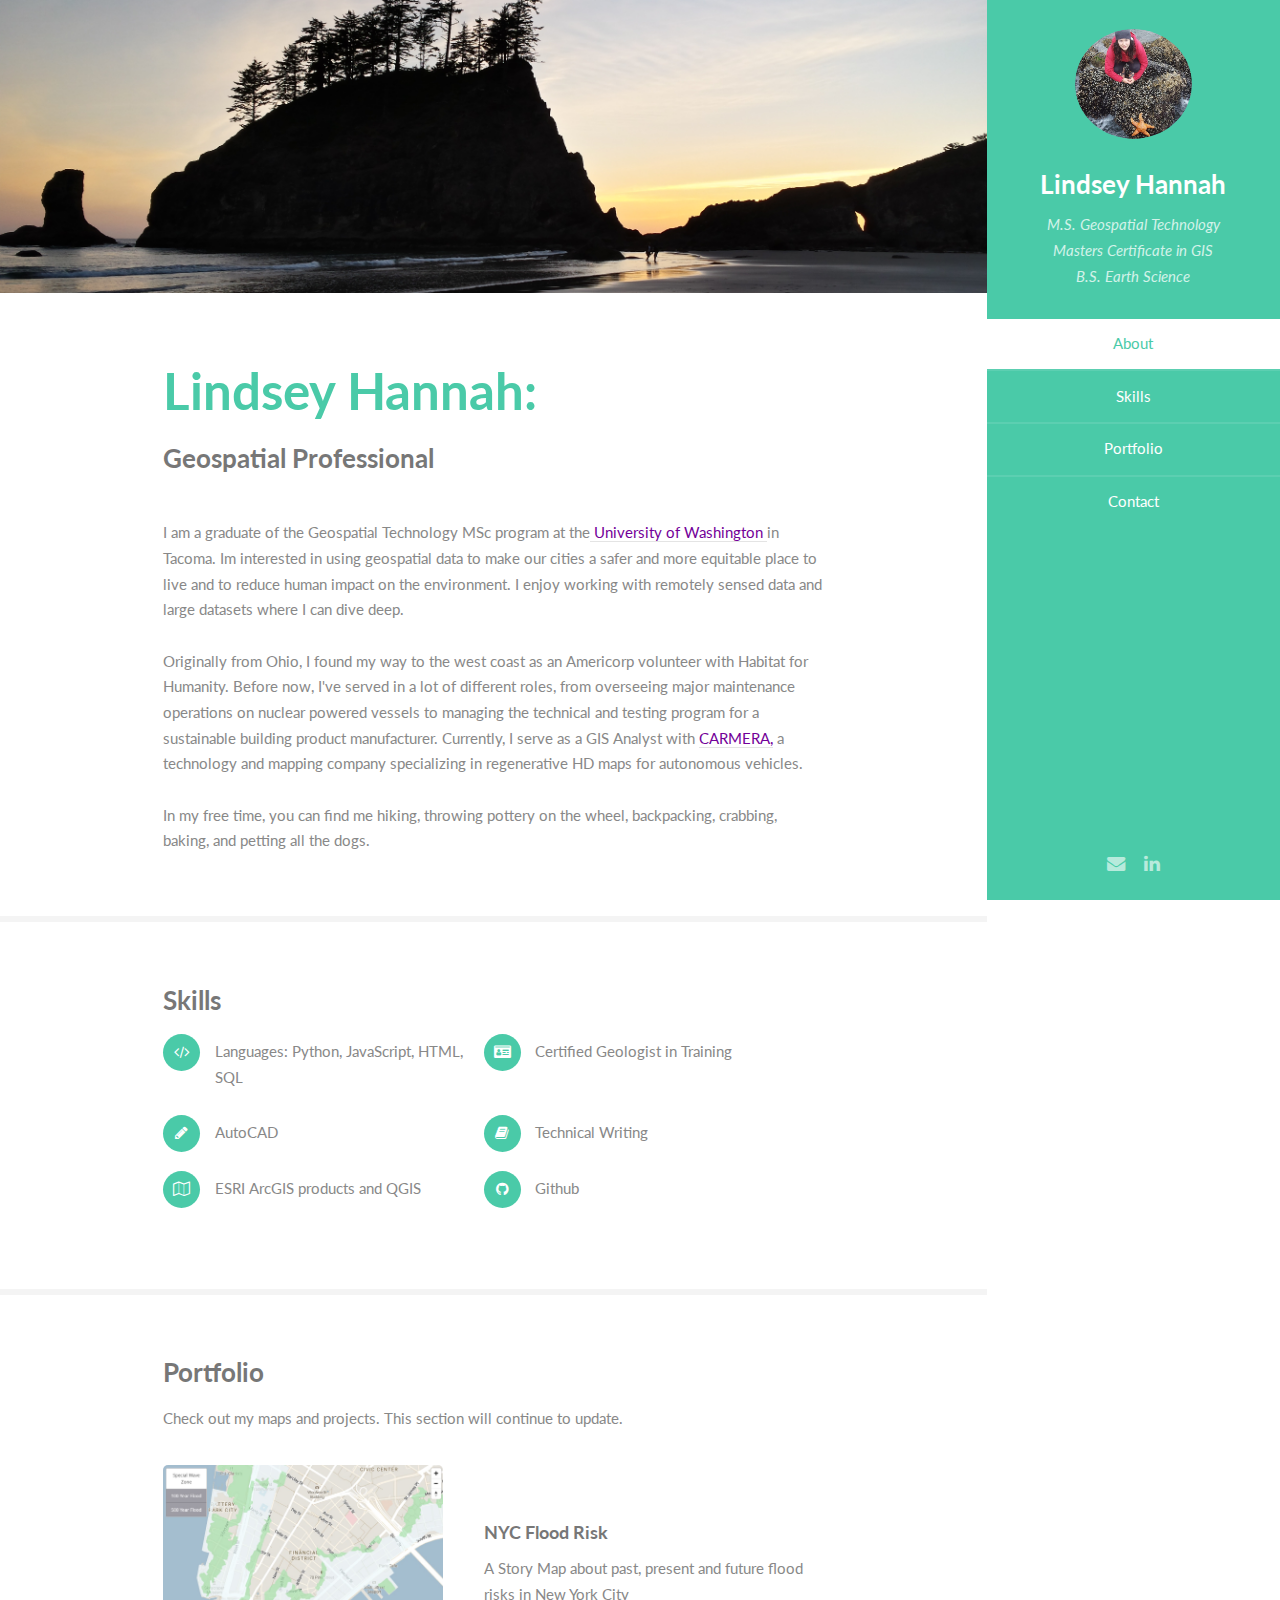
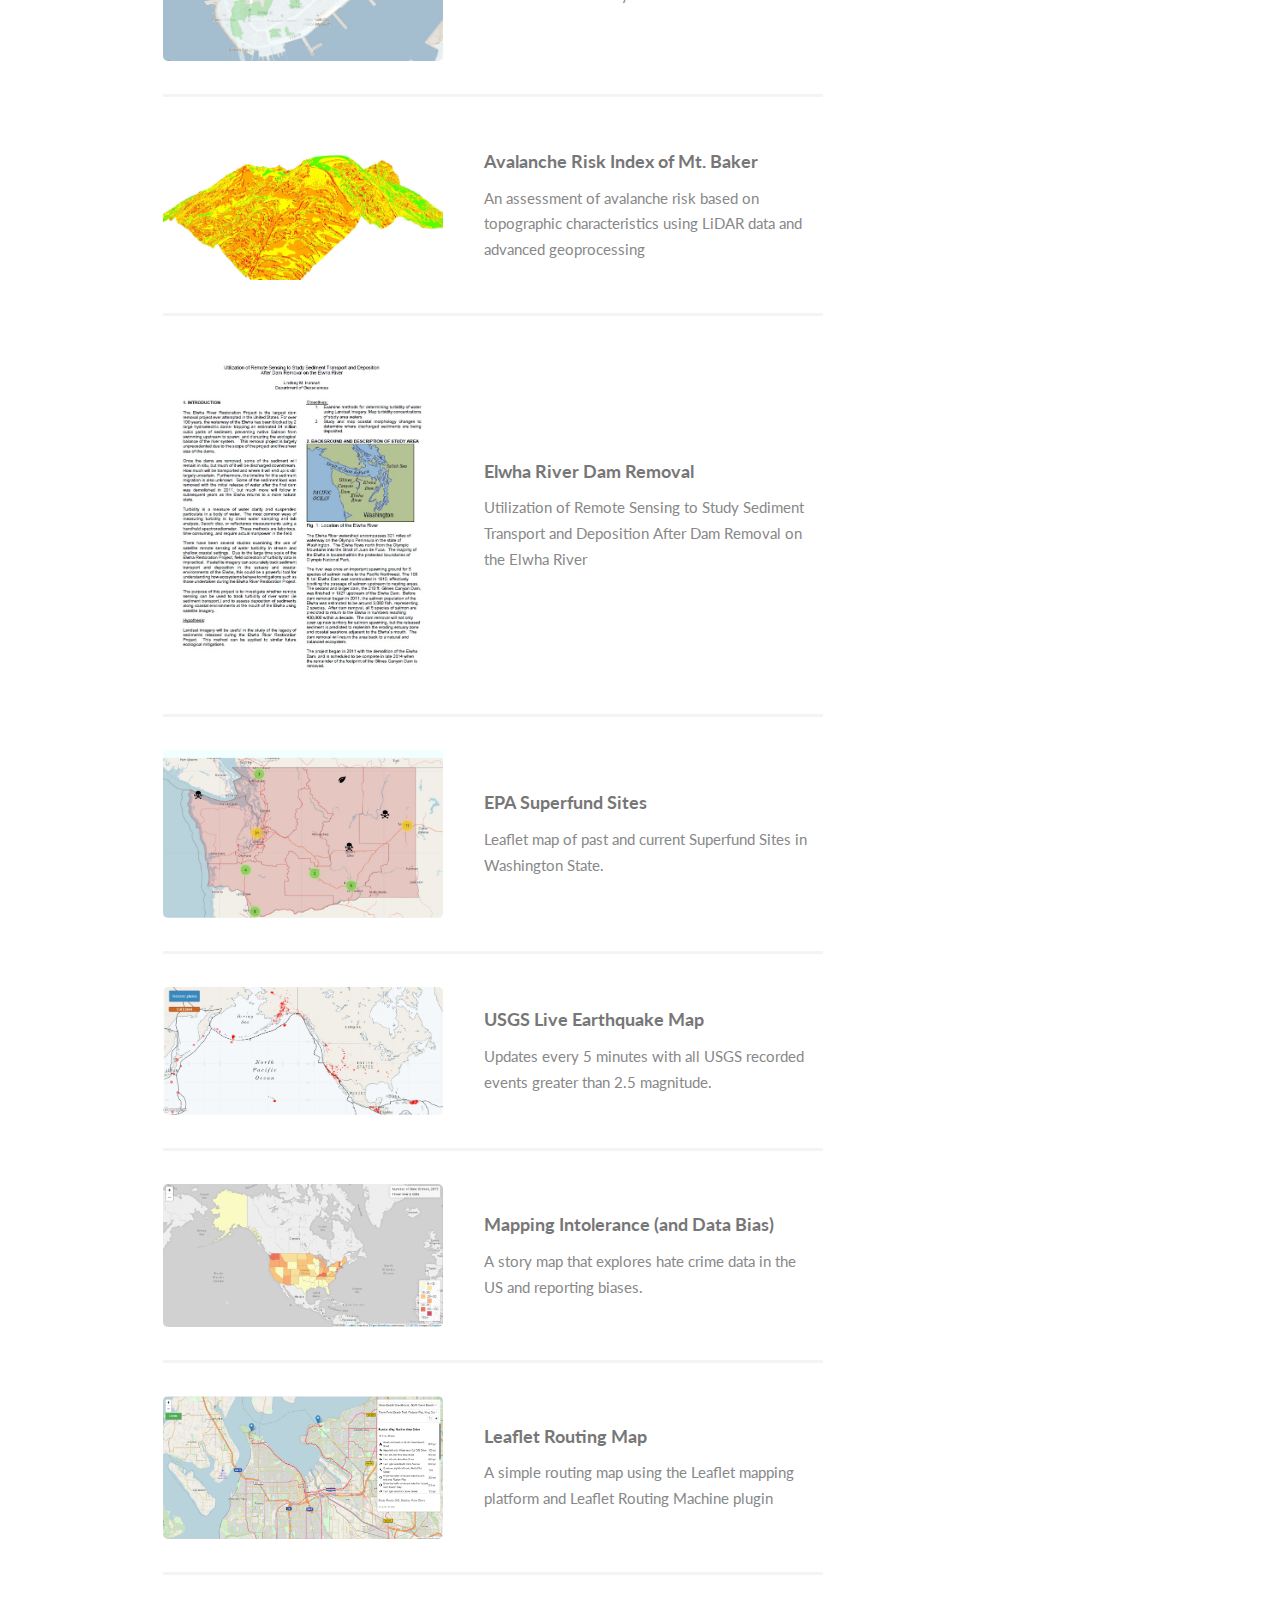
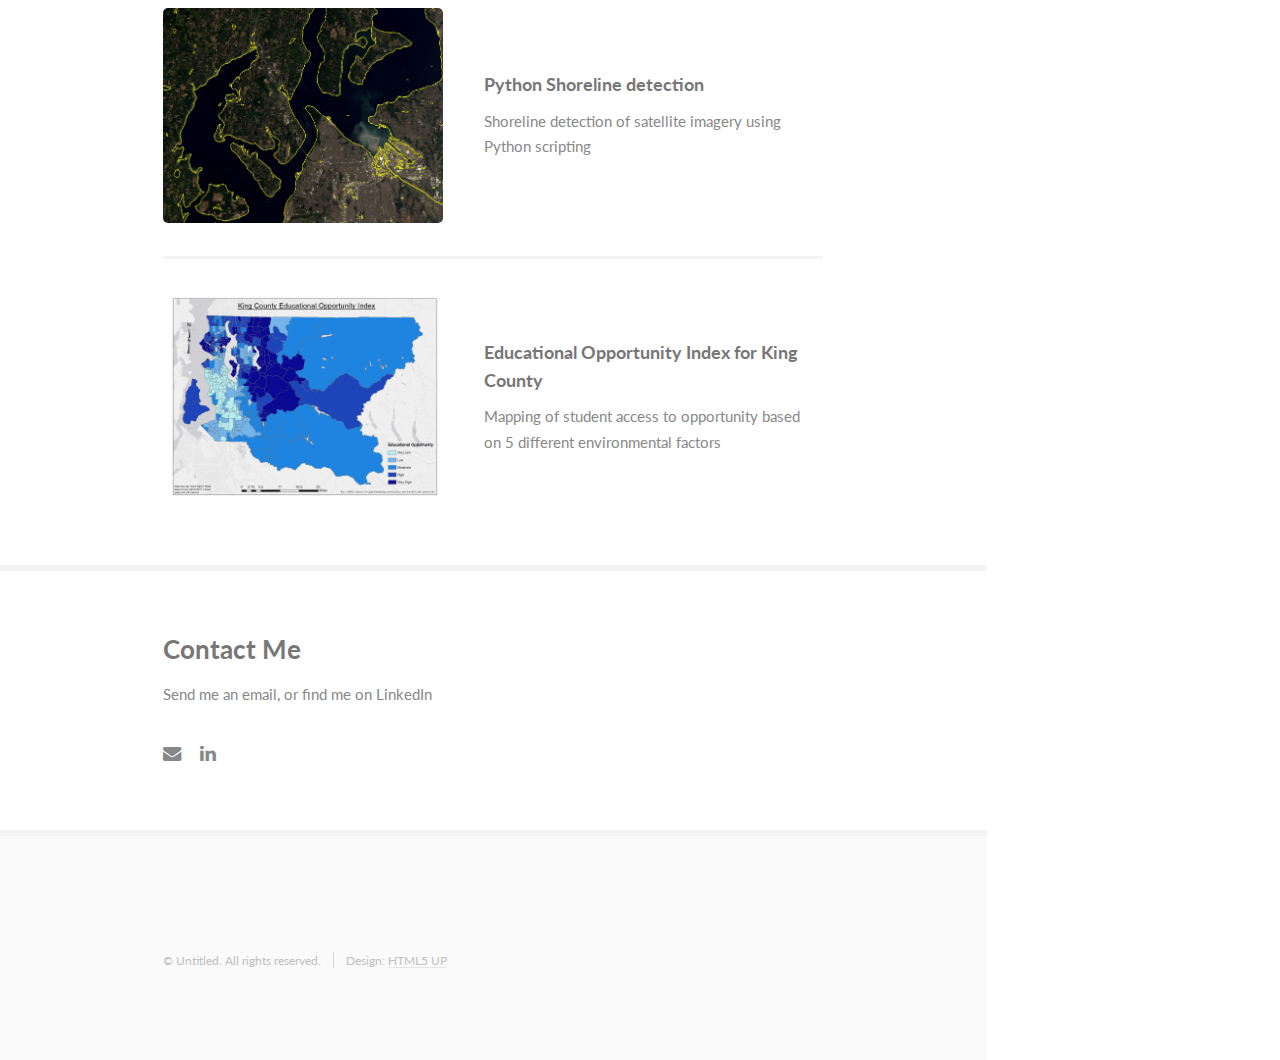
==== index.html @ 76603b2d "Update index.html" ====
<!DOCTYPE HTML>
<!--
	Template thanks to:
	Read Only by HTML5 UP
	html5up.net | @ajlkn
	Free for personal and commercial use under the CCA 3.0 license (html5up.net/license)
-->
<html>
	<head>
		<title>Lindsey Hannah Portfolio</title>
		<meta charset="utf-8" />
		<meta name="viewport" content="width=device-width, initial-scale=1, user-scalable=no" />
		<link rel="stylesheet" href="assets/css/main.css" />
		<link rel="stylesheet" href="assets/css/suplement.css" />

	</head>
	<body class="is-preload">

		<!-- Header -->
			<section id="header">
				<header>
					<span class="image avatar"><img src="images/me.jpg" alt="" /></span>
					<h1 id="logo"><a href="#">Lindsey Hannah</a></h1>
					<p>M.S. Geospatial Technology <br />
					 Masters Certificate in GIS <br />
					 B.S. Earth Science
					 <br>
					</p>
				</header>
				<nav id="nav">
					<ul>
						<li><a href="#one" class="active">About</a></li>
						<li><a href="#two">Skills</a></li>
						<li><a href="#three">Portfolio</a></li>
						<li><a href="#four">Contact</a></li>
					</ul>
				</nav>
				<footer>
					<ul class="icons">
						<li><a href="mailto:lindsey.marie.hannah@gmail.com" class="icon fa- fa-envelope"><span class= "label">Email</span></a></li>
						<li><a href="https://www.linkedin.com/in/lindsey-hannah-80202aa8/" class="icon fa-linkedin"><span class="label">LinkedIn</span></a></li>
					
					</ul>
				</footer>
			</section>

		<!-- Wrapper -->

			<div id="wrapper">

				<!-- Main -->
					<div id="main">

						<!-- One -->
							<section id="one">
								<div class="image main" data-position="center">
									<img src="images/secondBeach.jpg" alt="" />
								</div>
								<div class="container">
									<header class="major">
										<h2>Lindsey Hannah:</h2>
										<p>Geospatial Professional<br />
										</p>
									</header>
									<p>I am a graduate of the Geospatial Technology MSc program at the<a href= "http://www.tacoma.uw.edu/urban-studies/ms-program-overview" style= "color: #730099"> University of Washington </a> in Tacoma. Im interested in using geospatial data to make our cities a safer and more equitable place to live and to reduce human impact on the environment. I enjoy working with remotely sensed data and large datasets where I can dive deep. 
									 <br><br>
									

									Originally from Ohio, I found my way to the west coast as an Americorp volunteer with Habitat for Humanity. Before now, I've served in a lot of different roles, from overseeing major maintenance operations on nuclear powered vessels to managing the technical and testing program for a sustainable building product manufacturer. Currently, I serve as a GIS Analyst with <a href= "https://www.carmera.com/" style= "color: #730099"> CARMERA,</a> a technology and mapping company specializing in regenerative HD maps for autonomous vehicles. 
										<br><br>
										In my free time, you can find me hiking, throwing pottery on the wheel, backpacking, crabbing, baking, and petting all the dogs.
									
									</p>
								</div>
							</section>

						<!-- Two -->
							<section id="two">
								<div class="container">
									<h3>Skills</h3>
									
									<ul class="feature-icons">
										<li class="fa-code">Languages: Python, JavaScript, HTML, SQL </li>
										<li class="fa-id-card">Certified Geologist in Training</li>
										<li class="fa-pencil">AutoCAD</RP></li>
										<li class="fa-book">Technical Writing</li>
										<li class="fa-map-o">ESRI ArcGIS products and QGIS </li>
										<li class="fa-github">Github</li>
									</ul>
								</div>
							</section>

						<!-- Three -->
							<section id="three">
								<div class="container">
									<h3>Portfolio</h3>
									<p>Check out my maps and projects.  This section will continue to update.</p>
									<div class="features">
										<article>
											<a href="https://lindseyhannah.github.io/FloodMap/" class="image"><img src="images/NYCflood.jpg" alt="" /></a>
											<div class="inner">
												<h4>NYC Flood Risk</h4>
												<p>A Story Map about past, present and future flood risks in New York City </p>
											</div>
										</article>
										<article>
											<a href="baker.html" class="image"><img src="images/NE.jpg" alt="" /></a>
											<div class="inner">
												<h4>Avalanche Risk Index of Mt. Baker</h4>
												<p>An assessment of avalanche risk based on topographic characteristics using LiDAR data and advanced geoprocessing</p>
										</article>
										<article>
											<a href="elwha.html" class="image"><img src="images/elwha.jpg" alt="" /></a>
											<div class="inner">
												<h4>Elwha River Dam Removal</h4>
												<p>Utilization of Remote Sensing to Study Sediment Transport and Deposition
													After Dam Removal on the Elwha River</p>
										</article>
										<article>
											<a href="https://lindseyhannah.github.io/superfund/" class="image"><img src="images/superfund.jpg" alt="" /></a>
											<div class="inner">
												<h4>EPA Superfund Sites</h4>
												<p>Leaflet map of past and current Superfund Sites in Washington State. </p>
											</div>
										</article>
										<article>
											<a href="https://lindseyhannah.github.io/earthquakes/" class="image"><img src="images/earthquakes.jpg" alt="" /></a>
											<div class="inner">
												<h4>USGS Live Earthquake Map</h4>
												<p>Updates every 5 minutes with all USGS recorded events greater than 2.5 magnitude. </p>
											</div>	
										</article>
										<article>
											<a href="https://lindseyhannah.github.io/storymap/" class="image"><img src="images/hatecrimes.jpg" alt="" /></a>
											<div class="inner">
												<h4>Mapping Intolerance (and Data Bias)</h4>
												<p>A story map that explores hate crime data in the US and reporting biases. </p>
											</div>	
										</article>
										<article>
											<a href="https://lindseyhannah.github.io/Lab5_504/" class="image"><img src="images/routing.jpg" alt="" /></a>
											<div class="inner">
												<h4>Leaflet Routing Map</h4>
												<p>A simple routing map using the Leaflet mapping platform and Leaflet Routing Machine plugin </p>
											</div>	
										</article>
										<article>
											<a href="https://github.com/lindseyhannah/Shoreline/blob/master/Portfolio%20Version.ipynb" class="image"><img src="images/shoreline.jpg" alt="" /></a>
											<div class="inner">
												<h4>Python Shoreline detection</h4>
												<p>Shoreline detection of satellite imagery using Python scripting </p>
											</div>	
										</article>
										<article>
											<a href="ZScore.html" class="image"><img src="images/Educational_ZScore_All.jpg" alt="" /></a>
											<div class="inner">
												<h4>Educational Opportunity Index for King County </h4>
												<p> Mapping of student access to opportunity based on 5 different environmental factors</p>
											</div>	
										</article>
									</section>
							
						<!--Four -->
							<section id="four">
								<div class="container">
									<h3>Contact Me</h3>
									<p>Send me an email, or find me on LinkedIn</p>
									<ul class="icons">
									<li><a href="mailto:lindsey.marie.hannah@gmail.com" class="icon fa- fa-envelope"><span class= "label">Email</span></a></li>
									<li><a href="https://www.linkedin.com/in/lindsey-hannah-80202aa8/"class="icon fa-linkedin"><span class="label">LinkedIn</span></a></li>
					
					</ul>
								</div>
							</section>

				<!-- Footer -->
					<section id="footer">
						<div class="container">
							<ul class="copyright">
								<li>&copy; Untitled. All rights reserved.</li><li>Design: <a href="http://html5up.net">HTML5 UP</a></li>
							</ul>
						</div>
					</section>

			</div>

		<!-- Scripts -->
			<script src="assets/js/jquery.min.js"></script>
			<script src="assets/js/jquery.scrollex.min.js"></script>
			<script src="assets/js/jquery.scrolly.min.js"></script>
			<script src="assets/js/browser.min.js"></script>
			<script src="assets/js/breakpoints.min.js"></script>
			<script src="assets/js/util.js"></script>
			<script src="assets/js/main.js"></script>

	</body>
</html>
---- assets/css/main.css ----
@import url("font-awesome.min.css");
@import url("https://fonts.googleapis.com/css?family=Lato:400,400italic,700,700italic|Source+Code+Pro:400");

/*
	Read Only by HTML5 UP
	html5up.net | @ajlkn
	Free for personal and commercial use under the CCA 3.0 license (html5up.net/license)
*/

html, body, div, span, applet, object,
iframe, h1, h2, h3, h4, h5, h6, p, blockquote,
pre, a, abbr, acronym, address, big, cite,
code, del, dfn, em, img, ins, kbd, q, s, samp,
small, strike, strong, sub, sup, tt, var, b,
u, i, center, dl, dt, dd, ol, ul, li, fieldset,
form, label, legend, table, caption, tbody,
tfoot, thead, tr, th, td, article, aside,
canvas, details, embed, figure, figcaption,
footer, header, hgroup, menu, nav, output, ruby,
section, summary, time, mark, audio, video {
	margin: 0;
	padding: 0;
	border: 0;
	font-size: 100%;
	font: inherit;
	vertical-align: baseline;}

article, aside, details, figcaption, figure,
footer, header, hgroup, menu, nav, section {
	display: block;}

body {
	line-height: 1;
}

ol, ul {
	list-style: none;
}

blockquote, q {
	quotes: none;
}

	blockquote:before, blockquote:after, q:before, q:after {
		content: '';
		content: none;
	}

table {
	border-collapse: collapse;
	border-spacing: 0;
}

body {
	-webkit-text-size-adjust: none;
}

mark {
	background-color: transparent;
	color: inherit;
}

input::-moz-focus-inner {
	border: 0;
	padding: 0;
}

input, select, textarea {
	-moz-appearance: none;
	-webkit-appearance: none;
	-ms-appearance: none;
	appearance: none;
}

/* Basic */

	html {
		box-sizing: border-box;
	}

	*, *:before, *:after {
		box-sizing: inherit;
	}

	body {
		background: #fff;
	}

		body.is-preload *, body.is-preload *:before, body.is-preload *:after {
			-moz-animation: none !important;
			-webkit-animation: none !important;
			-ms-animation: none !important;
			animation: none !important;
			-moz-transition: none !important;
			-webkit-transition: none !important;
			-ms-transition: none !important;
			transition: none !important;
		}

	body, input, select, textarea {
		color: #888;
		font-family: "Lato", sans-serif;
		font-size: 16pt;
		font-weight: 400;
		line-height: 1.75em;
	}

	a {
		-moz-transition: color 0.2s ease-in-out, border-color 0.2s ease-in-out;
		-webkit-transition: color 0.2s ease-in-out, border-color 0.2s ease-in-out;
		-ms-transition: color 0.2s ease-in-out, border-color 0.2s ease-in-out;
		transition: color 0.2s ease-in-out, border-color 0.2s ease-in-out;
		border-bottom: solid 1px #e4e4e4;
		color: inherit;
		text-decoration: none;
	}

		a:hover {
			border-bottom-color: transparent;
			color: #4acaa8 !important;
		}

	strong, b {
		color: #777;
		font-weight: 700;
	}

	em, i {
		font-style: italic;
	}

	p {
		margin: 0 0 2.25em 0;
	}

	h1, h2, h3, h4, h5, h6 {
		color: #777;
		font-weight: 700;
		line-height: 1em;
		margin: 0 0 0.5625em 0;
	}

		h1 a, h2 a, h3 a, h4 a, h5 a, h6 a {
			border: 0;
			color: inherit;
			text-decoration: none;
		}

	h2 {
		font-size: 2em;
		line-height: 1.5em;
	}

	h3 {
		font-size: 1.75em;
		line-height: 1.5em;
	}

	h4 {
		font-size: 1.25em;
		line-height: 1.5em;
	}

	h5 {
		font-size: 0.9em;
		line-height: 1.5em;
	}

	h6 {
		font-size: 0.7em;
		line-height: 1.5em;
	}

	sub {
		font-size: 0.8em;
		position: relative;
		top: 0.5em;
	}

	sup {
		font-size: 0.8em;
		position: relative;
		top: -0.5em;
	}

	hr {
		border: 0;
		border-bottom: solid 2px #f4f4f4;
		margin: 2.25em 0;
	}

		hr.major {
			margin: 3.375em 0;
		}

	blockquote {
		border-left: solid 8px #e4e4e4;
		font-style: italic;
		margin: 0 0 2.25em 0;
		padding: 0.5em 0 0.5em 2em;
	}

	code {
		background: #555;
		border-radius: 5px;
		color: #fff;
		font-family: "Source Code Pro", monospace;
		font-size: 0.9em;
		margin: 0 0.25em;
		padding: 0.25em 0.65em;
	}

	pre {
		font-family: "Source Code Pro", monospace;
		font-size: 0.9em;
		margin: 0 0 2.25em 0;
	}

		pre code {
			-webkit-overflow-scrolling: touch;
			display: block;
			line-height: 1.5em;
			overflow-x: auto;
			padding: 1em 1.5em;
		}

	.align-left {
		text-align: left;
	}

	.align-center {
		text-align: center;
	}

	.align-right {
		text-align: right;
	}

/* Row */

	.row {
		display: flex;
		flex-wrap: wrap;
		box-sizing: border-box;
		align-items: stretch;
	}

		.row > * {
			box-sizing: border-box;
		}

		.row.gtr-uniform > * > :last-child {
			margin-bottom: 0;
		}

		.row.aln-left {
			justify-content: flex-start;
		}

		.row.aln-center {
			justify-content: center;
		}

		.row.aln-right {
			justify-content: flex-end;
		}

		.row.aln-top {
			align-items: flex-start;
		}

		.row.aln-middle {
			align-items: center;
		}

		.row.aln-bottom {
			align-items: flex-end;
		}

		.row > .imp {
			order: -1;
		}

		.row > .col-1 {
			width: 8.3333333333%;
		}

		.row > .off-1 {
			margin-left: 8.3333333333%;
		}

		.row > .col-2 {
			width: 16.6666666667%;
		}

		.row > .off-2 {
			margin-left: 16.6666666667%;
		}

		.row > .col-3 {
			width: 25%;
		}

		.row > .off-3 {
			margin-left: 25%;
		}

		.row > .col-4 {
			width: 33.3333333333%;
		}

		.row > .off-4 {
			margin-left: 33.3333333333%;
		}

		.row > .col-5 {
			width: 41.6666666667%;
		}

		.row > .off-5 {
			margin-left: 41.6666666667%;
		}

		.row > .col-6 {
			width: 50%;
		}

		.row > .off-6 {
			margin-left: 50%;
		}

		.row > .col-7 {
			width: 58.3333333333%;
		}

		.row > .off-7 {
			margin-left: 58.3333333333%;
		}

		.row > .col-8 {
			width: 66.6666666667%;
		}

		.row > .off-8 {
			margin-left: 66.6666666667%;
		}

		.row > .col-9 {
			width: 75%;
		}

		.row > .off-9 {
			margin-left: 75%;
		}

		.row > .col-10 {
			width: 83.3333333333%;
		}

		.row > .off-10 {
			margin-left: 83.3333333333%;
		}

		.row > .col-11 {
			width: 91.6666666667%;
		}

		.row > .off-11 {
			margin-left: 91.6666666667%;
		}

		.row > .col-12 {
			width: 100%;
		}

		.row > .off-12 {
			margin-left: 100%;
		}

		.row.gtr-0 {
			margin-top: 0;
			margin-left: 0em;
		}

			.row.gtr-0 > * {
				padding: 0 0 0 0em;
			}

			.row.gtr-0.gtr-uniform {
				margin-top: 0em;
			}

				.row.gtr-0.gtr-uniform > * {
					padding-top: 0em;
				}

		.row.gtr-25 {
			margin-top: 0;
			margin-left: -0.5em;
		}

			.row.gtr-25 > * {
				padding: 0 0 0 0.5em;
			}

			.row.gtr-25.gtr-uniform {
				margin-top: -0.5em;
			}

				.row.gtr-25.gtr-uniform > * {
					padding-top: 0.5em;
				}

		.row.gtr-50 {
			margin-top: 0;
			margin-left: -1em;
		}

			.row.gtr-50 > * {
				padding: 0 0 0 1em;
			}

			.row.gtr-50.gtr-uniform {
				margin-top: -1em;
			}

				.row.gtr-50.gtr-uniform > * {
					padding-top: 1em;
				}

		.row {
			margin-top: 0;
			margin-left: -2em;
		}

			.row > * {
				padding: 0 0 0 2em;
			}

			.row.gtr-uniform {
				margin-top: -2em;
			}

				.row.gtr-uniform > * {
					padding-top: 2em;
				}

		.row.gtr-150 {
			margin-top: 0;
			margin-left: -3em;
		}

			.row.gtr-150 > * {
				padding: 0 0 0 3em;
			}

			.row.gtr-150.gtr-uniform {
				margin-top: -3em;
			}

				.row.gtr-150.gtr-uniform > * {
					padding-top: 3em;
				}

		.row.gtr-200 {
			margin-top: 0;
			margin-left: -4em;
		}

			.row.gtr-200 > * {
				padding: 0 0 0 4em;
			}

			.row.gtr-200.gtr-uniform {
				margin-top: -4em;
			}

				.row.gtr-200.gtr-uniform > * {
					padding-top: 4em;
				}

		@media screen and (max-width: 1680px) {

			.row {
				display: flex;
				flex-wrap: wrap;
				box-sizing: border-box;
				align-items: stretch;
			}

				.row > * {
					box-sizing: border-box;
				}

				.row.gtr-uniform > * > :last-child {
					margin-bottom: 0;
				}

				.row.aln-left {
					justify-content: flex-start;
				}

				.row.aln-center {
					justify-content: center;
				}

				.row.aln-right {
					justify-content: flex-end;
				}

				.row.aln-top {
					align-items: flex-start;
				}

				.row.aln-middle {
					align-items: center;
				}

				.row.aln-bottom {
					align-items: flex-end;
				}

				.row > .imp-xlarge {
					order: -1;
				}

				.row > .col-1-xlarge {
					width: 8.3333333333%;
				}

				.row > .off-1-xlarge {
					margin-left: 8.3333333333%;
				}

				.row > .col-2-xlarge {
					width: 16.6666666667%;
				}

				.row > .off-2-xlarge {
					margin-left: 16.6666666667%;
				}

				.row > .col-3-xlarge {
					width: 25%;
				}

				.row > .off-3-xlarge {
					margin-left: 25%;
				}

				.row > .col-4-xlarge {
					width: 33.3333333333%;
				}

				.row > .off-4-xlarge {
					margin-left: 33.3333333333%;
				}

				.row > .col-5-xlarge {
					width: 41.6666666667%;
				}

				.row > .off-5-xlarge {
					margin-left: 41.6666666667%;
				}

				.row > .col-6-xlarge {
					width: 50%;
				}

				.row > .off-6-xlarge {
					margin-left: 50%;
				}

				.row > .col-7-xlarge {
					width: 58.3333333333%;
				}

				.row > .off-7-xlarge {
					margin-left: 58.3333333333%;
				}

				.row > .col-8-xlarge {
					width: 66.6666666667%;
				}

				.row > .off-8-xlarge {
					margin-left: 66.6666666667%;
				}

				.row > .col-9-xlarge {
					width: 75%;
				}

				.row > .off-9-xlarge {
					margin-left: 75%;
				}

				.row > .col-10-xlarge {
					width: 83.3333333333%;
				}

				.row > .off-10-xlarge {
					margin-left: 83.3333333333%;
				}

				.row > .col-11-xlarge {
					width: 91.6666666667%;
				}

				.row > .off-11-xlarge {
					margin-left: 91.6666666667%;
				}

				.row > .col-12-xlarge {
					width: 100%;
				}

				.row > .off-12-xlarge {
					margin-left: 100%;
				}

				.row.gtr-0 {
					margin-top: 0;
					margin-left: 0em;
				}

					.row.gtr-0 > * {
						padding: 0 0 0 0em;
					}

					.row.gtr-0.gtr-uniform {
						margin-top: 0em;
					}

						.row.gtr-0.gtr-uniform > * {
							padding-top: 0em;
						}

				.row.gtr-25 {
					margin-top: 0;
					margin-left: -0.5em;
				}

					.row.gtr-25 > * {
						padding: 0 0 0 0.5em;
					}

					.row.gtr-25.gtr-uniform {
						margin-top: -0.5em;
					}

						.row.gtr-25.gtr-uniform > * {
							padding-top: 0.5em;
						}

				.row.gtr-50 {
					margin-top: 0;
					margin-left: -1em;
				}

					.row.gtr-50 > * {
						padding: 0 0 0 1em;
					}

					.row.gtr-50.gtr-uniform {
						margin-top: -1em;
					}

						.row.gtr-50.gtr-uniform > * {
							padding-top: 1em;
						}

				.row {
					margin-top: 0;
					margin-left: -2em;
				}

					.row > * {
						padding: 0 0 0 2em;
					}

					.row.gtr-uniform {
						margin-top: -2em;
					}

						.row.gtr-uniform > * {
							padding-top: 2em;
						}

				.row.gtr-150 {
					margin-top: 0;
					margin-left: -3em;
				}

					.row.gtr-150 > * {
						padding: 0 0 0 3em;
					}

					.row.gtr-150.gtr-uniform {
						margin-top: -3em;
					}

						.row.gtr-150.gtr-uniform > * {
							padding-top: 3em;
						}

				.row.gtr-200 {
					margin-top: 0;
					margin-left: -4em;
				}

					.row.gtr-200 > * {
						padding: 0 0 0 4em;
					}

					.row.gtr-200.gtr-uniform {
						margin-top: -4em;
					}

						.row.gtr-200.gtr-uniform > * {
							padding-top: 4em;
						}

		}

		@media screen and (max-width: 1280px) {

			.row {
				display: flex;
				flex-wrap: wrap;
				box-sizing: border-box;
				align-items: stretch;
			}

				.row > * {
					box-sizing: border-box;
				}

				.row.gtr-uniform > * > :last-child {
					margin-bottom: 0;
				}

				.row.aln-left {
					justify-content: flex-start;
				}

				.row.aln-center {
					justify-content: center;
				}

				.row.aln-right {
					justify-content: flex-end;
				}

				.row.aln-top {
					align-items: flex-start;
				}

				.row.aln-middle {
					align-items: center;
				}

				.row.aln-bottom {
					align-items: flex-end;
				}

				.row > .imp-large {
					order: -1;
				}

				.row > .col-1-large {
					width: 8.3333333333%;
				}

				.row > .off-1-large {
					margin-left: 8.3333333333%;
				}

				.row > .col-2-large {
					width: 16.6666666667%;
				}

				.row > .off-2-large {
					margin-left: 16.6666666667%;
				}

				.row > .col-3-large {
					width: 25%;
				}

				.row > .off-3-large {
					margin-left: 25%;
				}

				.row > .col-4-large {
					width: 33.3333333333%;
				}

				.row > .off-4-large {
					margin-left: 33.3333333333%;
				}

				.row > .col-5-large {
					width: 41.6666666667%;
				}

				.row > .off-5-large {
					margin-left: 41.6666666667%;
				}

				.row > .col-6-large {
					width: 50%;
				}

				.row > .off-6-large {
					margin-left: 50%;
				}

				.row > .col-7-large {
					width: 58.3333333333%;
				}

				.row > .off-7-large {
					margin-left: 58.3333333333%;
				}

				.row > .col-8-large {
					width: 66.6666666667%;
				}

				.row > .off-8-large {
					margin-left: 66.6666666667%;
				}

				.row > .col-9-large {
					width: 75%;
				}

				.row > .off-9-large {
					margin-left: 75%;
				}

				.row > .col-10-large {
					width: 83.3333333333%;
				}

				.row > .off-10-large {
					margin-left: 83.3333333333%;
				}

				.row > .col-11-large {
					width: 91.6666666667%;
				}

				.row > .off-11-large {
					margin-left: 91.6666666667%;
				}

				.row > .col-12-large {
					width: 100%;
				}

				.row > .off-12-large {
					margin-left: 100%;
				}

				.row.gtr-0 {
					margin-top: 0;
					margin-left: 0em;
				}

					.row.gtr-0 > * {
						padding: 0 0 0 0em;
					}

					.row.gtr-0.gtr-uniform {
						margin-top: 0em;
					}

						.row.gtr-0.gtr-uniform > * {
							padding-top: 0em;
						}

				.row.gtr-25 {
					margin-top: 0;
					margin-left: -0.375em;
				}

					.row.gtr-25 > * {
						padding: 0 0 0 0.375em;
					}

					.row.gtr-25.gtr-uniform {
						margin-top: -0.375em;
					}

						.row.gtr-25.gtr-uniform > * {
							padding-top: 0.375em;
						}

				.row.gtr-50 {
					margin-top: 0;
					margin-left: -0.75em;
				}

					.row.gtr-50 > * {
						padding: 0 0 0 0.75em;
					}

					.row.gtr-50.gtr-uniform {
						margin-top: -0.75em;
					}

						.row.gtr-50.gtr-uniform > * {
							padding-top: 0.75em;
						}

				.row {
					margin-top: 0;
					margin-left: -1.5em;
				}

					.row > * {
						padding: 0 0 0 1.5em;
					}

					.row.gtr-uniform {
						margin-top: -1.5em;
					}

						.row.gtr-uniform > * {
							padding-top: 1.5em;
						}

				.row.gtr-150 {
					margin-top: 0;
					margin-left: -2.25em;
				}

					.row.gtr-150 > * {
						padding: 0 0 0 2.25em;
					}

					.row.gtr-150.gtr-uniform {
						margin-top: -2.25em;
					}

						.row.gtr-150.gtr-uniform > * {
							padding-top: 2.25em;
						}

				.row.gtr-200 {
					margin-top: 0;
					margin-left: -3em;
				}

					.row.gtr-200 > * {
						padding: 0 0 0 3em;
					}

					.row.gtr-200.gtr-uniform {
						margin-top: -3em;
					}

						.row.gtr-200.gtr-uniform > * {
							padding-top: 3em;
						}

		}

		@media screen and (max-width: 1024px) {

			.row {
				display: flex;
				flex-wrap: wrap;
				box-sizing: border-box;
				align-items: stretch;
			}

				.row > * {
					box-sizing: border-box;
				}

				.row.gtr-uniform > * > :last-child {
					margin-bottom: 0;
				}

				.row.aln-left {
					justify-content: flex-start;
				}

				.row.aln-center {
					justify-content: center;
				}

				.row.aln-right {
					justify-content: flex-end;
				}

				.row.aln-top {
					align-items: flex-start;
				}

				.row.aln-middle {
					align-items: center;
				}

				.row.aln-bottom {
					align-items: flex-end;
				}

				.row > .imp-medium {
					order: -1;
				}

				.row > .col-1-medium {
					width: 8.3333333333%;
				}

				.row > .off-1-medium {
					margin-left: 8.3333333333%;
				}

				.row > .col-2-medium {
					width: 16.6666666667%;
				}

				.row > .off-2-medium {
					margin-left: 16.6666666667%;
				}

				.row > .col-3-medium {
					width: 25%;
				}

				.row > .off-3-medium {
					margin-left: 25%;
				}

				.row > .col-4-medium {
					width: 33.3333333333%;
				}

				.row > .off-4-medium {
					margin-left: 33.3333333333%;
				}

				.row > .col-5-medium {
					width: 41.6666666667%;
				}

				.row > .off-5-medium {
					margin-left: 41.6666666667%;
				}

				.row > .col-6-medium {
					width: 50%;
				}

				.row > .off-6-medium {
					margin-left: 50%;
				}

				.row > .col-7-medium {
					width: 58.3333333333%;
				}

				.row > .off-7-medium {
					margin-left: 58.3333333333%;
				}

				.row > .col-8-medium {
					width: 66.6666666667%;
				}

				.row > .off-8-medium {
					margin-left: 66.6666666667%;
				}

				.row > .col-9-medium {
					width: 75%;
				}

				.row > .off-9-medium {
					margin-left: 75%;
				}

				.row > .col-10-medium {
					width: 83.3333333333%;
				}

				.row > .off-10-medium {
					margin-left: 83.3333333333%;
				}

				.row > .col-11-medium {
					width: 91.6666666667%;
				}

				.row > .off-11-medium {
					margin-left: 91.6666666667%;
				}

				.row > .col-12-medium {
					width: 100%;
				}

				.row > .off-12-medium {
					margin-left: 100%;
				}

				.row.gtr-0 {
					margin-top: 0;
					margin-left: 0em;
				}

					.row.gtr-0 > * {
						padding: 0 0 0 0em;
					}

					.row.gtr-0.gtr-uniform {
						margin-top: 0em;
					}

						.row.gtr-0.gtr-uniform > * {
							padding-top: 0em;
						}

				.row.gtr-25 {
					margin-top: 0;
					margin-left: -0.375em;
				}

					.row.gtr-25 > * {
						padding: 0 0 0 0.375em;
					}

					.row.gtr-25.gtr-uniform {
						margin-top: -0.375em;
					}

						.row.gtr-25.gtr-uniform > * {
							padding-top: 0.375em;
						}

				.row.gtr-50 {
					margin-top: 0;
					margin-left: -0.75em;
				}

					.row.gtr-50 > * {
						padding: 0 0 0 0.75em;
					}

					.row.gtr-50.gtr-uniform {
						margin-top: -0.75em;
					}

						.row.gtr-50.gtr-uniform > * {
							padding-top: 0.75em;
						}

				.row {
					margin-top: 0;
					margin-left: -1.5em;
				}

					.row > * {
						padding: 0 0 0 1.5em;
					}

					.row.gtr-uniform {
						margin-top: -1.5em;
					}

						.row.gtr-uniform > * {
							padding-top: 1.5em;
						}

				.row.gtr-150 {
					margin-top: 0;
					margin-left: -2.25em;
				}

					.row.gtr-150 > * {
						padding: 0 0 0 2.25em;
					}

					.row.gtr-150.gtr-uniform {
						margin-top: -2.25em;
					}

						.row.gtr-150.gtr-uniform > * {
							padding-top: 2.25em;
						}

				.row.gtr-200 {
					margin-top: 0;
					margin-left: -3em;
				}

					.row.gtr-200 > * {
						padding: 0 0 0 3em;
					}

					.row.gtr-200.gtr-uniform {
						margin-top: -3em;
					}

						.row.gtr-200.gtr-uniform > * {
							padding-top: 3em;
						}

		}

		@media screen and (max-width: 736px) {

			.row {
				display: flex;
				flex-wrap: wrap;
				box-sizing: border-box;
				align-items: stretch;
			}

				.row > * {
					box-sizing: border-box;
				}

				.row.gtr-uniform > * > :last-child {
					margin-bottom: 0;
				}

				.row.aln-left {
					justify-content: flex-start;
				}

				.row.aln-center {
					justify-content: center;
				}

				.row.aln-right {
					justify-content: flex-end;
				}

				.row.aln-top {
					align-items: flex-start;
				}

				.row.aln-middle {
					align-items: center;
				}

				.row.aln-bottom {
					align-items: flex-end;
				}

				.row > .imp-small {
					order: -1;
				}

				.row > .col-1-small {
					width: 8.3333333333%;
				}

				.row > .off-1-small {
					margin-left: 8.3333333333%;
				}

				.row > .col-2-small {
					width: 16.6666666667%;
				}

				.row > .off-2-small {
					margin-left: 16.6666666667%;
				}

				.row > .col-3-small {
					width: 25%;
				}

				.row > .off-3-small {
					margin-left: 25%;
				}

				.row > .col-4-small {
					width: 33.3333333333%;
				}

				.row > .off-4-small {
					margin-left: 33.3333333333%;
				}

				.row > .col-5-small {
					width: 41.6666666667%;
				}

				.row > .off-5-small {
					margin-left: 41.6666666667%;
				}

				.row > .col-6-small {
					width: 50%;
				}

				.row > .off-6-small {
					margin-left: 50%;
				}

				.row > .col-7-small {
					width: 58.3333333333%;
				}

				.row > .off-7-small {
					margin-left: 58.3333333333%;
				}

				.row > .col-8-small {
					width: 66.6666666667%;
				}

				.row > .off-8-small {
					margin-left: 66.6666666667%;
				}

				.row > .col-9-small {
					width: 75%;
				}

				.row > .off-9-small {
					margin-left: 75%;
				}

				.row > .col-10-small {
					width: 83.3333333333%;
				}

				.row > .off-10-small {
					margin-left: 83.3333333333%;
				}

				.row > .col-11-small {
					width: 91.6666666667%;
				}

				.row > .off-11-small {
					margin-left: 91.6666666667%;
				}

				.row > .col-12-small {
					width: 100%;
				}

				.row > .off-12-small {
					margin-left: 100%;
				}

				.row.gtr-0 {
					margin-top: 0;
					margin-left: 0em;
				}

					.row.gtr-0 > * {
						padding: 0 0 0 0em;
					}

					.row.gtr-0.gtr-uniform {
						margin-top: 0em;
					}

						.row.gtr-0.gtr-uniform > * {
							padding-top: 0em;
						}

				.row.gtr-25 {
					margin-top: 0;
					margin-left: -0.3125em;
				}

					.row.gtr-25 > * {
						padding: 0 0 0 0.3125em;
					}

					.row.gtr-25.gtr-uniform {
						margin-top: -0.3125em;
					}

						.row.gtr-25.gtr-uniform > * {
							padding-top: 0.3125em;
						}

				.row.gtr-50 {
					margin-top: 0;
					margin-left: -0.625em;
				}

					.row.gtr-50 > * {
						padding: 0 0 0 0.625em;
					}

					.row.gtr-50.gtr-uniform {
						margin-top: -0.625em;
					}

						.row.gtr-50.gtr-uniform > * {
							padding-top: 0.625em;
						}

				.row {
					margin-top: 0;
					margin-left: -1.25em;
				}

					.row > * {
						padding: 0 0 0 1.25em;
					}

					.row.gtr-uniform {
						margin-top: -1.25em;
					}

						.row.gtr-uniform > * {
							padding-top: 1.25em;
						}

				.row.gtr-150 {
					margin-top: 0;
					margin-left: -1.875em;
				}

					.row.gtr-150 > * {
						padding: 0 0 0 1.875em;
					}

					.row.gtr-150.gtr-uniform {
						margin-top: -1.875em;
					}

						.row.gtr-150.gtr-uniform > * {
							padding-top: 1.875em;
						}

				.row.gtr-200 {
					margin-top: 0;
					margin-left: -2.5em;
				}

					.row.gtr-200 > * {
						padding: 0 0 0 2.5em;
					}

					.row.gtr-200.gtr-uniform {
						margin-top: -2.5em;
					}

						.row.gtr-200.gtr-uniform > * {
							padding-top: 2.5em;
						}

		}

		@media screen and (max-width: 480px) {

			.row {
				display: flex;
				flex-wrap: wrap;
				box-sizing: border-box;
				align-items: stretch;
			}

				.row > * {
					box-sizing: border-box;
				}

				.row.gtr-uniform > * > :last-child {
					margin-bottom: 0;
				}

				.row.aln-left {
					justify-content: flex-start;
				}

				.row.aln-center {
					justify-content: center;
				}

				.row.aln-right {
					justify-content: flex-end;
				}

				.row.aln-top {
					align-items: flex-start;
				}

				.row.aln-middle {
					align-items: center;
				}

				.row.aln-bottom {
					align-items: flex-end;
				}

				.row > .imp-xsmall {
					order: -1;
				}

				.row > .col-1-xsmall {
					width: 8.3333333333%;
				}

				.row > .off-1-xsmall {
					margin-left: 8.3333333333%;
				}

				.row > .col-2-xsmall {
					width: 16.6666666667%;
				}

				.row > .off-2-xsmall {
					margin-left: 16.6666666667%;
				}

				.row > .col-3-xsmall {
					width: 25%;
				}

				.row > .off-3-xsmall {
					margin-left: 25%;
				}

				.row > .col-4-xsmall {
					width: 33.3333333333%;
				}

				.row > .off-4-xsmall {
					margin-left: 33.3333333333%;
				}

				.row > .col-5-xsmall {
					width: 41.6666666667%;
				}

				.row > .off-5-xsmall {
					margin-left: 41.6666666667%;
				}

				.row > .col-6-xsmall {
					width: 50%;
				}

				.row > .off-6-xsmall {
					margin-left: 50%;
				}

				.row > .col-7-xsmall {
					width: 58.3333333333%;
				}

				.row > .off-7-xsmall {
					margin-left: 58.3333333333%;
				}

				.row > .col-8-xsmall {
					width: 66.6666666667%;
				}

				.row > .off-8-xsmall {
					margin-left: 66.6666666667%;
				}

				.row > .col-9-xsmall {
					width: 75%;
				}

				.row > .off-9-xsmall {
					margin-left: 75%;
				}

				.row > .col-10-xsmall {
					width: 83.3333333333%;
				}

				.row > .off-10-xsmall {
					margin-left: 83.3333333333%;
				}

				.row > .col-11-xsmall {
					width: 91.6666666667%;
				}

				.row > .off-11-xsmall {
					margin-left: 91.6666666667%;
				}

				.row > .col-12-xsmall {
					width: 100%;
				}

				.row > .off-12-xsmall {
					margin-left: 100%;
				}

				.row.gtr-0 {
					margin-top: 0;
					margin-left: 0em;
				}

					.row.gtr-0 > * {
						padding: 0 0 0 0em;
					}

					.row.gtr-0.gtr-uniform {
						margin-top: 0em;
					}

						.row.gtr-0.gtr-uniform > * {
							padding-top: 0em;
						}

				.row.gtr-25 {
					margin-top: 0;
					margin-left: -0.3125em;
				}

					.row.gtr-25 > * {
						padding: 0 0 0 0.3125em;
					}

					.row.gtr-25.gtr-uniform {
						margin-top: -0.3125em;
					}

						.row.gtr-25.gtr-uniform > * {
							padding-top: 0.3125em;
						}

				.row.gtr-50 {
					margin-top: 0;
					margin-left: -0.625em;
				}

					.row.gtr-50 > * {
						padding: 0 0 0 0.625em;
					}

					.row.gtr-50.gtr-uniform {
						margin-top: -0.625em;
					}

						.row.gtr-50.gtr-uniform > * {
							padding-top: 0.625em;
						}

				.row {
					margin-top: 0;
					margin-left: -1.25em;
				}

					.row > * {
						padding: 0 0 0 1.25em;
					}

					.row.gtr-uniform {
						margin-top: -1.25em;
					}

						.row.gtr-uniform > * {
							padding-top: 1.25em;
						}

				.row.gtr-150 {
					margin-top: 0;
					margin-left: -1.875em;
				}

					.row.gtr-150 > * {
						padding: 0 0 0 1.875em;
					}

					.row.gtr-150.gtr-uniform {
						margin-top: -1.875em;
					}

						.row.gtr-150.gtr-uniform > * {
							padding-top: 1.875em;
						}

				.row.gtr-200 {
					margin-top: 0;
					margin-left: -2.5em;
				}

					.row.gtr-200 > * {
						padding: 0 0 0 2.5em;
					}

					.row.gtr-200.gtr-uniform {
						margin-top: -2.5em;
					}

						.row.gtr-200.gtr-uniform > * {
							padding-top: 2.5em;
						}

		}

/* Container */

	.container {
		margin: 0 auto;
		max-width: calc(100% - 4.5em);
		width: 45em;
	}

		.container.xsmall {
			width: 11.25em;
		}

		.container.small {
			width: 22.5em;
		}

		.container.medium {
			width: 33.75em;
		}

		.container.large {
			width: 56.25em;
		}

		.container.xlarge {
			width: 67.5em;
		}

		.container.max {
			width: 100%;
		}

		@media screen and (max-width: 1024px) {

			.container {
				width: 100% !important;
			}

		}

		@media screen and (max-width: 480px) {

			.container {
				max-width: calc(100% - 3.375em);
			}

		}

/* Section/Article */

	section.special, article.special {
		text-align: center;
	}

	header p {
		color: #aaa;
		position: relative;
		margin: 0 0 1.6875em 0;
	}

	header h2 + p {
		font-size: 1.25em;
		margin-top: -0.5em;
		line-height: 1.5em;
	}

	header h3 + p {
		font-size: 1.1em;
		margin-top: -0.35em;
		line-height: 1.5em;
	}

	header h4 + p,
	header h5 + p,
	header h6 + p {
		font-size: 0.9em;
		margin-top: -0.25em;
		line-height: 1.5em;
	}

	header.major h2 {
		color: #4acaa8;
		font-size: 3.5em;
	}

		header.major h2 + p {
			color: #777;
			font-size: 1.75em;
			font-weight: 700;
			margin-top: -0.75em;
		}

/* Form */

	form {
		margin: 0 0 2.25em 0;
	}

	label {
		color: #777;
		display: block;
		font-size: 0.9em;
		font-weight: 700;
		margin: 0 0 1.125em 0;
	}

	input::-moz-focus-inner {
		border: 0;
		padding: 0;
	}

	input[type="text"],
	input[type="password"],
	input[type="email"],
	select,
	textarea {
		-moz-appearance: none;
		-webkit-appearance: none;
		-ms-appearance: none;
		appearance: none;
		border-radius: 5px;
		border: none;
		border: solid 2px #e4e4e4;
		color: inherit;
		display: block;
		outline: 0;
		padding: 0 1em;
		text-decoration: none;
		width: 100%;
	}

		input[type="text"]:invalid,
		input[type="password"]:invalid,
		input[type="email"]:invalid,
		select:invalid,
		textarea:invalid {
			box-shadow: none;
		}

		input[type="text"]:focus,
		input[type="password"]:focus,
		input[type="email"]:focus,
		select:focus,
		textarea:focus {
			border-color: #4acaa8;
		}

	select {
		background-image: url("data:image/svg+xml;charset=utf8,%3Csvg xmlns='http://www.w3.org/2000/svg' width='40' height='40' preserveAspectRatio='none' viewBox='0 0 40 40'%3E%3Cpath d='M9.4,12.3l10.4,10.4l10.4-10.4c0.2-0.2,0.5-0.4,0.9-0.4c0.3,0,0.6,0.1,0.9,0.4l3.3,3.3c0.2,0.2,0.4,0.5,0.4,0.9 c0,0.4-0.1,0.6-0.4,0.9L20.7,31.9c-0.2,0.2-0.5,0.4-0.9,0.4c-0.3,0-0.6-0.1-0.9-0.4L4.3,17.3c-0.2-0.2-0.4-0.5-0.4-0.9 c0-0.4,0.1-0.6,0.4-0.9l3.3-3.3c0.2-0.2,0.5-0.4,0.9-0.4S9.1,12.1,9.4,12.3z' fill='%23e4e4e4' /%3E%3C/svg%3E");
		background-size: 1.25em;
		background-repeat: no-repeat;
		background-position: calc(100% - 1em) center;
		height: 2.75em;
		padding-right: 2.75em;
		text-overflow: ellipsis;
	}

		select option {
			color: #777;
			background: #fff;
		}

		select:focus::-ms-value {
			background-color: transparent;
		}

		select::-ms-expand {
			display: none;
		}

	input[type="text"],
	input[type="password"],
	input[type="email"],
	select {
		height: 2.75em;
	}

	textarea {
		padding: 0.75em 1em;
	}

	input[type="checkbox"],
	input[type="radio"] {
		-moz-appearance: none;
		-webkit-appearance: none;
		-ms-appearance: none;
		appearance: none;
		display: block;
		float: left;
		margin-right: -2em;
		opacity: 0;
		width: 1em;
		z-index: -1;
	}

		input[type="checkbox"] + label,
		input[type="radio"] + label {
			text-decoration: none;
			color: #888;
			cursor: pointer;
			display: inline-block;
			font-size: 1em;
			font-weight: 400;
			padding-left: 2.4em;
			padding-right: 0.75em;
			position: relative;
		}

			input[type="checkbox"] + label:before,
			input[type="radio"] + label:before {
				-moz-osx-font-smoothing: grayscale;
				-webkit-font-smoothing: antialiased;
				font-family: FontAwesome;
				font-style: normal;
				font-weight: normal;
				text-transform: none !important;
			}

			input[type="checkbox"] + label:before,
			input[type="radio"] + label:before {
				background: #fafafa;
				border-radius: 5px;
				border: solid 2px #e4e4e4;
				content: '';
				display: inline-block;
				height: 1.65em;
				left: 0;
				line-height: 1.58125em;
				position: absolute;
				text-align: center;
				top: 0;
				width: 1.65em;
			}

		input[type="checkbox"]:checked + label:before,
		input[type="radio"]:checked + label:before {
			background: #989898;
			border-color: #989898;
			color: #ffffff;
			content: '\f00c';
		}

		input[type="checkbox"]:focus + label:before,
		input[type="radio"]:focus + label:before {
			border-color: #4acaa8;
		}

	input[type="checkbox"] + label:before {
		border-radius: 5px;
	}

	input[type="radio"] + label:before {
		border-radius: 100%;
	}

	::-webkit-input-placeholder {
		color: #aaa !important;
		font-style: italic;
		opacity: 1.0;
	}

	:-moz-placeholder {
		color: #aaa !important;
		font-style: italic;
		opacity: 1.0;
	}

	::-moz-placeholder {
		color: #aaa !important;
		font-style: italic;
		opacity: 1.0;
	}

	:-ms-input-placeholder {
		color: #aaa !important;
		font-style: italic;
		opacity: 1.0;
	}

/* Box */

	.box {
		border-radius: 5px;
		border: solid 2px #e4e4e4;
		margin-bottom: 2.25em;
		padding: 1.5em;
	}

		.box > :last-child,
		.box > :last-child > :last-child,
		.box > :last-child > :last-child > :last-child {
			margin-bottom: 0;
		}

		.box.alt {
			border: 0;
			border-radius: 0;
			padding: 0;
		}

/* Icon */

	.icon {
		text-decoration: none;
		border-bottom: none;
		position: relative;
	}

		.icon:before {
			-moz-osx-font-smoothing: grayscale;
			-webkit-font-smoothing: antialiased;
			font-family: FontAwesome;
			font-style: normal;
			font-weight: normal;
			text-transform: none !important;
		}

		.icon > .label {
			display: none;
		}

/* Image */

	.image {
		border-radius: 5px;
		border: 0;
		display: inline-block;
		position: relative;
	}

		.image[data-position] img {
			-moz-object-fit: cover;
			-webkit-object-fit: cover;
			-ms-object-fit: cover;
			object-fit: cover;
			display: block;
			position: absolute;
			top: 0;
			left: 0;
			width: 100%;
			height: 100%;
		}

		.image[data-position="top left"] img {
			-moz-object-position: top left;
			-webkit-object-position: top left;
			-ms-object-position: top left;
			object-position: top left;
		}

		.image[data-position="top"] img {
			-moz-object-position: top;
			-webkit-object-position: top;
			-ms-object-position: top;
			object-position: top;
		}

		.image[data-position="top right"] img {
			-moz-object-position: top right;
			-webkit-object-position: top right;
			-ms-object-position: top right;
			object-position: top right;
		}

		.image[data-position="right"] img {
			-moz-object-position: right;
			-webkit-object-position: right;
			-ms-object-position: right;
			object-position: right;
		}

		.image[data-position="bottom right"] img {
			-moz-object-position: bottom right;
			-webkit-object-position: bottom right;
			-ms-object-position: bottom right;
			object-position: bottom right;
		}

		.image[data-position="bottom"] img {
			-moz-object-position: bottom;
			-webkit-object-position: bottom;
			-ms-object-position: bottom;
			object-position: bottom;
		}

		.image[data-position="bottom left"] img {
			-moz-object-position: bottom left;
			-webkit-object-position: bottom left;
			-ms-object-position: bottom left;
			object-position: bottom left;
		}

		.image[data-position="left"] img {
			-moz-object-position: left;
			-webkit-object-position: left;
			-ms-object-position: left;
			object-position: left;
		}

		.image[data-position="center"] img {
			-moz-object-position: center;
			-webkit-object-position: center;
			-ms-object-position: center;
			object-position: center;
		}

		.image[data-position="25% 25%"] img {
			-moz-object-position: 25% 25%;
			-webkit-object-position: 25% 25%;
			-ms-object-position: 25% 25%;
			object-position: 25% 25%;
		}

		.image[data-position="75% 25%"] img {
			-moz-object-position: 75% 25%;
			-webkit-object-position: 75% 25%;
			-ms-object-position: 75% 25%;
			object-position: 75% 25%;
		}

		.image[data-position="75% 75%"] img {
			-moz-object-position: 75% 75%;
			-webkit-object-position: 75% 75%;
			-ms-object-position: 75% 75%;
			object-position: 75% 75%;
		}

		.image[data-position="25% 75%"] img {
			-moz-object-position: 25% 75%;
			-webkit-object-position: 25% 75%;
			-ms-object-position: 25% 75%;
			object-position: 25% 75%;
		}

		.image img {
			border-radius: 5px;
			display: block;
		}

		.image.left {
			float: left;
			margin: 0 2.5em 2em 0;
			top: 0.25em;
		}

		.image.right {
			float: right;
			margin: 0 0 2em 2.5em;
			top: 0.25em;
		}

		.image.fit {
			display: block;
			margin: 0 0 2.25em 0;
			width: 100%;
		}

			.image.fit img {
				display: block;
				width: 100%;
			}

		.image.avatar {
			border-radius: 100%;
			overflow: hidden;
		}

			.image.avatar img {
				border-radius: 100%;
				display: block;
				width: 100%;
			}

		.image.main {
			display: block;
			height: 20em;
			border-radius: 0;
		}

			.image.main img {
				border-radius: 0;
			}

/* List */

	ol {
		list-style: decimal;
		margin: 0 0 2.25em 0;
		padding-left: 1.25em;
	}

		ol li {
			padding-left: 0.25em;
		}

	ul {
		list-style: disc;
		margin: 0 0 2.25em 0;
		padding-left: 1em;
	}

		ul li {
			padding-left: 0.5em;
		}

		ul.alt {
			list-style: none;
			padding-left: 0;
		}

			ul.alt li {
				border-top: solid 2px #f4f4f4;
				padding: 0.5em 0;
			}

				ul.alt li:first-child {
					border-top: 0;
					padding-top: 0;
				}

	dl {
		margin: 0 0 2.25em 0;
	}

/* Actions */

	ul.actions {
		display: -moz-flex;
		display: -webkit-flex;
		display: -ms-flex;
		display: flex;
		cursor: default;
		list-style: none;
		margin-left: -1.125em;
		padding-left: 0;
	}

		ul.actions li {
			padding: 0 0 0 1.125em;
			vertical-align: middle;
		}

		ul.actions.special {
			-moz-justify-content: center;
			-webkit-justify-content: center;
			-ms-justify-content: center;
			justify-content: center;
			width: 100%;
			margin-left: 0;
		}

			ul.actions.special li:first-child {
				padding-left: 0;
			}

		ul.actions.stacked {
			-moz-flex-direction: column;
			-webkit-flex-direction: column;
			-ms-flex-direction: column;
			flex-direction: column;
			margin-left: 0;
		}

			ul.actions.stacked li {
				padding: 1.125em 0 0 0;
			}

				ul.actions.stacked li:first-child {
					padding-top: 0;
				}

		ul.actions.fit {
			width: calc(100% + 1.125em);
		}

			ul.actions.fit li {
				-moz-flex-grow: 1;
				-webkit-flex-grow: 1;
				-ms-flex-grow: 1;
				flex-grow: 1;
				-moz-flex-shrink: 1;
				-webkit-flex-shrink: 1;
				-ms-flex-shrink: 1;
				flex-shrink: 1;
				width: 100%;
			}

				ul.actions.fit li > * {
					width: 100%;
				}

			ul.actions.fit.stacked {
				width: 100%;
			}

		@media screen and (max-width: 480px) {

			ul.actions:not(.fixed) {
				-moz-flex-direction: column;
				-webkit-flex-direction: column;
				-ms-flex-direction: column;
				flex-direction: column;
				margin-left: 0;
				width: 100% !important;
			}

				ul.actions:not(.fixed) li {
					-moz-flex-grow: 1;
					-webkit-flex-grow: 1;
					-ms-flex-grow: 1;
					flex-grow: 1;
					-moz-flex-shrink: 1;
					-webkit-flex-shrink: 1;
					-ms-flex-shrink: 1;
					flex-shrink: 1;
					padding: 1.125em 0 0 0;
					text-align: center;
					width: 100%;
				}

					ul.actions:not(.fixed) li > * {
						width: 100%;
					}

					ul.actions:not(.fixed) li:first-child {
						padding-top: 0;
					}

					ul.actions:not(.fixed) li input[type="submit"],
					ul.actions:not(.fixed) li input[type="reset"],
					ul.actions:not(.fixed) li input[type="button"],
					ul.actions:not(.fixed) li button,
					ul.actions:not(.fixed) li .button {
						width: 100%;
					}

						ul.actions:not(.fixed) li input[type="submit"].icon:before,
						ul.actions:not(.fixed) li input[type="reset"].icon:before,
						ul.actions:not(.fixed) li input[type="button"].icon:before,
						ul.actions:not(.fixed) li button.icon:before,
						ul.actions:not(.fixed) li .button.icon:before {
							margin-left: -0.5rem;
						}

		}

/* Feature Icons */

	ul.feature-icons {
		list-style: none;
		padding-left: 0;
	}

		ul.feature-icons li {
			text-decoration: none;
			display: inline-block;
			margin: 0 0 1.6875em 0;
			padding: 0.35em 0 0 3.5em;
			position: relative;
			vertical-align: top;
			width: 48%;
		}

			ul.feature-icons li:before {
				-moz-osx-font-smoothing: grayscale;
				-webkit-font-smoothing: antialiased;
				font-family: FontAwesome;
				font-style: normal;
				font-weight: normal;
				text-transform: none !important;
			}

			ul.feature-icons li:before {
				background: #4acaa8;
				border-radius: 100%;
				color: #ffffff;
				display: block;
				height: 2.5em;
				left: 0;
				line-height: 2.5em;
				position: absolute;
				text-align: center;
				top: 0;
				width: 2.5em;
			}

/* Icons */

	ul.icons {
		cursor: default;
		list-style: none;
		padding-left: 0;
	}

		ul.icons li {
			display: inline-block;
			padding: 0 1em 0 0;
		}

			ul.icons li:last-child {
				padding-right: 0 !important;
			}

			ul.icons li .icon:before {
				font-size: 1.25em;
			}

/* Table */

	.table-wrapper {
		-webkit-overflow-scrolling: touch;
		overflow-x: auto;
	}

	table {
		margin: 0 0 2.25em 0;
		width: 100%;
	}

		table tbody tr {
			border: solid 2px #f4f4f4;
			border-left: 0;
			border-right: 0;
		}

			table tbody tr:nth-child(2n + 1) {
				background-color: #fafafa;
			}

		table td {
			padding: 0.75em 0.75em;
		}

		table th {
			color: #777;
			font-size: 0.9em;
			font-weight: 700;
			padding: 0 0.75em 0.75em 0.75em;
			text-align: left;
		}

		table thead {
			border-bottom: solid 4px #e4e4e4;
		}

		table tfoot {
			border-top: solid 4px #e4e4e4;
		}

		table.alt {
			border-collapse: separate;
		}

			table.alt tbody tr td {
				border: solid 2px #e4e4e4;
				border-left-width: 0;
				border-top-width: 0;
			}

				table.alt tbody tr td:first-child {
					border-left-width: 2px;
				}

			table.alt tbody tr:first-child td {
				border-top-width: 2px;
			}

			table.alt thead {
				border-bottom: 0;
			}

			table.alt tfoot {
				border-top: 0;
			}

/* Button */

	input[type="submit"],
	input[type="reset"],
	input[type="button"],
	.button {
		-moz-appearance: none;
		-webkit-appearance: none;
		-ms-appearance: none;
		appearance: none;
		-moz-transition: background-color 0.2s ease-in-out, color 0.2s ease-in-out;
		-webkit-transition: background-color 0.2s ease-in-out, color 0.2s ease-in-out;
		-ms-transition: background-color 0.2s ease-in-out, color 0.2s ease-in-out;
		transition: background-color 0.2s ease-in-out, color 0.2s ease-in-out;
		background-color: #989898;
		border-radius: 5px;
		border: 0;
		color: #ffffff !important;
		cursor: pointer;
		display: inline-block;
		font-weight: 700;
		height: 2.75em;
		line-height: 2.75em;
		padding: 0 1.5em;
		text-align: center;
		text-decoration: none;
		white-space: nowrap;
	}

		input[type="submit"]:hover,
		input[type="reset"]:hover,
		input[type="button"]:hover,
		.button:hover {
			background-color: #a5a5a5;
			color: #ffffff !important;
		}

		input[type="submit"]:active,
		input[type="reset"]:active,
		input[type="button"]:active,
		.button:active {
			background-color: #8b8b8b;
		}

		input[type="submit"].icon,
		input[type="reset"].icon,
		input[type="button"].icon,
		.button.icon {
			padding-left: 1.35em;
		}

			input[type="submit"].icon:before,
			input[type="reset"].icon:before,
			input[type="button"].icon:before,
			.button.icon:before {
				margin-right: 0.5em;
			}

		input[type="submit"].fit,
		input[type="reset"].fit,
		input[type="button"].fit,
		.button.fit {
			width: 100%;
		}

		input[type="submit"].small,
		input[type="reset"].small,
		input[type="button"].small,
		.button.small {
			font-size: 0.8em;
		}

		input[type="submit"].large,
		input[type="reset"].large,
		input[type="button"].large,
		.button.large {
			font-size: 1.35em;
		}

		input[type="submit"].alt,
		input[type="reset"].alt,
		input[type="button"].alt,
		.button.alt {
			background-color: transparent;
			box-shadow: inset 0 0 0 2px #e4e4e4;
			color: #777 !important;
		}

			input[type="submit"].alt:hover,
			input[type="reset"].alt:hover,
			input[type="button"].alt:hover,
			.button.alt:hover {
				background-color: #f4f4f4;
				color: #777 !important;
			}

			input[type="submit"].alt:active,
			input[type="reset"].alt:active,
			input[type="button"].alt:active,
			.button.alt:active {
				background-color: #eaeaea;
			}

			input[type="submit"].alt.icon:before,
			input[type="reset"].alt.icon:before,
			input[type="button"].alt.icon:before,
			.button.alt.icon:before {
				color: #aaa;
			}

		input[type="submit"].primary,
		input[type="reset"].primary,
		input[type="button"].primary,
		.button.primary {
			background-color: #4acaa8;
			color: #ffffff !important;
		}

			input[type="submit"].primary:hover,
			input[type="reset"].primary:hover,
			input[type="button"].primary:hover,
			.button.primary:hover {
				background-color: #5ed0b1;
			}

			input[type="submit"].primary:active,
			input[type="reset"].primary:active,
			input[type="button"].primary:active,
			.button.primary:active {
				background-color: #39c29d;
			}

		input[type="submit"].disabled, input[type="submit"]:disabled,
		input[type="reset"].disabled,
		input[type="reset"]:disabled,
		input[type="button"].disabled,
		input[type="button"]:disabled,
		.button.disabled,
		.button:disabled {
			background-color: #888 !important;
			box-shadow: inset 0 -0.15em 0 0 rgba(0, 0, 0, 0.15);
			color: #fff !important;
			cursor: default;
			opacity: 0.25;
		}

/* Features */

	.features article {
		border-top: solid 3px #f4f4f4;
		margin-bottom: 2.25em;
		padding-top: 2.25em;
	}

		.features article:first-child {
			border-top: 0;
			padding-top: 0;
		}

		.features article .image {
			display: inline-block;
			padding-right: 2.5em;
			vertical-align: middle;
			width: 48%;
		}

			.features article .image img {
				display: block;
				width: 100%;
			}

		.features article .inner {
			display: inline-block;
			vertical-align: middle;
			width: 50%;
		}

			.features article .inner > :last-child {
				margin-bottom: 0;
			}

/* Header */

	#header {
		display: -moz-flex;
		display: -webkit-flex;
		display: -ms-flex;
		display: flex;
		-moz-flex-direction: column;
		-webkit-flex-direction: column;
		-ms-flex-direction: column;
		flex-direction: column;
		-moz-justify-content: space-between;
		-webkit-justify-content: space-between;
		-ms-justify-content: space-between;
		justify-content: space-between;
		background: #4acaa8;
		color: #d2f2e9;
		height: 100%;
		overflow-y: auto;
		position: fixed;
		text-align: center;
		top: 0;
		width: 23em;
		right: 0;
	}

		#header h1, #header h2, #header h3, #header h4, #header h5, #header h6 {
			color: #ffffff;
		}

			#header h1 a, #header h2 a, #header h3 a, #header h4 a, #header h5 a, #header h6 a {
				color: #ffffff;
			}

		#header header p {
			color: #b7eadc;
		}

		#header a {
			color: #d2f2e9;
		}

			#header a:hover {
				color: #ffffff !important;
			}

		#header > header {
			-moz-flex-shrink: 0;
			-webkit-flex-shrink: 0;
			-ms-flex-shrink: 0;
			flex-shrink: 0;
			padding: 3em;
		}

			#header > header .avatar {
				display: block;
				margin: 0 auto 2.25em auto;
				width: 8em;
			}

			#header > header h1 {
				font-size: 1.75em;
				margin: 0;
			}

			#header > header p {
				color: #d2f2e9;
				font-style: italic;
				margin: 1em 0 0 0;
			}

		#header > footer {
			-moz-flex-shrink: 0;
			-webkit-flex-shrink: 0;
			-ms-flex-shrink: 0;
			flex-shrink: 0;
			bottom: 0;
			left: 0;
			padding: 2em;
			width: 100%;
		}

			#header > footer .icons {
				margin: 0;
			}

				#header > footer .icons li a {
					color: #b7eadc;
				}

		#header > nav {
			-moz-flex-grow: 1;
			-webkit-flex-grow: 1;
			-ms-flex-grow: 1;
			flex-grow: 1;
		}

			#header > nav ul {
				list-style: none;
				margin: 0;
				padding: 0;
			}

				#header > nav ul li {
					border-top: solid 2px #5ccfb1;
					display: block;
					padding: 0;
				}

					#header > nav ul li a {
						-moz-transition: none;
						-webkit-transition: none;
						-ms-transition: none;
						transition: none;
						border: 0;
						color: #ffffff !important;
						display: block;
						padding: 0.85em 0;
						text-decoration: none;
					}

						#header > nav ul li a.active {
							background: #fff;
							color: #4acaa8 !important;
						}

					#header > nav ul li:first-child {
						border-top: 0;
					}

/* Wrapper */

	#wrapper {
		background: #fff;
		padding-right: 23em;
	}

/* Main */

	#main > section {
		border-top: solid 6px #f4f4f4;
	}

		#main > section > .container {
			padding: 6em 0 4em 0;
		}

		#main > section:first-child {
			border-top: 0;
		}

/* Footer */

	#footer {
		background: #fafafa;
		border-top: 0;
		color: #c0c0c0;
		overflow: hidden;
		padding: 4em 0 2em 0;
	}

		#footer .copyright {
			line-height: 1em;
			list-style: none;
			padding: 0;
		}

			#footer .copyright li {
				border-left: solid 1px #d4d4d4;
				display: inline-block;
				font-size: 0.8em;
				margin-left: 1em;
				padding-left: 1em;
			}

				#footer .copyright li:first-child {
					border-left: 0;
					margin-left: 0;
					padding-left: 0;
				}

				#footer .copyright li a {
					color: inherit;
				}

/* XLarge */

	@media screen and (max-width: 1680px) {

		/* Basic */

			body, input, select, textarea {
				font-size: 13pt;
			}

		/* Header */

			#header {
				width: 21em;
			}

				#header > header {
					padding: 2em;
				}

				#header > footer {
					padding: 1.5em;
				}

		/* Wrapper */

			#wrapper {
				padding-right: 21em;
			}

		/* Main */

			#main > section > .container {
				padding: 4em 0 2em 0;
			}

	}

/* Large */

	@media screen and (max-width: 1280px) {

		/* Basic */

			body, input, select, textarea {
				font-size: 11pt;
			}

		/* Header */

			#header {
				width: 20em;
			}

		/* Wrapper */

			#wrapper {
				padding-right: 20em;
			}

	}

/* Medium */

	#titleBar {
		display: none;
	}

	@media screen and (max-width: 1024px) {

		/* Basic */

			html, body {
				overflow-x: hidden;
			}

			body, input, select, textarea {
				font-size: 12pt;
			}

		/* Image */

			.image.left, .image.right {
				max-width: 40%;
			}

				.image.left img, .image.right img {
					width: 100%;
				}

			.image.main {
				height: 20em;
			}

		/* Header */

			#header {
				-moz-backface-visibility: hidden;
				-webkit-backface-visibility: hidden;
				-ms-backface-visibility: hidden;
				backface-visibility: hidden;
				-moz-transition: -moz-transform 0.5s ease;
				-webkit-transition: -webkit-transform 0.5s ease;
				-ms-transition: -ms-transform 0.5s ease;
				transition: transform 0.5s ease;
				display: block;
				height: 100%;
				overflow-y: auto;
				position: fixed;
				top: 0;
				width: 23em;
				z-index: 10002;
				-moz-transform: translateX(23em);
				-webkit-transform: translateX(23em);
				-ms-transform: translateX(23em);
				transform: translateX(23em);
				right: 0;
			}

				#header > footer {
					bottom: auto;
					left: auto;
					margin: 0.5em 0 0 0;
					position: relative;
					right: auto;
					top: auto;
				}

		/* Wrapper */

			#wrapper {
				-moz-backface-visibility: hidden;
				-webkit-backface-visibility: hidden;
				-ms-backface-visibility: hidden;
				backface-visibility: hidden;
				-moz-transition: -moz-transform 0.5s ease;
				-webkit-transition: -webkit-transform 0.5s ease;
				-ms-transition: -ms-transform 0.5s ease;
				transition: transform 0.5s ease;
				padding: 44px 0 1px 0;
			}

		/* Header Panel */

			#titleBar {
				-moz-backface-visibility: hidden;
				-webkit-backface-visibility: hidden;
				-ms-backface-visibility: hidden;
				backface-visibility: hidden;
				-moz-transition: -moz-transform 0.5s ease;
				-webkit-transition: -webkit-transform 0.5s ease;
				-ms-transition: -ms-transform 0.5s ease;
				transition: transform 0.5s ease;
				display: block;
				height: 44px;
				left: 0;
				position: fixed;
				top: 0;
				width: 100%;
				z-index: 10001;
				background: #222;
				color: #fff;
				min-width: 320px;
			}

				#titleBar .title {
					color: #fff;
					display: block;
					font-weight: 700;
					height: 44px;
					line-height: 44px;
					padding: 0 1em;
					width: 100%;
					text-align: left;
				}

					#titleBar .title a {
						border: 0;
						text-decoration: none;
					}

				#titleBar .toggle {
					text-decoration: none;
					height: 4em;
					position: absolute;
					top: 0;
					width: 6em;
					border: 0;
					outline: 0;
					right: 0;
				}

					#titleBar .toggle:before {
						-moz-osx-font-smoothing: grayscale;
						-webkit-font-smoothing: antialiased;
						font-family: FontAwesome;
						font-style: normal;
						font-weight: normal;
						text-transform: none !important;
					}

					#titleBar .toggle:before {
						background: #4acaa8;
						color: #ffffff;
						content: '\f0c9';
						display: block;
						font-size: 18px;
						height: 44px;
						line-height: 44px;
						position: absolute;
						text-align: center;
						top: 0;
						width: 64px;
						right: 0;
					}

			body.header-visible #wrapper, body.header-visible #titleBar {
				-moz-transform: translateX(-23em);
				-webkit-transform: translateX(-23em);
				-ms-transform: translateX(-23em);
				transform: translateX(-23em);
			}

			body.header-visible #header {
				-moz-transform: translateX(0);
				-webkit-transform: translateX(0);
				-ms-transform: translateX(0);
				transform: translateX(0);
			}

	}

/* Small */

	@media screen and (max-width: 736px) {

		/* Basic */

			body, input, select, textarea {
				font-size: 12pt;
			}

			h1 br, h2 br, h3 br, h4 br, h5 br, h6 br {
				display: none;
			}

			h2 {
				font-size: 1.75em;
			}

			h3 {
				font-size: 1.5em;
			}

			h4 {
				font-size: 1em;
			}

		/* Image */

			.image.left {
				margin: 0 1.5em 1em 0;
			}

			.image.right {
				margin: 0 0 1em 1.5em;
			}

			.image.main {
				height: 12em;
			}

		/* Section/Article */

			header br {
				display: none;
			}

			header.major h2 {
				font-size: 2.5em;
			}

				header.major h2 + p {
					font-size: 1.5em;
				}

		/* Features */

			.features article .image {
				display: block;
				margin: 0 0 2.25em 0;
				padding-right: 0;
				width: 100%;
			}

			.features article .inner {
				display: block;
				width: 100%;
			}

		/* Header */

			#header {
				width: 17em;
				-moz-transform: translateX(17em);
				-webkit-transform: translateX(17em);
				-ms-transform: translateX(17em);
				transform: translateX(17em);
				right: 0;
			}

				#header > header {
					padding: 2em;
				}

					#header > header .avatar {
						margin: 0 auto 1.6875em auto;
						width: 6em;
					}

					#header > header h1 {
						font-size: 1.5em;
					}

					#header > header p {
						margin: 1em 0 0 0;
					}

				#header > footer {
					padding: 1.5em;
				}

		/* Main */

			#main > section > .container {
				padding: 2em 0 0 0;
			}

		/* Footer */

			#footer {
				text-align: center;
			}

				#footer .copyright li {
					border-left: 0;
					display: block;
					line-height: 1.75em;
					margin: 0.75em 0 0 0;
					padding-left: 0;
				}

					#footer .copyright li:first-child {
						margin-top: 0;
					}

		/* Header Panel */

			#titleBar .toggle {
				height: 4em;
				width: 6em;
			}

				#titleBar .toggle:before {
					font-size: 14px;
					width: 44px;
				}

			body.header-visible #wrapper, body.header-visible #titleBar {
				-moz-transform: translateX(-17em);
				-webkit-transform: translateX(-17em);
				-ms-transform: translateX(-17em);
				transform: translateX(-17em);
			}

	}

/* XSmall */

	@media screen and (max-width: 480px) {

		/* Basic */

			html, body {
				min-width: 320px;
			}

			body, input, select, textarea {
				font-size: 12pt;
			}

		/* List */

			ul.actions {
				margin: 0 0 2.25em 0;
			}

				ul.actions li {
					display: block;
					padding: 1.125em 0 0 0;
					text-align: center;
					width: 100%;
				}

					ul.actions li:first-child {
						padding-top: 0;
					}

					ul.actions li > * {
						width: 100%;
						margin: 0 !important;
					}

						ul.actions li > *.icon:before {
							margin-left: -2em;
						}

				ul.actions.small li {
					padding: 0.5625em 0 0 0;
				}

					ul.actions.small li:first-child {
						padding-top: 0;
					}

			ul.feature-icons li {
				display: block;
				width: 100%;
			}

		/* Button */

			input[type="submit"],
			input[type="reset"],
			input[type="button"],
			.button {
				padding: 0;
			}

	}
---- assets/css/suplement.css ----
<style>
.map{
	width:100%;
	height:100%;
	background-color: gray;
}
*{
    box-sizing: border-box;
}

.column {
    float: left;
    width: 33.33%;
    padding: 5px;
}

/* Clearfix (clear floats) */
.row::after {
    content: "";
    clear: both;
    display: table;
    display: table;
}
.header {
  height: 20px;
  width: 100%;
  background-color: #4acaa8 ;
}

.padding{
	padding:1em;
}
</style>
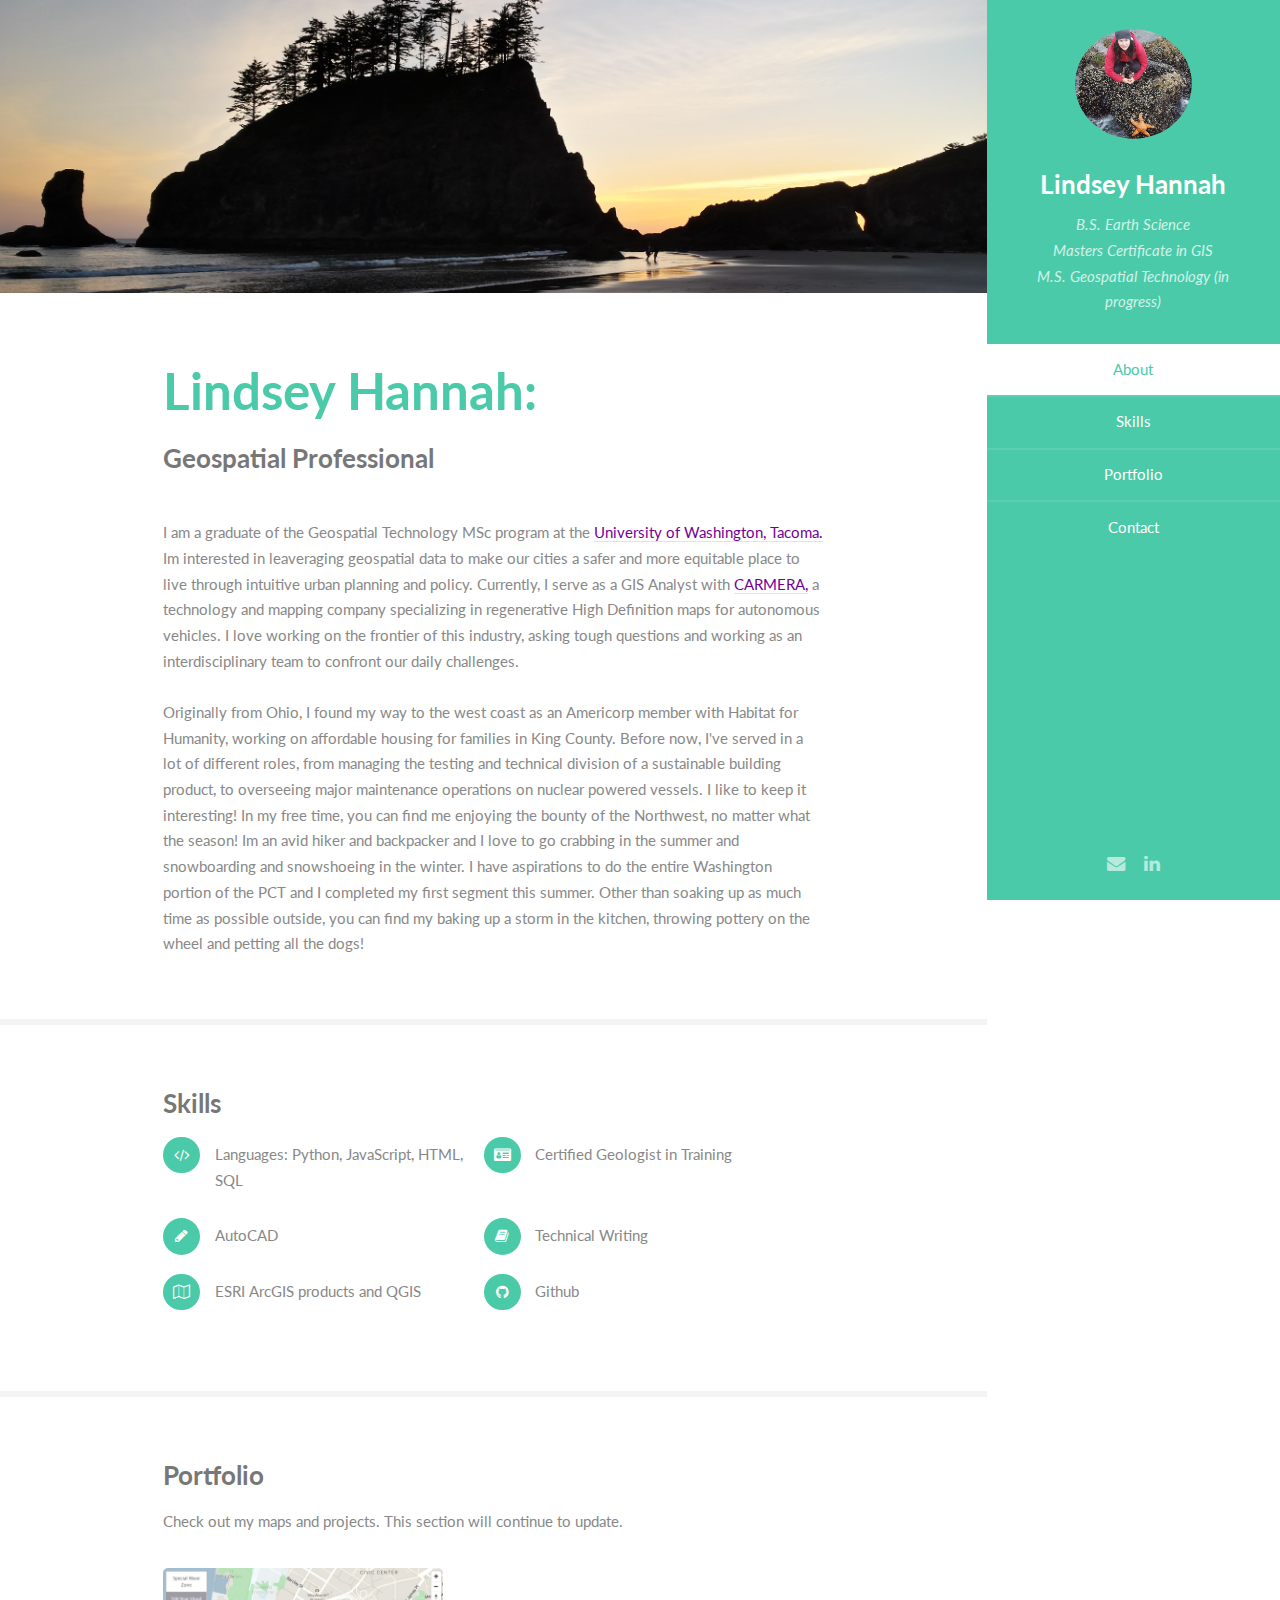
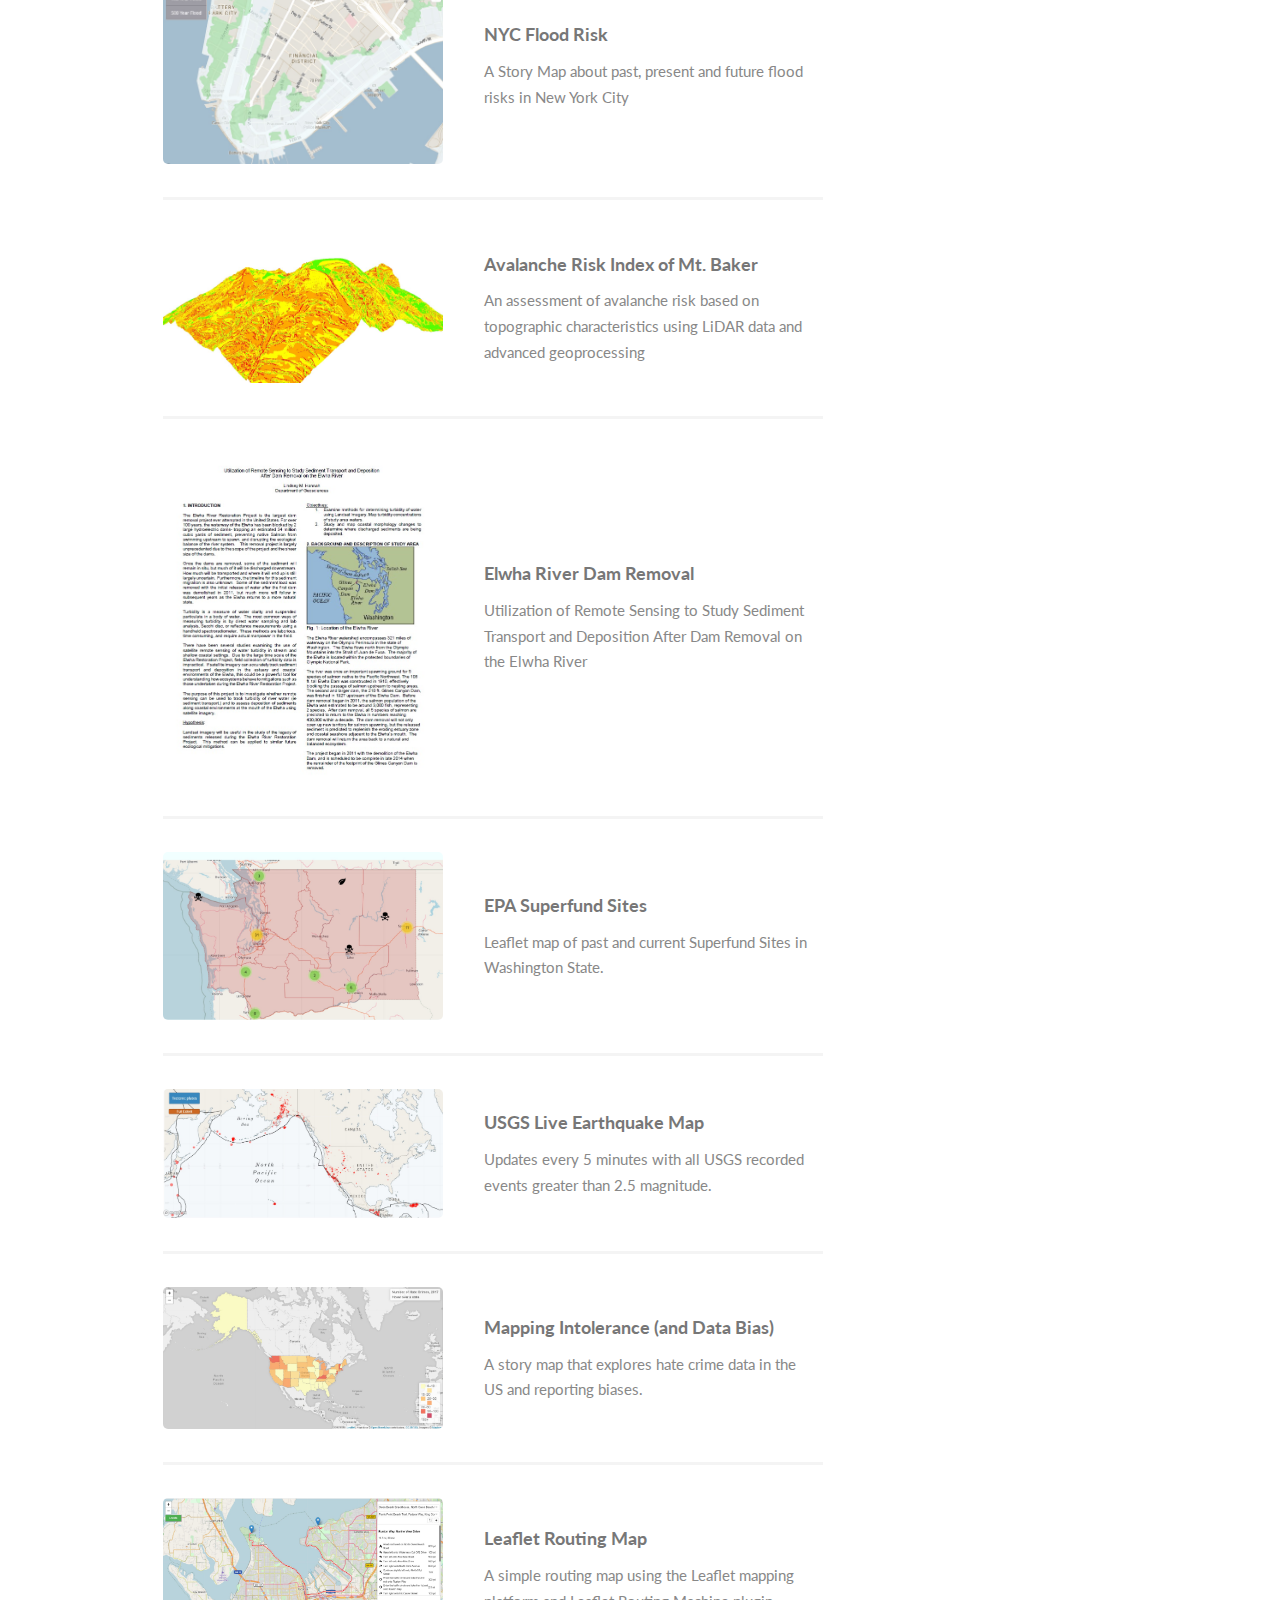
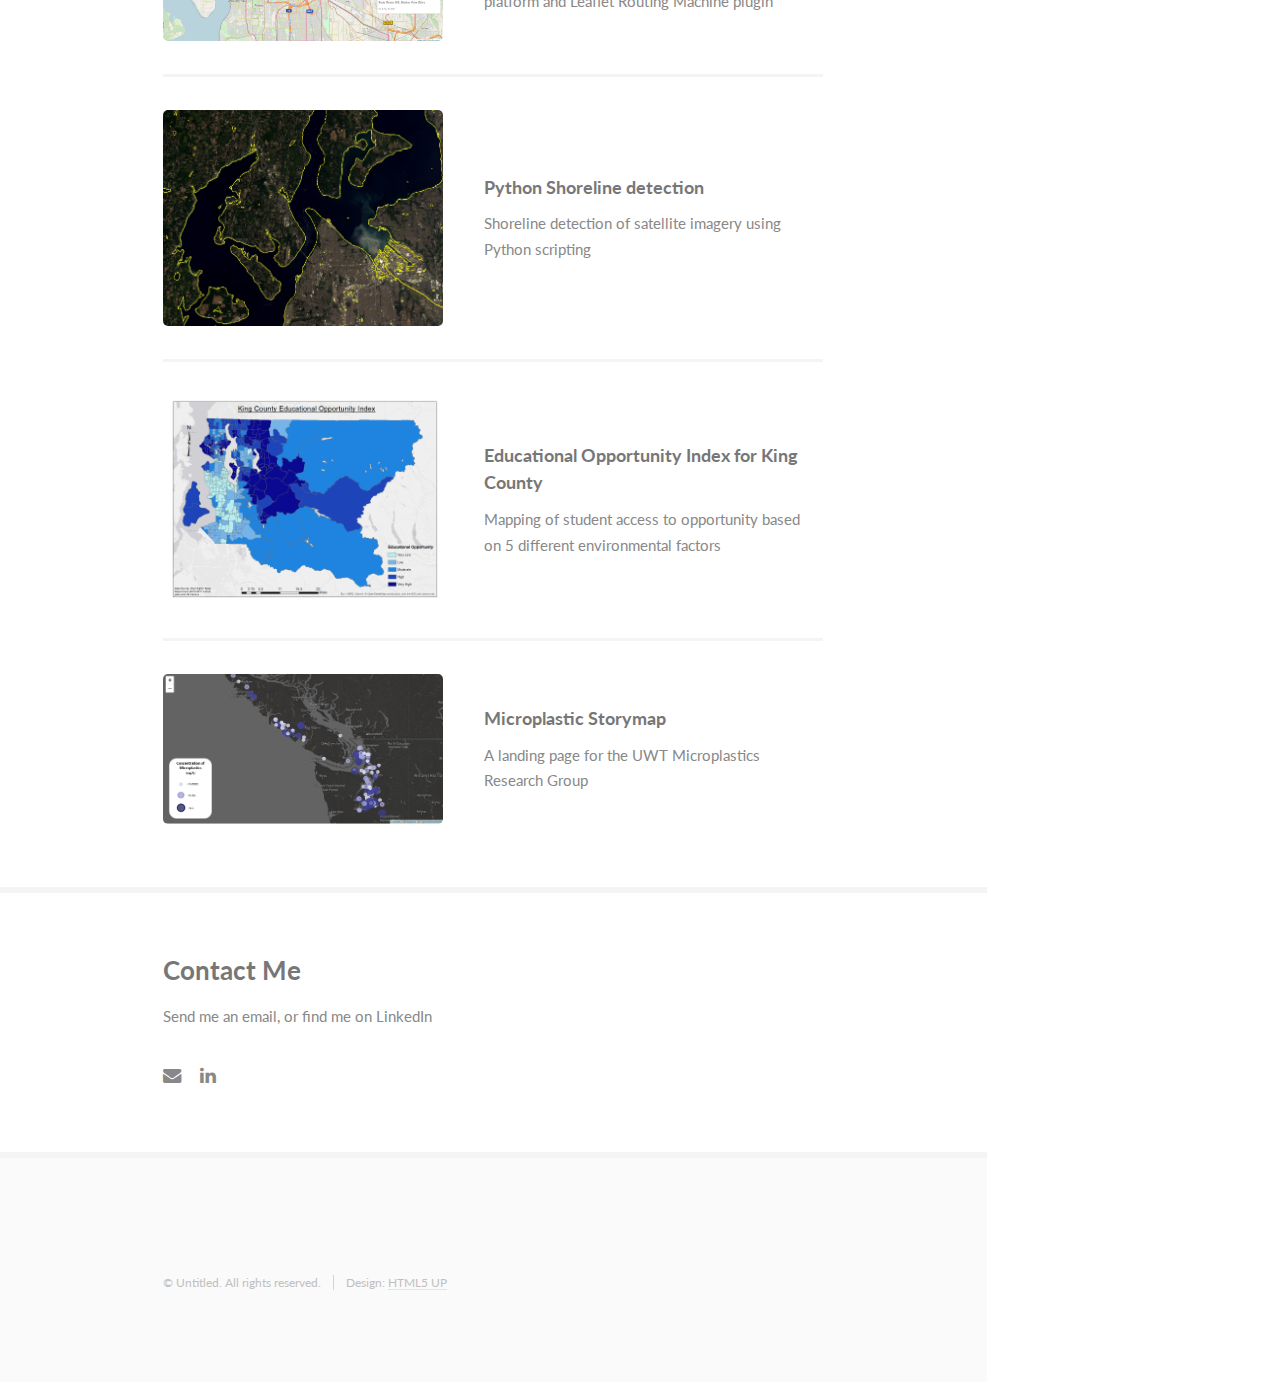
==== commit cd1e1294: "Add files via upload" ====
--- a/index.html
+++ b/index.html
@@ -21,9 +21,9 @@
 				<header>
 					<span class="image avatar"><img src="images/me.jpg" alt="" /></span>
 					<h1 id="logo"><a href="#">Lindsey Hannah</a></h1>
-					<p>M.S. Geospatial Technology <br />
+					<p>B.S. Earth Science <br />
 					 Masters Certificate in GIS <br />
-					 B.S. Earth Science
+					 M.S. Geospatial Technology (in progress)
 					 <br>
 					</p>
 				</header>
@@ -62,14 +62,12 @@
 										<p>Geospatial Professional<br />
 										</p>
 									</header>
-									<p>I am a graduate of the Geospatial Technology MSc program at the<a href= "http://www.tacoma.uw.edu/urban-studies/ms-program-overview" style= "color: #730099"> University of Washington </a> in Tacoma. Im interested in using geospatial data to make our cities a safer and more equitable place to live and to reduce human impact on the environment. I enjoy working with remotely sensed data and large datasets where I can dive deep. 
+									<p>I am a graduate of the Geospatial Technology MSc program at the <a href= "http://www.tacoma.uw.edu/urban-studies/ms-program-overview" style= "color: #730099"> University of Washington, Tacoma.</a> Im interested in leaveraging geospatial data to make our cities a safer and more equitable place to live through intuitive urban planning and policy. Currently, I serve as a GIS Analyst with <a href= "https://www.carmera.com/" style= "color: #730099"> CARMERA,</a> a technology and mapping company specializing in regenerative High Definition maps for autonomous vehicles. I love working on the frontier of this industry, asking tough questions and working as an interdisciplinary team to confront our daily challenges. 
 									 <br><br>
 									
 
-									Originally from Ohio, I found my way to the west coast as an Americorp volunteer with Habitat for Humanity. Before now, I've served in a lot of different roles, from overseeing major maintenance operations on nuclear powered vessels to managing the technical and testing program for a sustainable building product manufacturer. Currently, I serve as a GIS Analyst with <a href= "https://www.carmera.com/" style= "color: #730099"> CARMERA,</a> a technology and mapping company specializing in regenerative HD maps for autonomous vehicles. 
-										<br><br>
-										In my free time, you can find me hiking, throwing pottery on the wheel, backpacking, crabbing, baking, and petting all the dogs.
-									
+									Originally from Ohio, I found my way to the west coast as an Americorp member with Habitat for Humanity, working on affordable housing for families in King County. Before now, I've served in a lot of different roles, from managing the testing and technical division of a sustainable building product, to overseeing major maintenance operations on nuclear powered vessels. I like to keep it interesting!  In my free time, you can find me enjoying the bounty of the Northwest, no matter what the season!  Im an avid hiker and backpacker and I love to go crabbing in the summer and snowboarding and snowshoeing in the winter. I have aspirations to do the entire Washington portion of the PCT and I completed my first segment this summer. Other than soaking up as much time as possible outside, you can find my baking up a storm in the kitchen, throwing pottery on the wheel and petting all the dogs! 
+				
 									</p>
 								</div>
 							</section>
@@ -158,6 +156,13 @@
 												<p> Mapping of student access to opportunity based on 5 different environmental factors</p>
 											</div>	
 										</article>
+										<article>
+											<a href="https://lindseyhannah.github.io/MicroStory/" class="image"><img src="images/micro.jpg" alt="" /></a>
+											<div class="inner">
+												<h4>Microplastic Storymap </h4>
+												<p> A landing page for the UWT Microplastics Research Group</p>
+											</div>	
+										</article>
 									</section>
 							
 						<!--Four -->
@@ -194,4 +199,4 @@
 			<script src="assets/js/main.js"></script>
 
 	</body>
-</html>
+</html>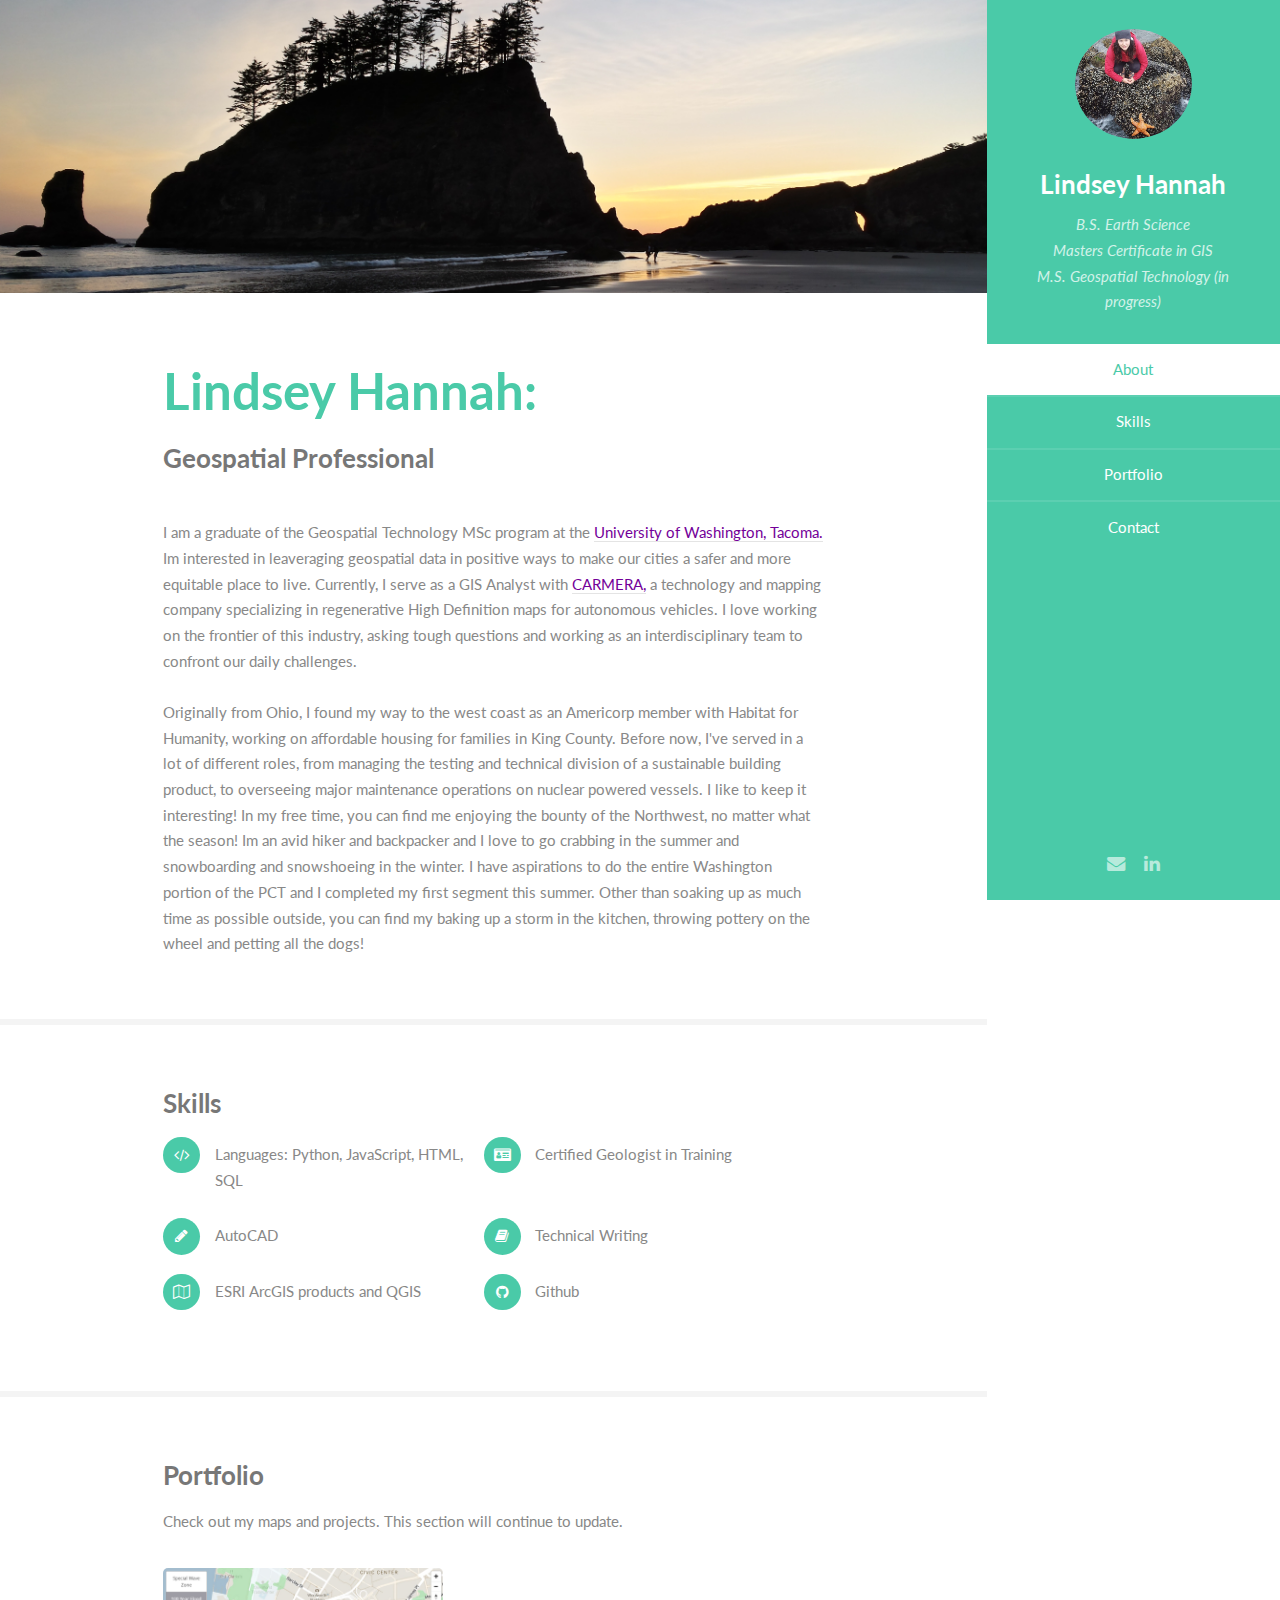
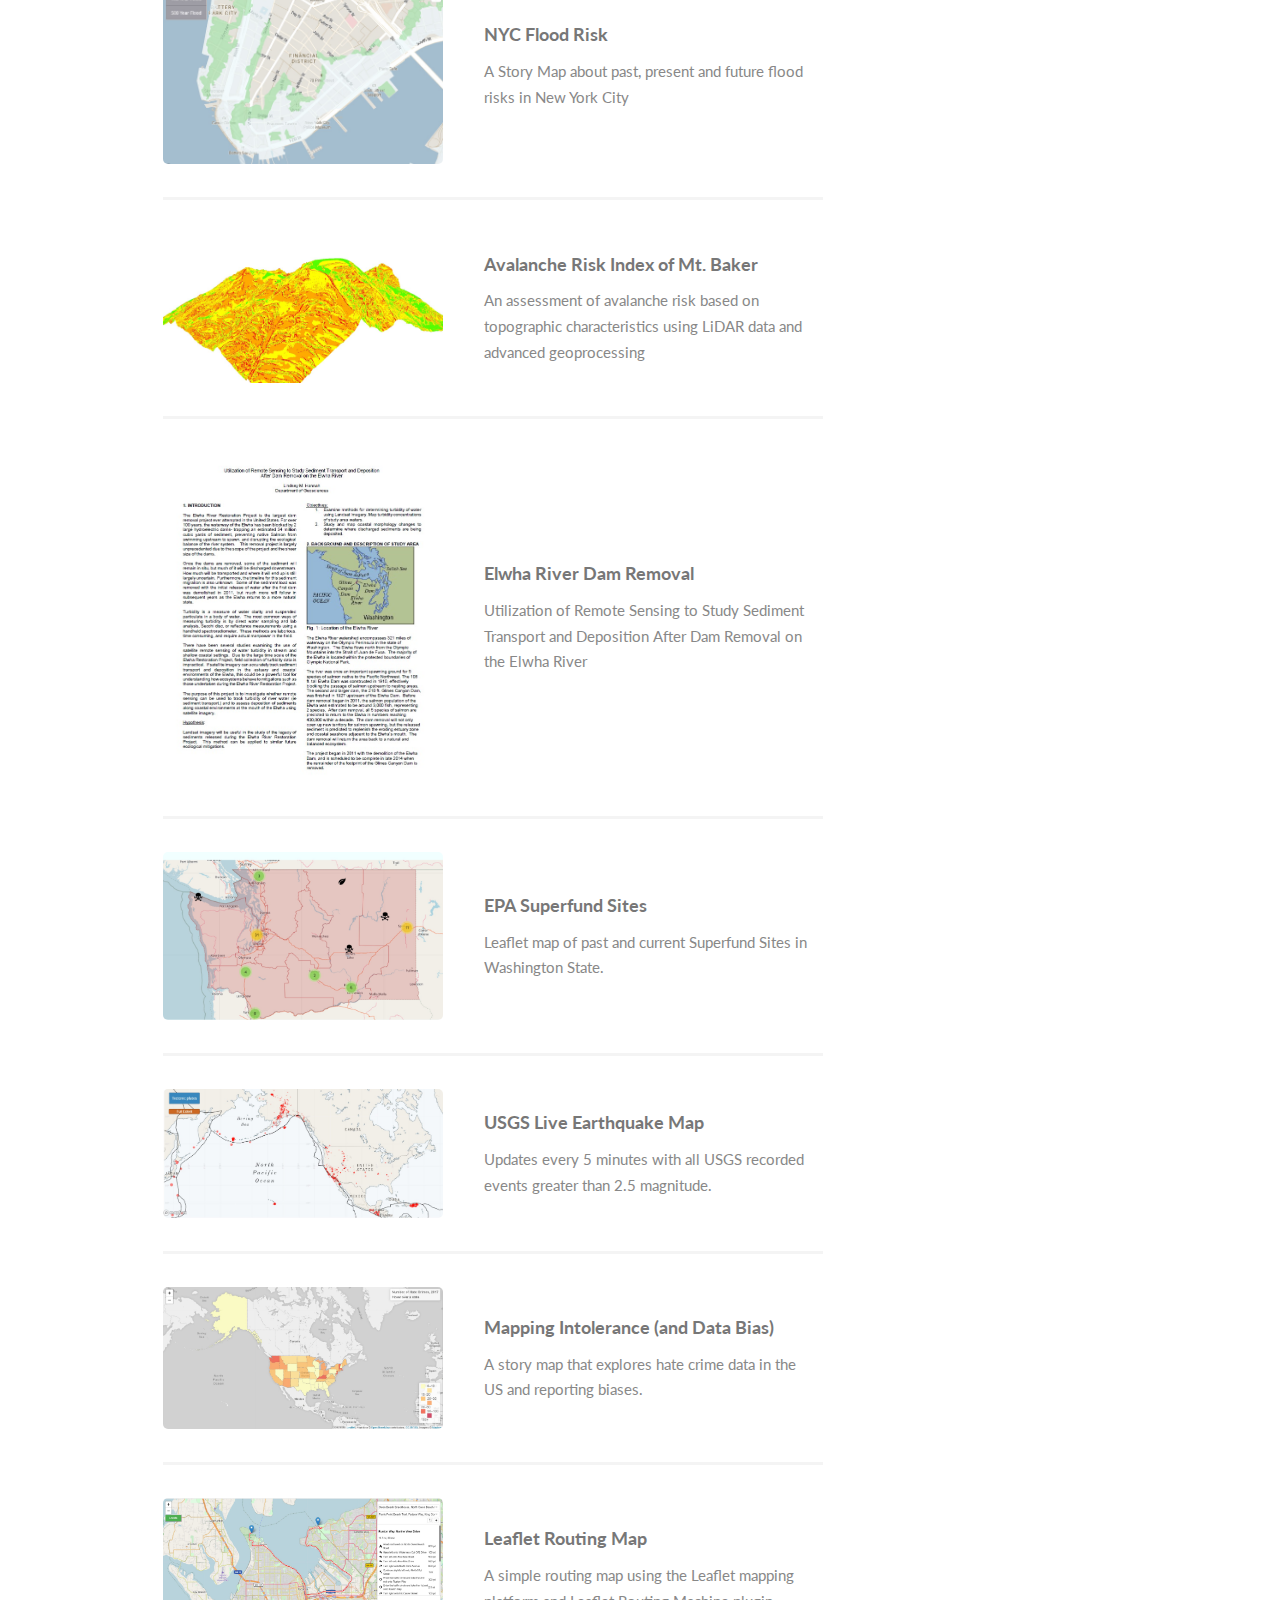
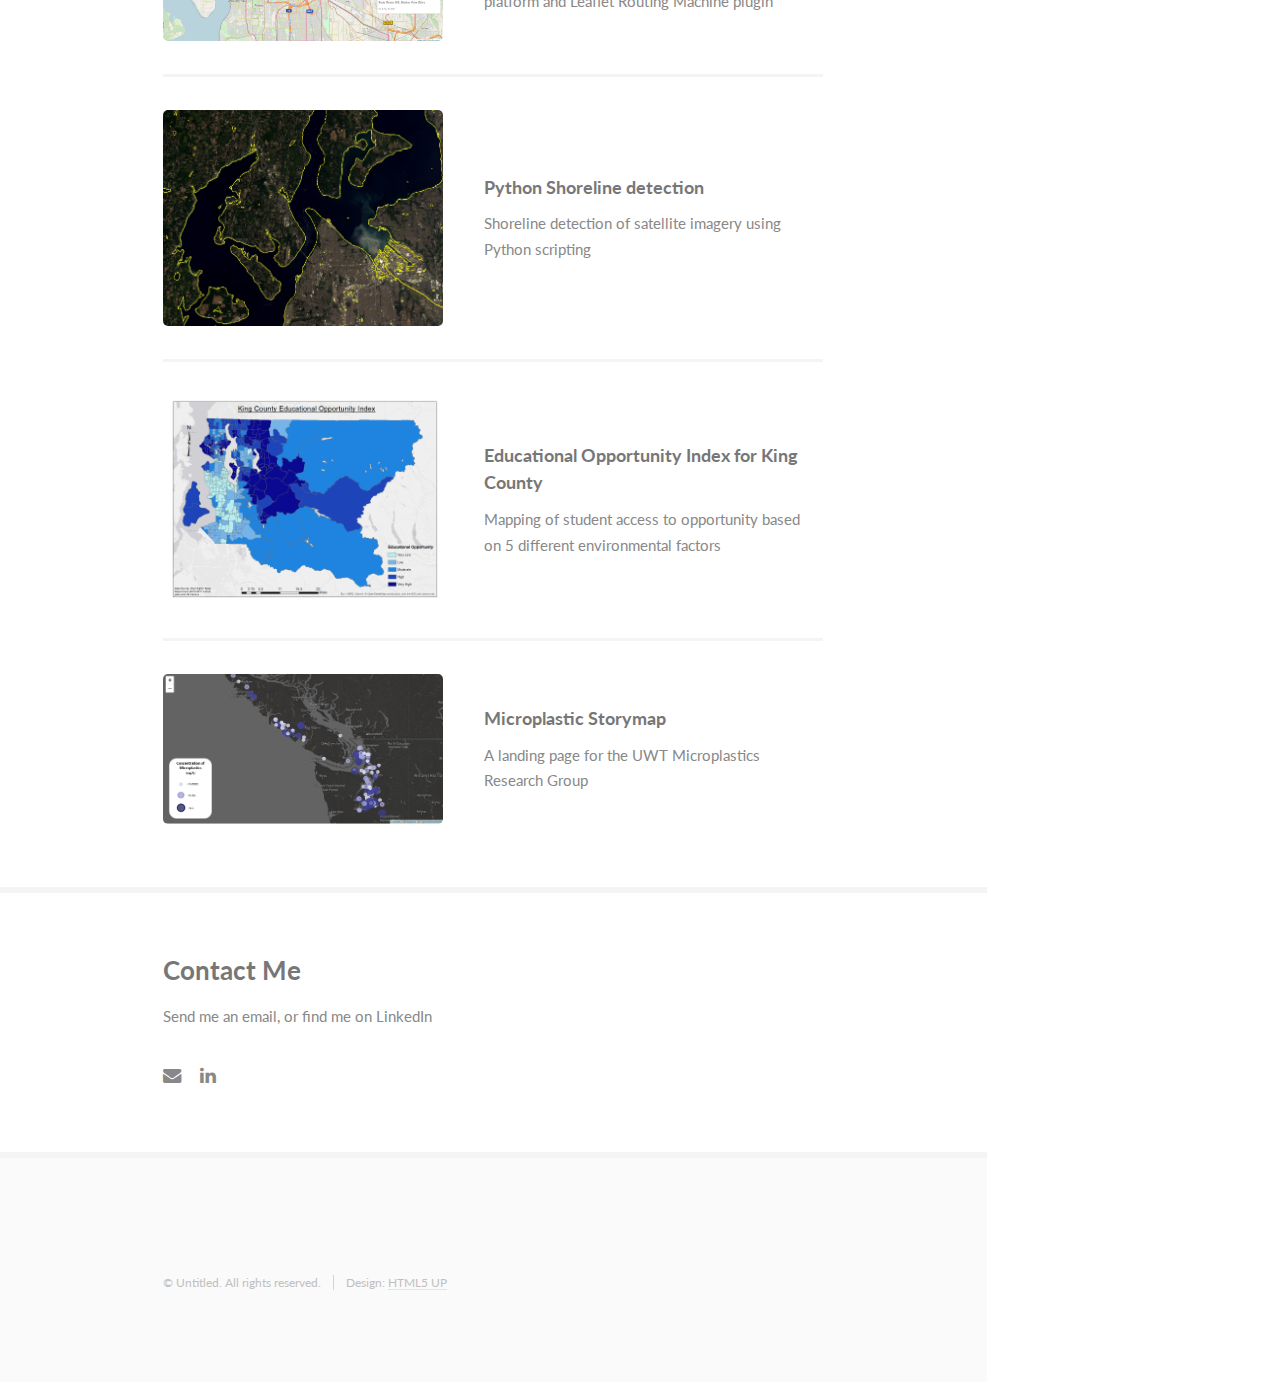
==== commit a4452556: "Update index.html" ====
--- a/index.html
+++ b/index.html
@@ -62,7 +62,7 @@
 										<p>Geospatial Professional<br />
 										</p>
 									</header>
-									<p>I am a graduate of the Geospatial Technology MSc program at the <a href= "http://www.tacoma.uw.edu/urban-studies/ms-program-overview" style= "color: #730099"> University of Washington, Tacoma.</a> Im interested in leaveraging geospatial data to make our cities a safer and more equitable place to live through intuitive urban planning and policy. Currently, I serve as a GIS Analyst with <a href= "https://www.carmera.com/" style= "color: #730099"> CARMERA,</a> a technology and mapping company specializing in regenerative High Definition maps for autonomous vehicles. I love working on the frontier of this industry, asking tough questions and working as an interdisciplinary team to confront our daily challenges. 
+									<p>I am a graduate of the Geospatial Technology MSc program at the <a href= "http://www.tacoma.uw.edu/urban-studies/ms-program-overview" style= "color: #730099"> University of Washington, Tacoma.</a> Im interested in leaveraging geospatial data in positive ways to make our cities a safer and more equitable place to live. Currently, I serve as a GIS Analyst with <a href= "https://www.carmera.com/" style= "color: #730099"> CARMERA,</a> a technology and mapping company specializing in regenerative High Definition maps for autonomous vehicles. I love working on the frontier of this industry, asking tough questions and working as an interdisciplinary team to confront our daily challenges. 
 									 <br><br>
 									
 
@@ -199,4 +199,4 @@
 			<script src="assets/js/main.js"></script>
 
 	</body>
-</html>+</html>
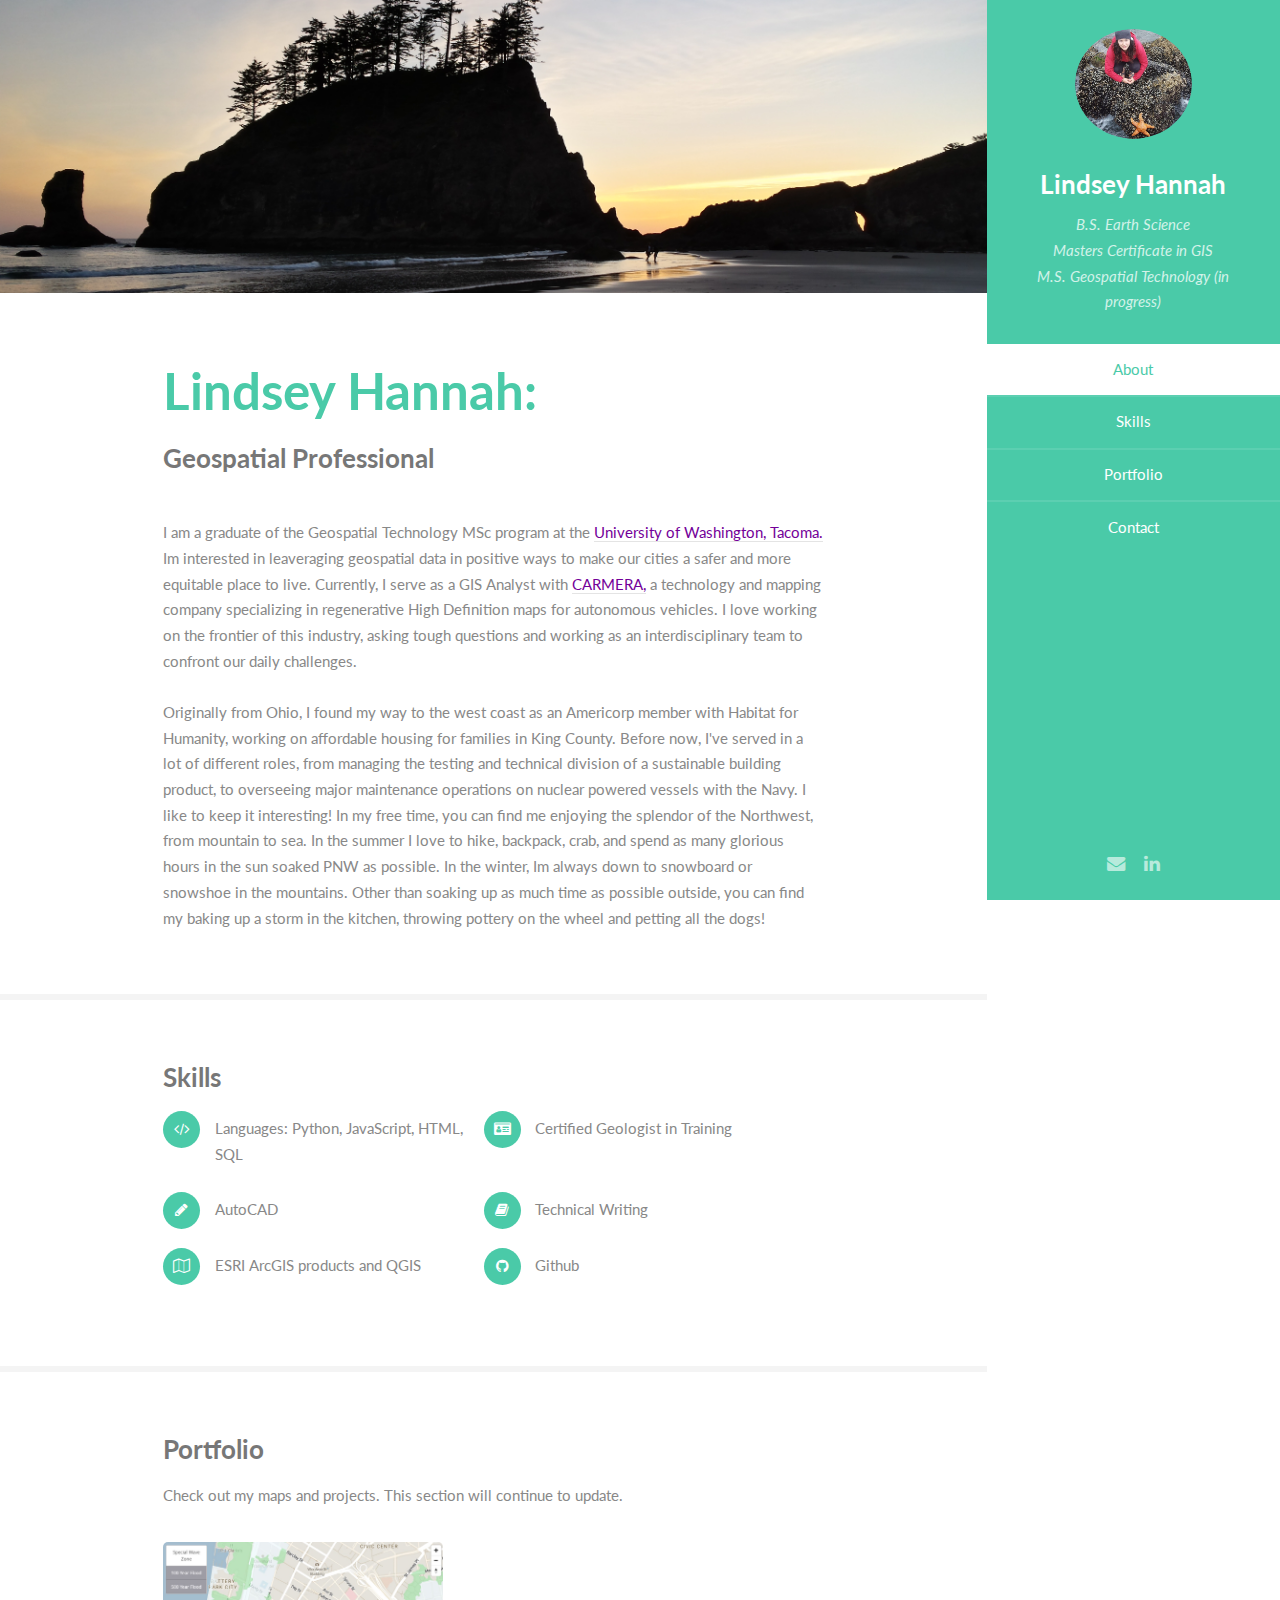
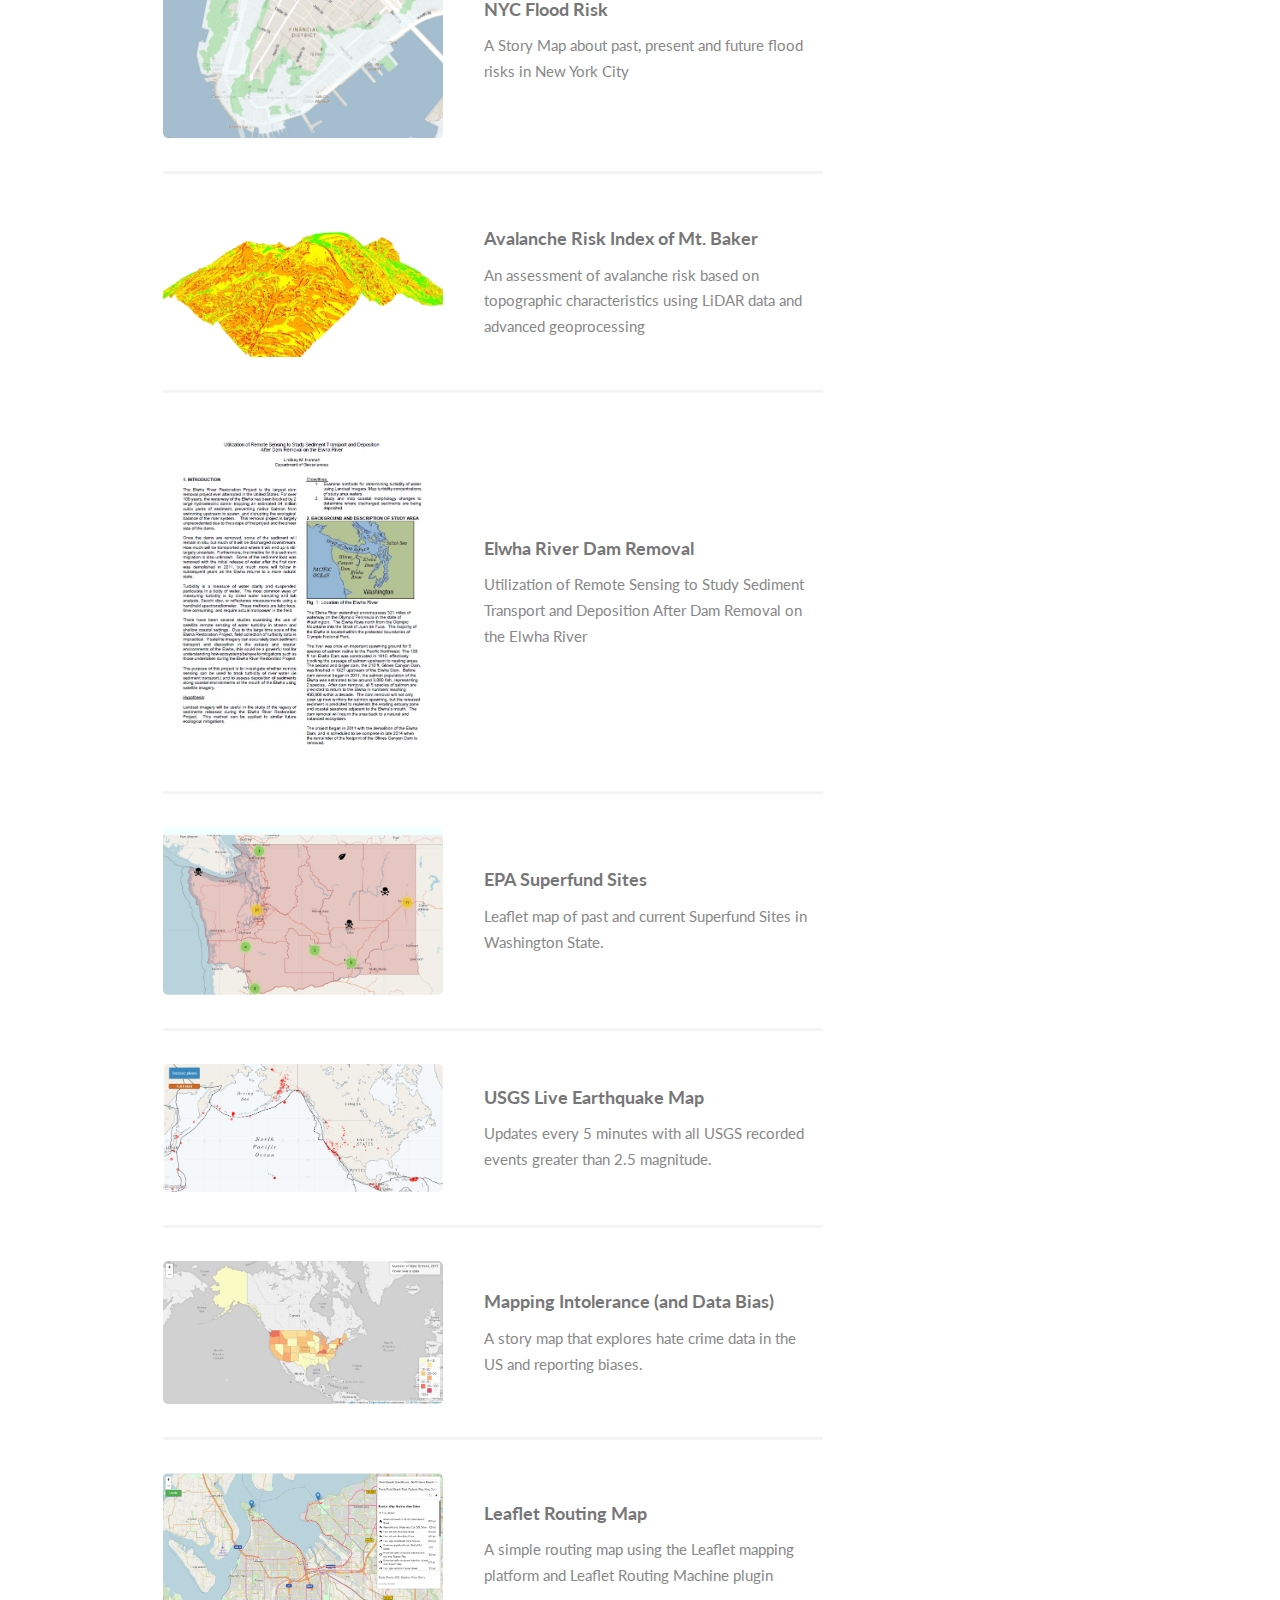
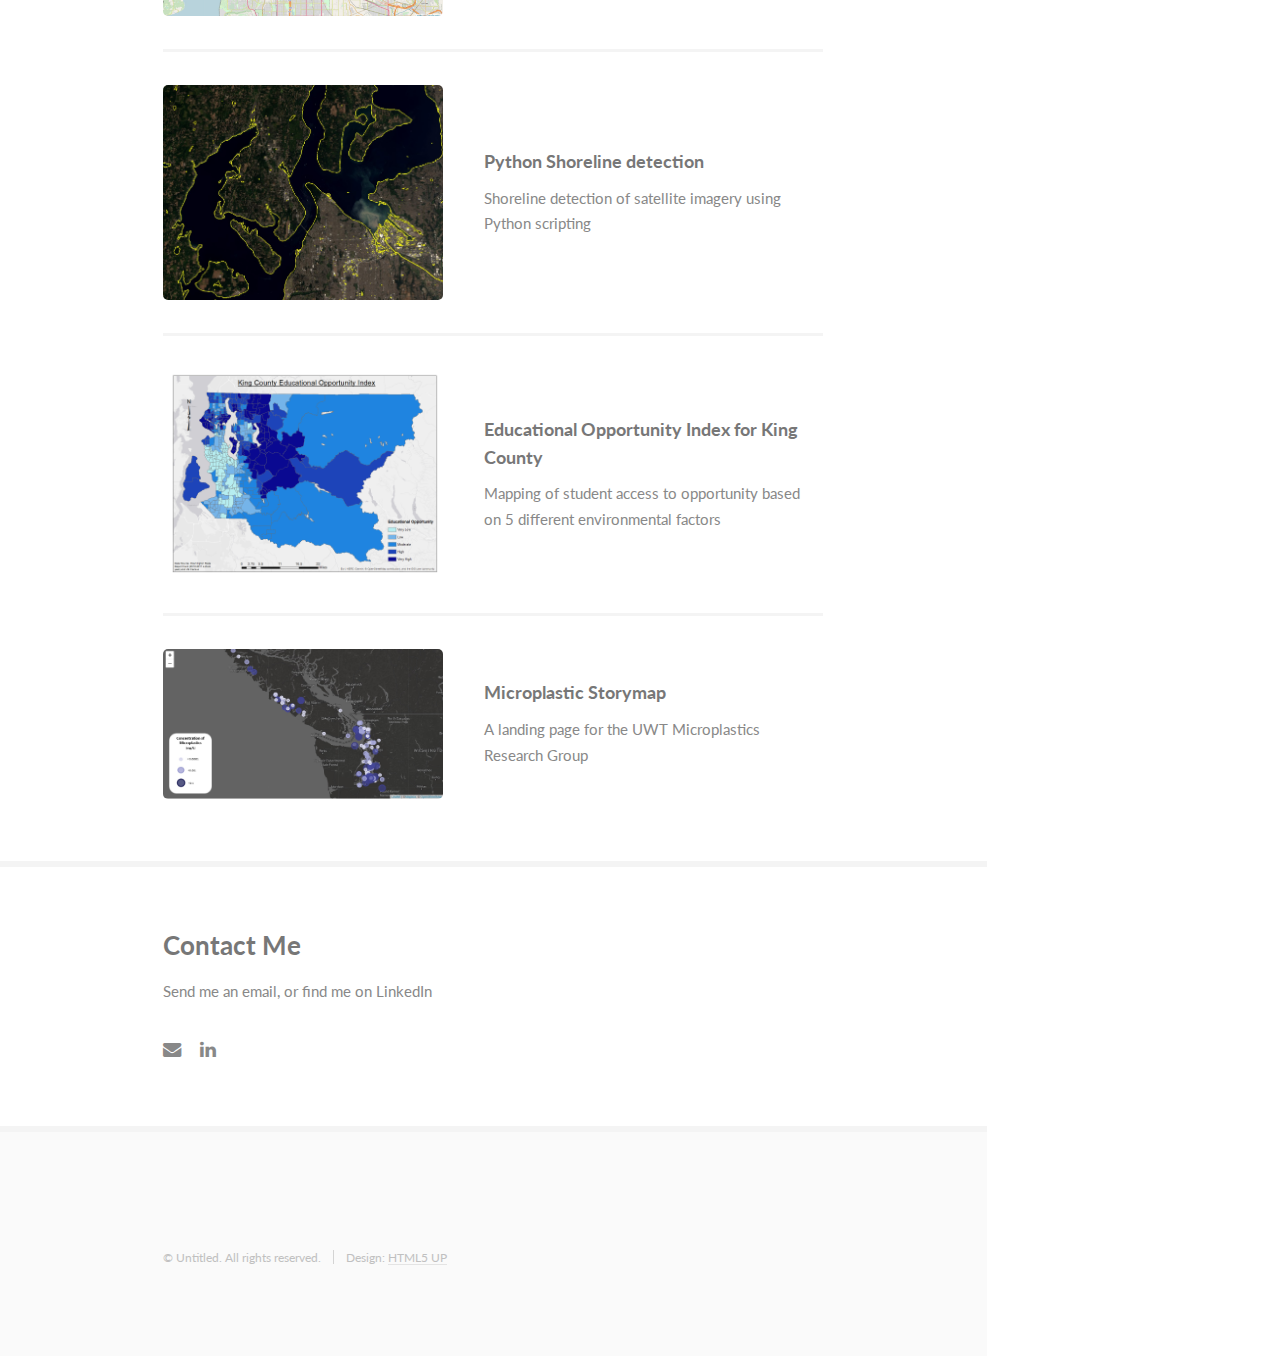
==== commit c2ea933a: "Update index.html" ====
--- a/index.html
+++ b/index.html
@@ -66,7 +66,7 @@
 									 <br><br>
 									
 
-									Originally from Ohio, I found my way to the west coast as an Americorp member with Habitat for Humanity, working on affordable housing for families in King County. Before now, I've served in a lot of different roles, from managing the testing and technical division of a sustainable building product, to overseeing major maintenance operations on nuclear powered vessels. I like to keep it interesting!  In my free time, you can find me enjoying the bounty of the Northwest, no matter what the season!  Im an avid hiker and backpacker and I love to go crabbing in the summer and snowboarding and snowshoeing in the winter. I have aspirations to do the entire Washington portion of the PCT and I completed my first segment this summer. Other than soaking up as much time as possible outside, you can find my baking up a storm in the kitchen, throwing pottery on the wheel and petting all the dogs! 
+									Originally from Ohio, I found my way to the west coast as an Americorp member with Habitat for Humanity, working on affordable housing for families in King County. Before now, I've served in a lot of different roles, from managing the testing and technical division of a sustainable building product, to overseeing major maintenance operations on nuclear powered vessels with the Navy. I like to keep it interesting!  In my free time, you can find me enjoying the splendor of the Northwest, from mountain to sea. In the summer I love to hike, backpack, crab, and spend as many glorious hours in the sun soaked PNW as possible. In the winter, Im always down to snowboard or snowshoe in the mountains. Other than soaking up as much time as possible outside, you can find my baking up a storm in the kitchen, throwing pottery on the wheel and petting all the dogs! 
 				
 									</p>
 								</div>
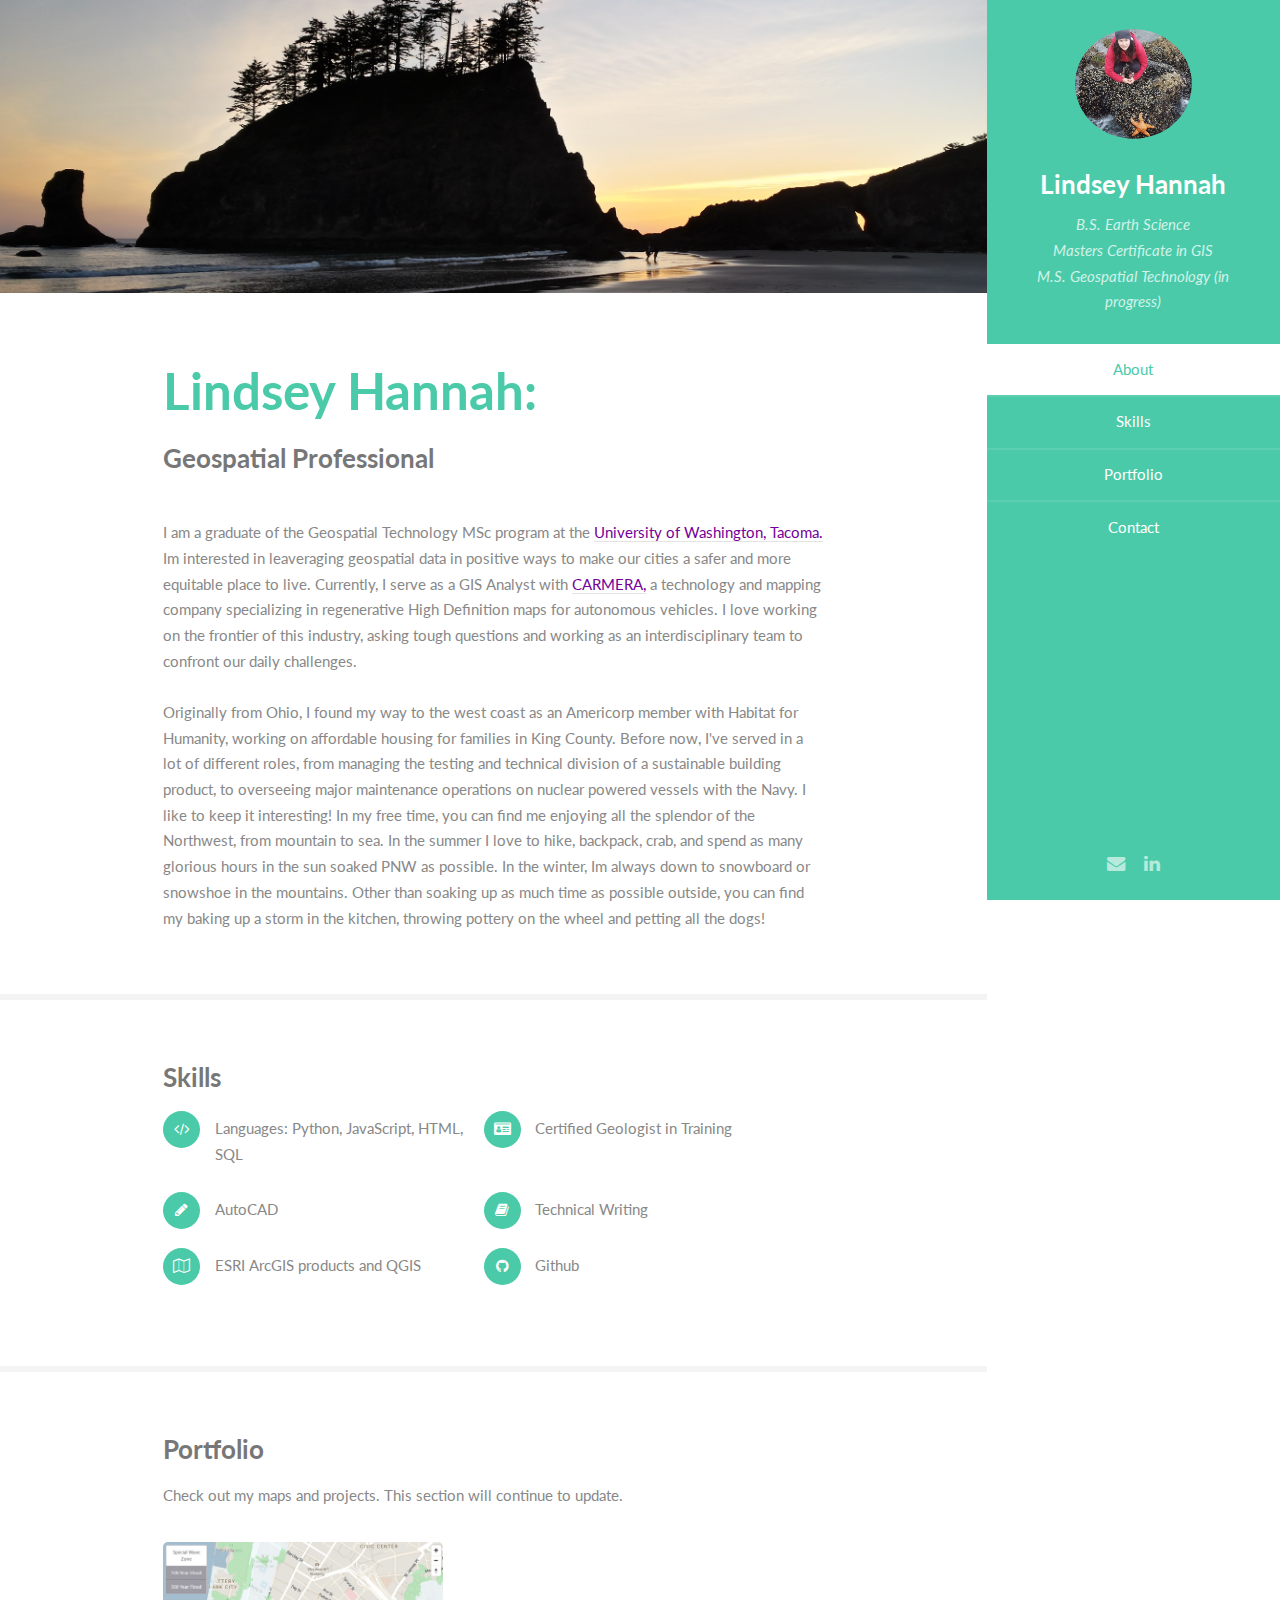
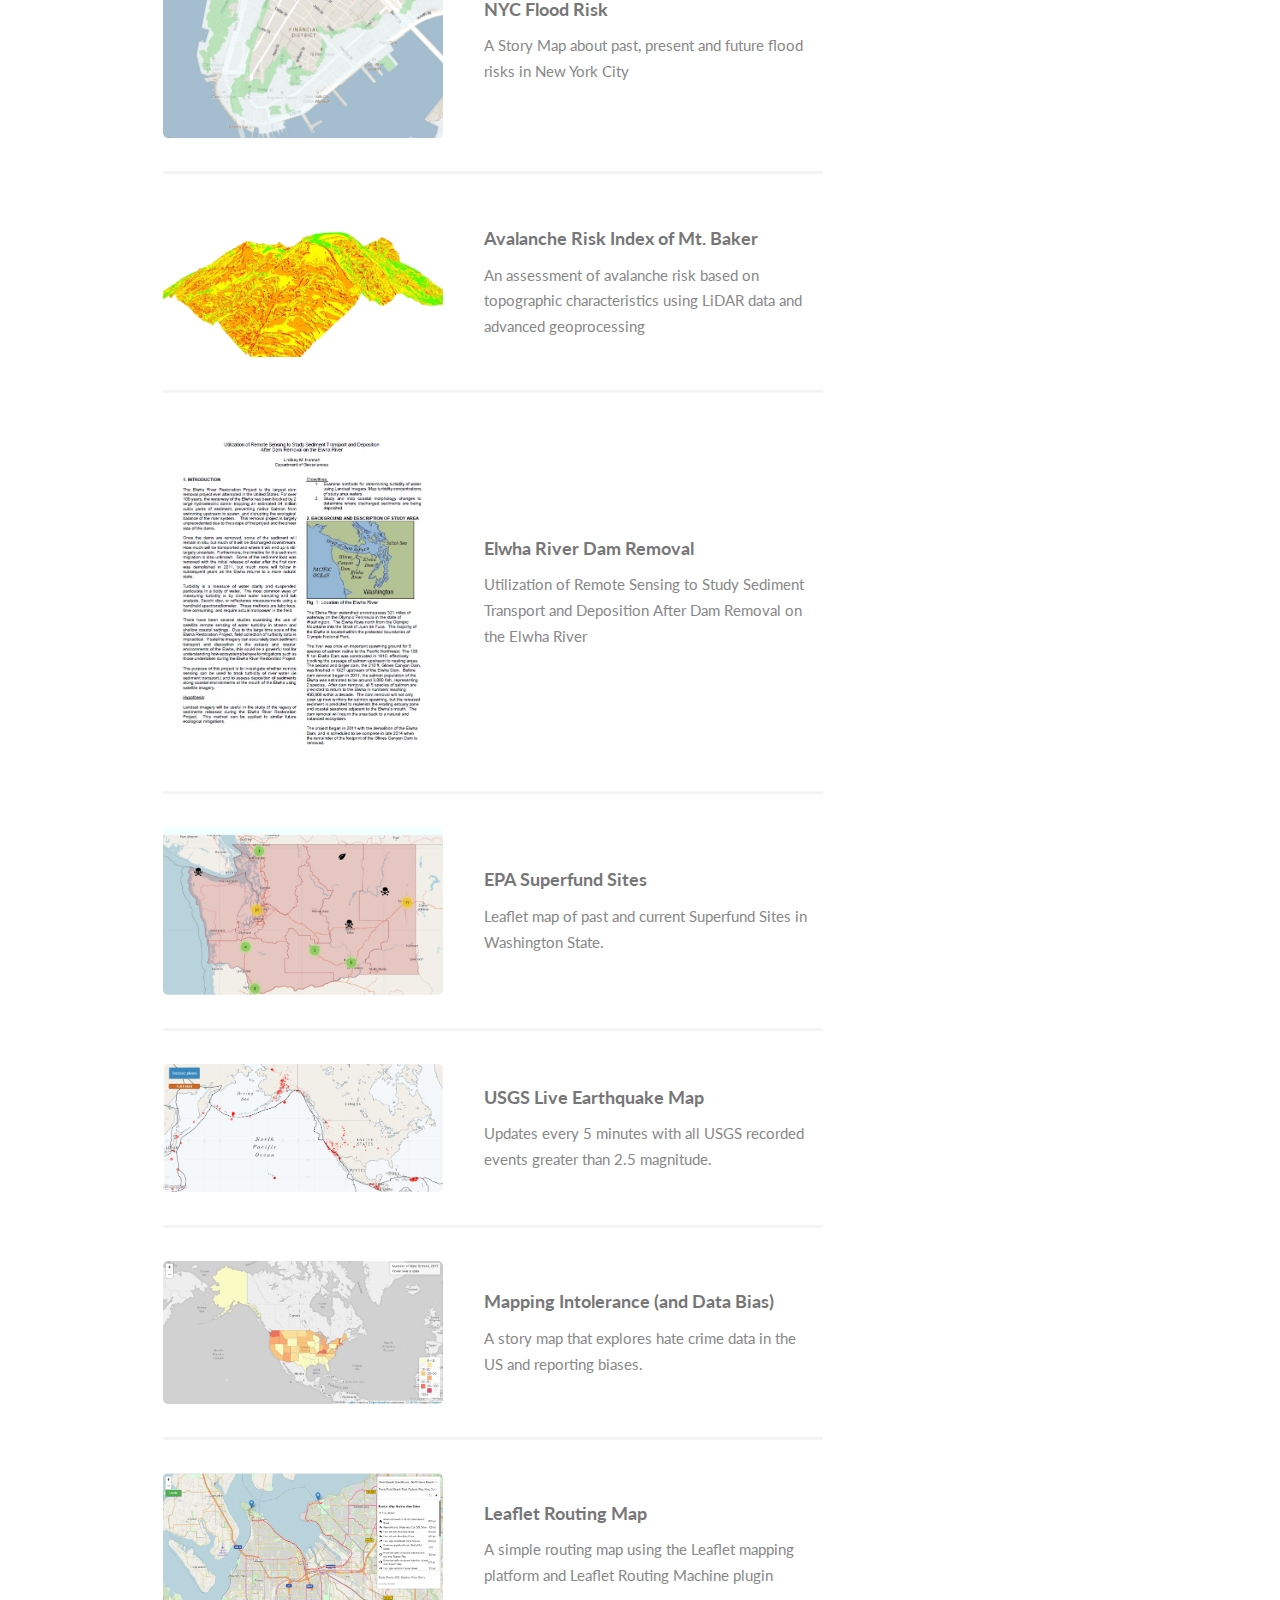
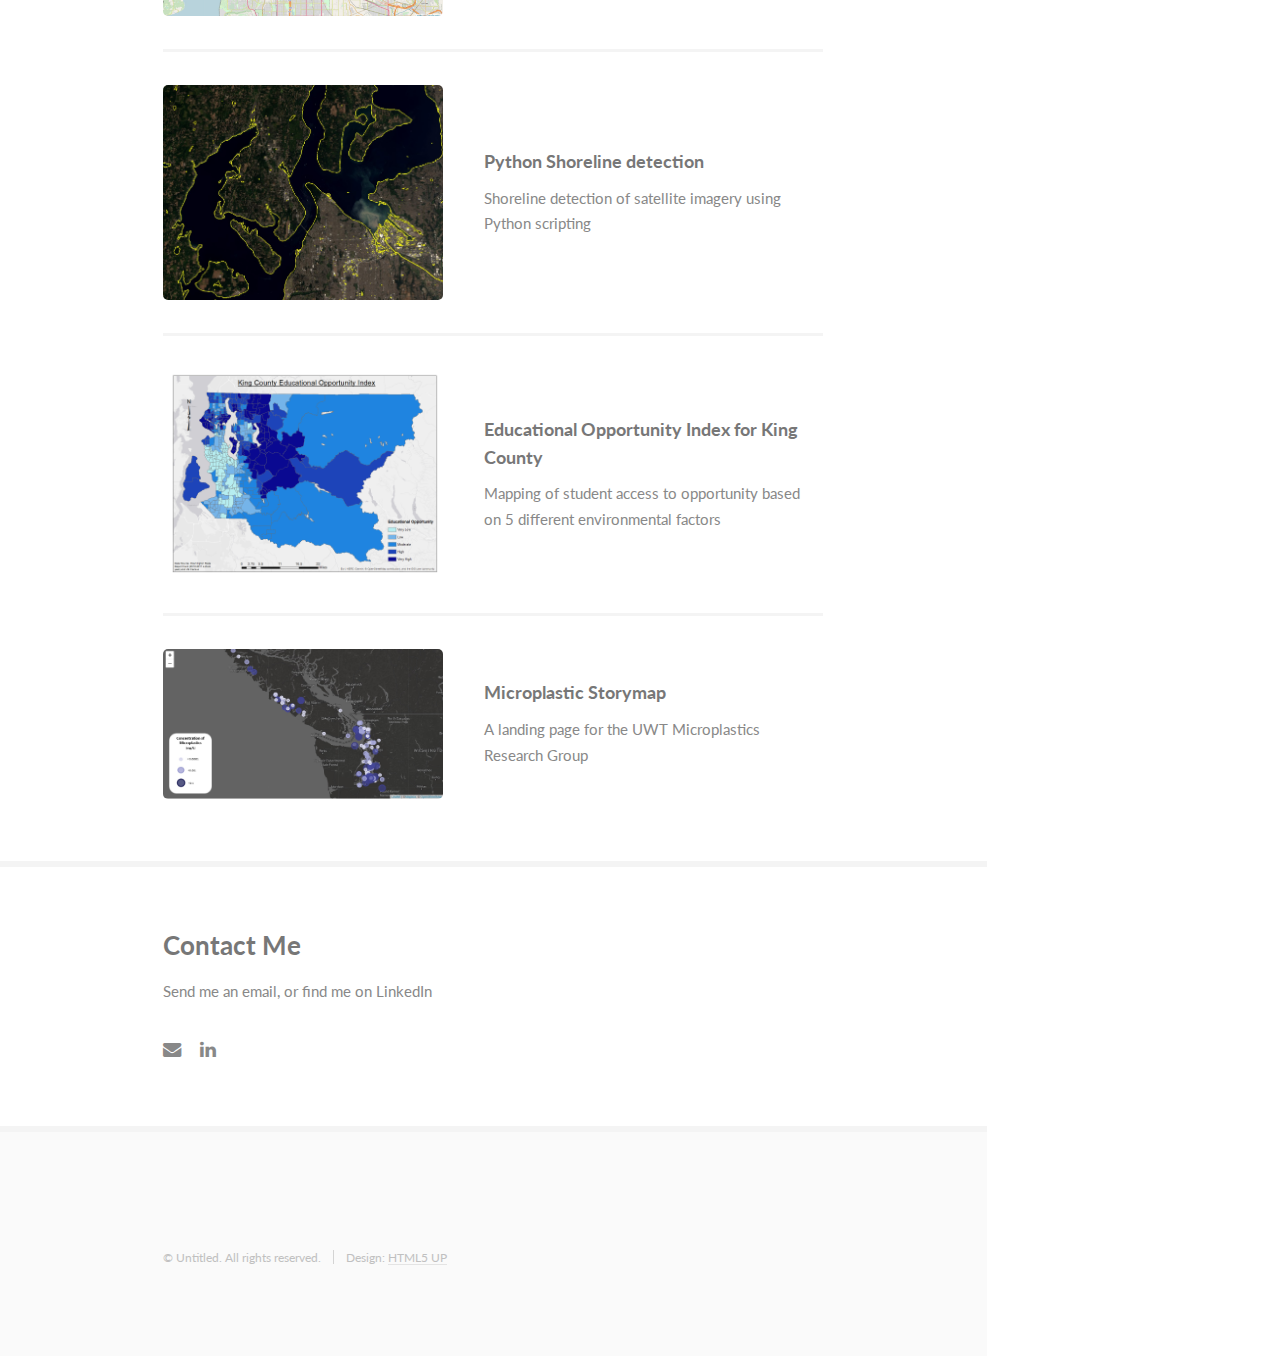
==== commit 11e30da8: "Update index.html" ====
--- a/index.html
+++ b/index.html
@@ -66,7 +66,7 @@
 									 <br><br>
 									
 
-									Originally from Ohio, I found my way to the west coast as an Americorp member with Habitat for Humanity, working on affordable housing for families in King County. Before now, I've served in a lot of different roles, from managing the testing and technical division of a sustainable building product, to overseeing major maintenance operations on nuclear powered vessels with the Navy. I like to keep it interesting!  In my free time, you can find me enjoying the splendor of the Northwest, from mountain to sea. In the summer I love to hike, backpack, crab, and spend as many glorious hours in the sun soaked PNW as possible. In the winter, Im always down to snowboard or snowshoe in the mountains. Other than soaking up as much time as possible outside, you can find my baking up a storm in the kitchen, throwing pottery on the wheel and petting all the dogs! 
+									Originally from Ohio, I found my way to the west coast as an Americorp member with Habitat for Humanity, working on affordable housing for families in King County. Before now, I've served in a lot of different roles, from managing the testing and technical division of a sustainable building product, to overseeing major maintenance operations on nuclear powered vessels with the Navy. I like to keep it interesting!  In my free time, you can find me enjoying all the splendor of the Northwest, from mountain to sea. In the summer I love to hike, backpack, crab, and spend as many glorious hours in the sun soaked PNW as possible. In the winter, Im always down to snowboard or snowshoe in the mountains. Other than soaking up as much time as possible outside, you can find my baking up a storm in the kitchen, throwing pottery on the wheel and petting all the dogs! 
 				
 									</p>
 								</div>
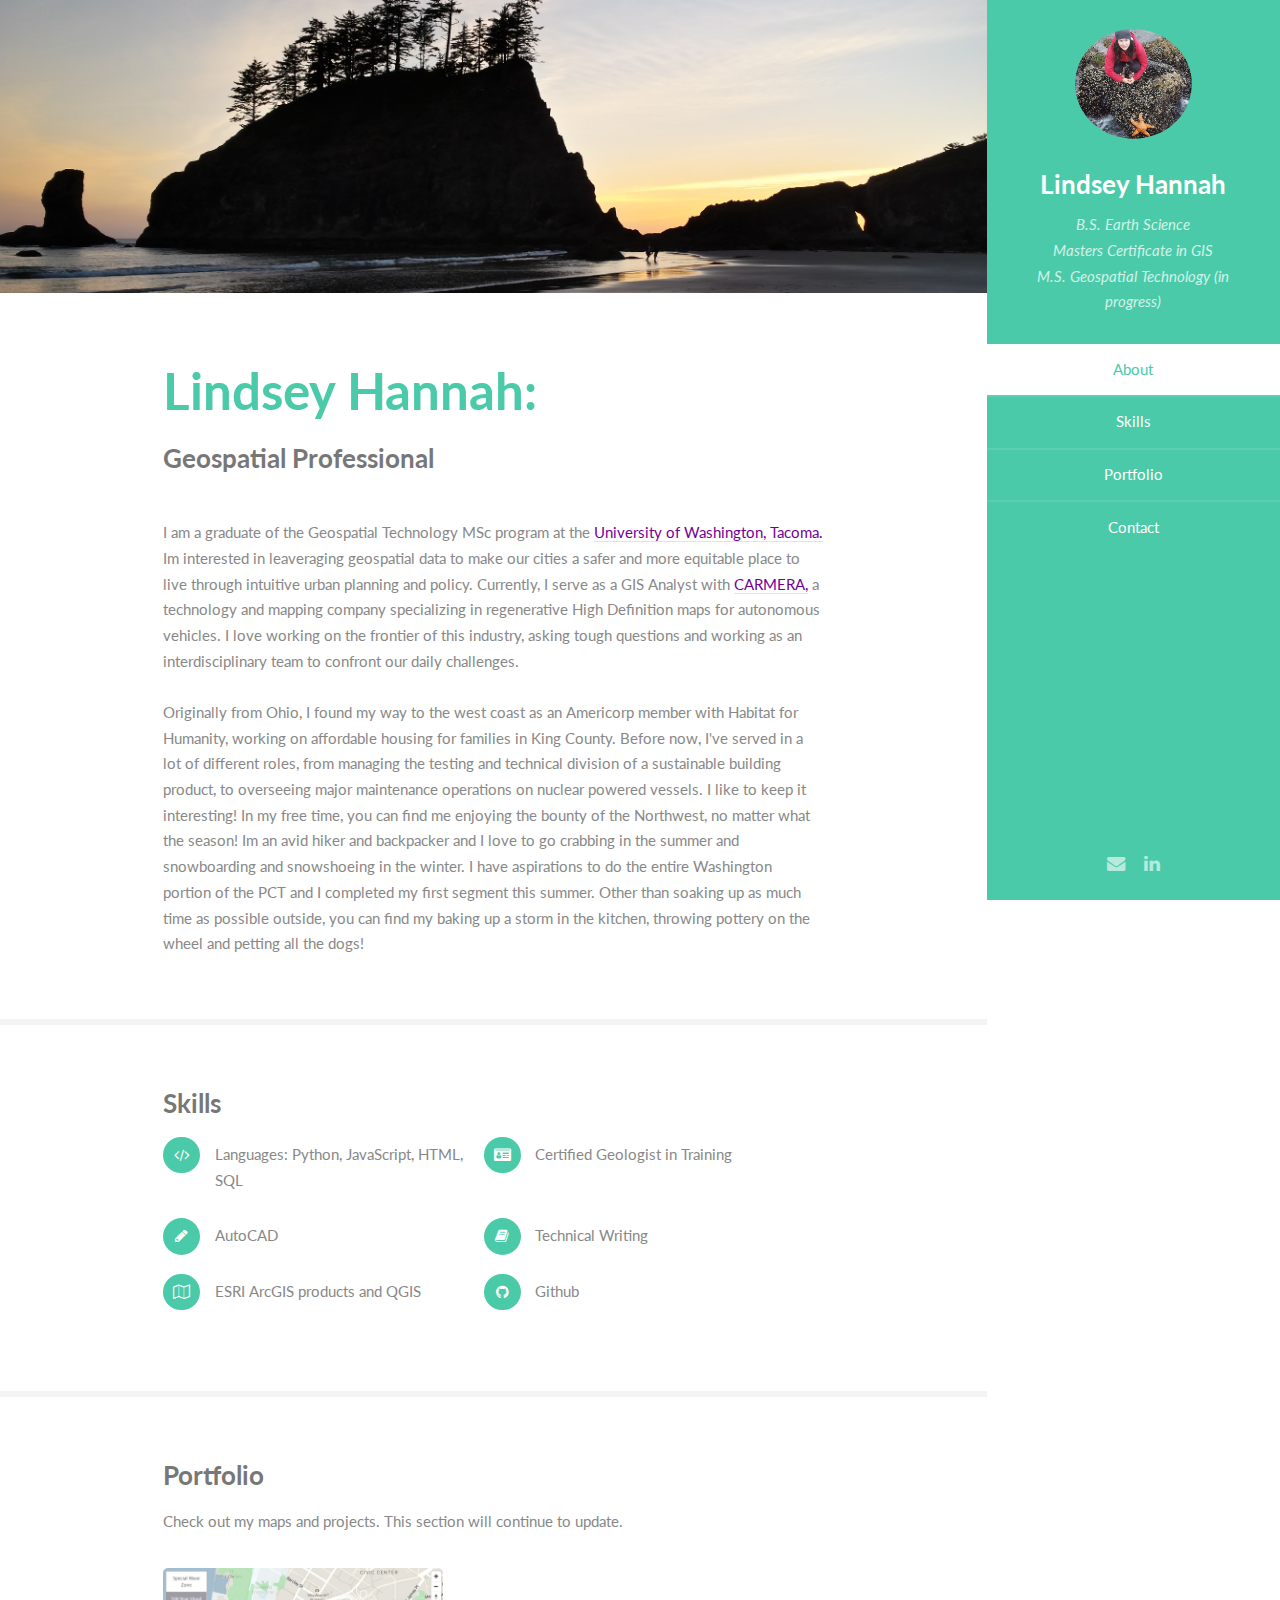
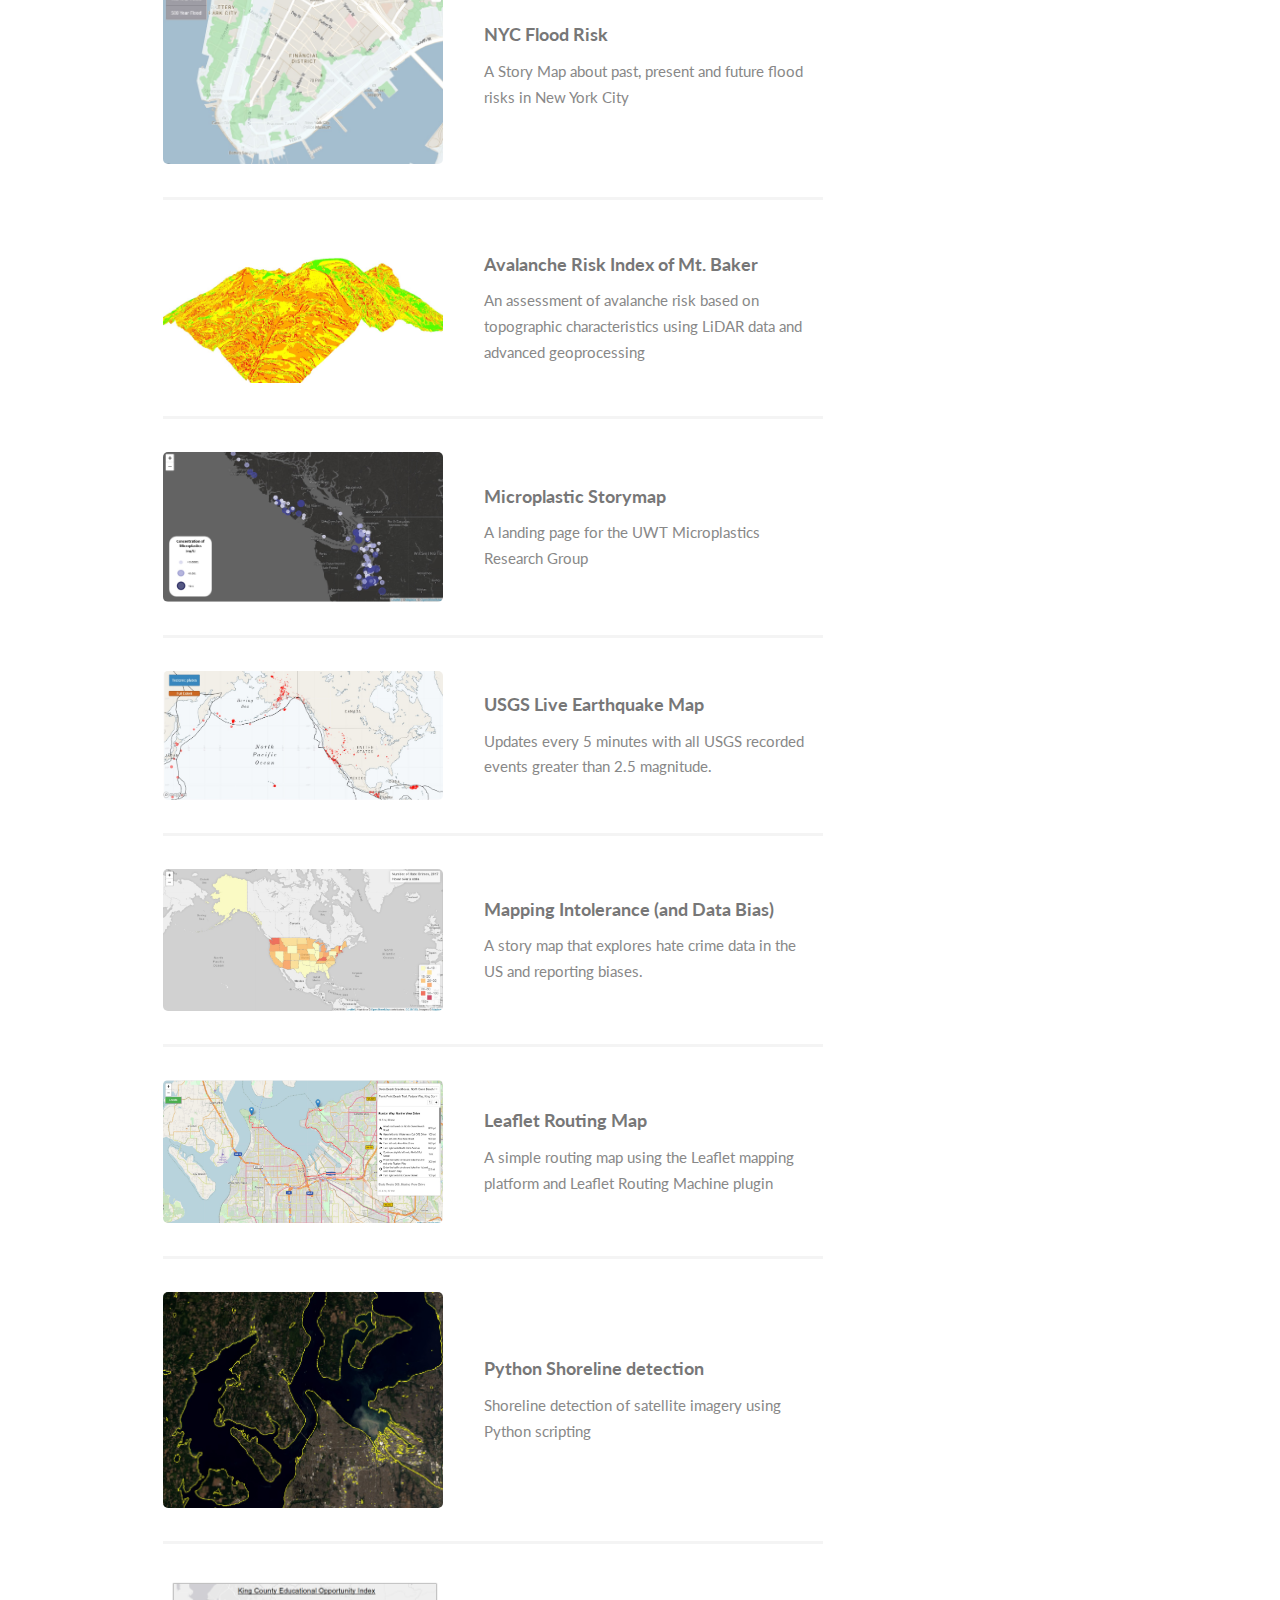
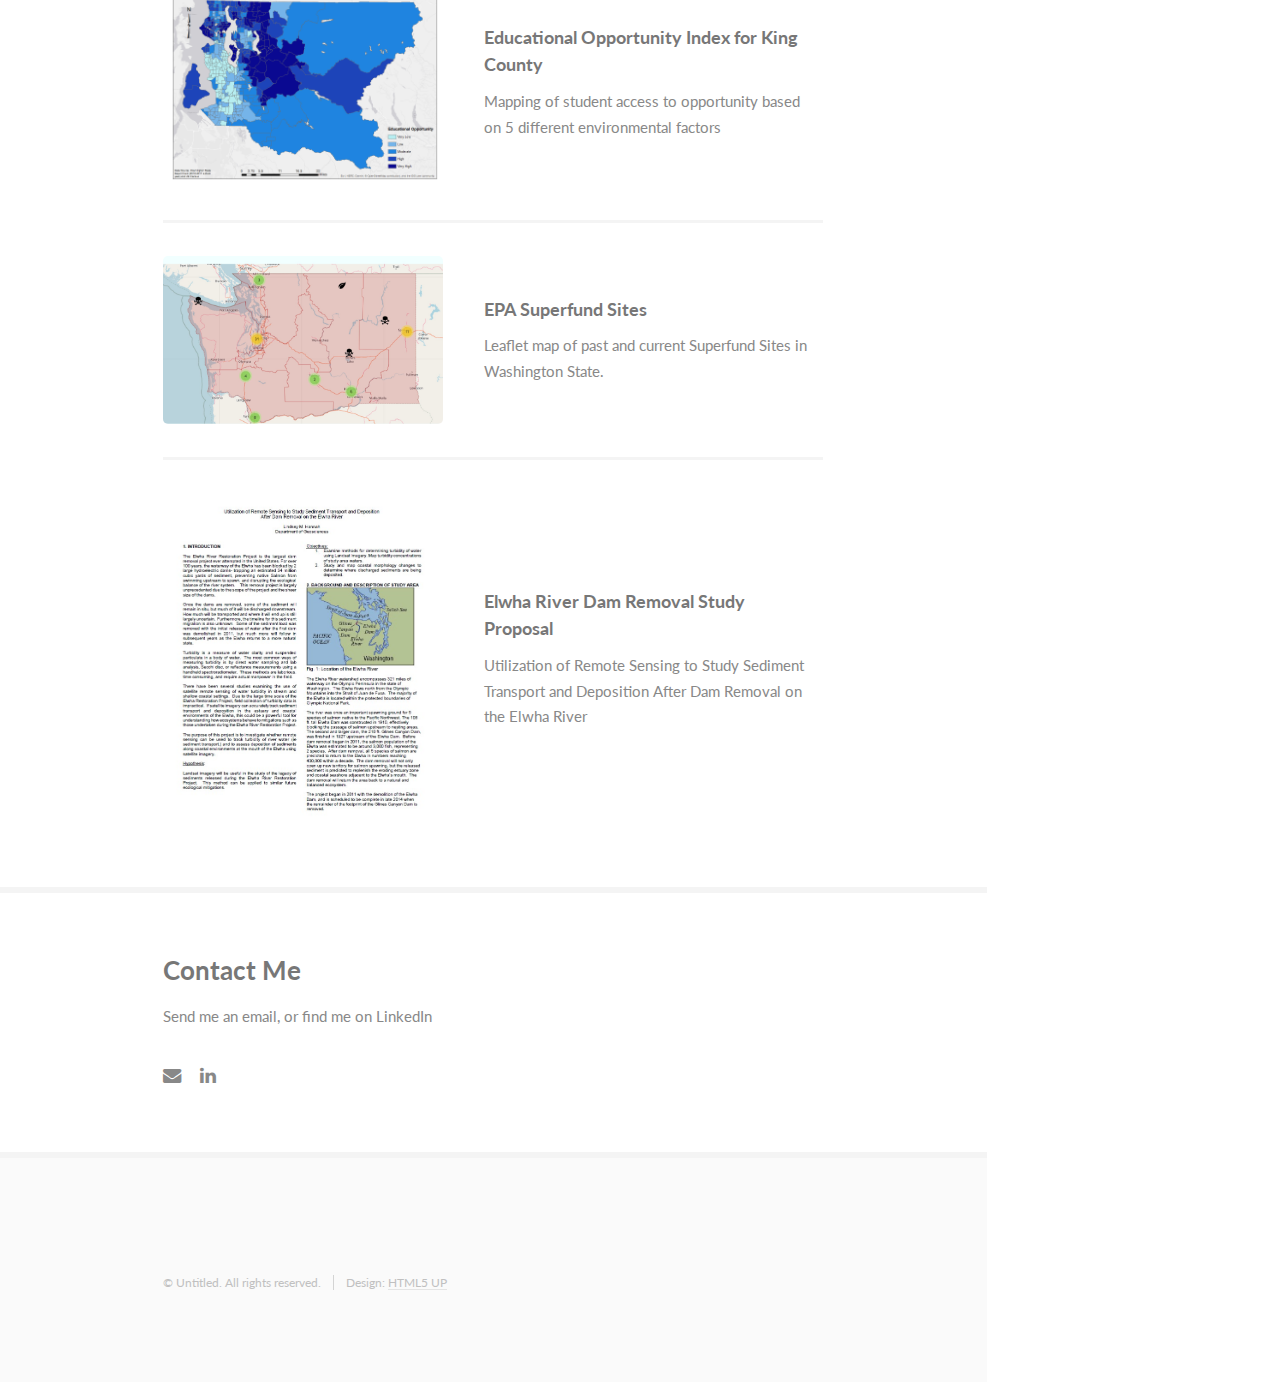
==== commit 852657d9: "Add files via upload" ====
--- a/index.html
+++ b/index.html
@@ -62,11 +62,11 @@
 										<p>Geospatial Professional<br />
 										</p>
 									</header>
-									<p>I am a graduate of the Geospatial Technology MSc program at the <a href= "http://www.tacoma.uw.edu/urban-studies/ms-program-overview" style= "color: #730099"> University of Washington, Tacoma.</a> Im interested in leaveraging geospatial data in positive ways to make our cities a safer and more equitable place to live. Currently, I serve as a GIS Analyst with <a href= "https://www.carmera.com/" style= "color: #730099"> CARMERA,</a> a technology and mapping company specializing in regenerative High Definition maps for autonomous vehicles. I love working on the frontier of this industry, asking tough questions and working as an interdisciplinary team to confront our daily challenges. 
+									<p>I am a graduate of the Geospatial Technology MSc program at the <a href= "http://www.tacoma.uw.edu/urban-studies/ms-program-overview" style= "color: #730099"> University of Washington, Tacoma.</a> Im interested in leaveraging geospatial data to make our cities a safer and more equitable place to live through intuitive urban planning and policy. Currently, I serve as a GIS Analyst with <a href= "https://www.carmera.com/" style= "color: #730099"> CARMERA,</a> a technology and mapping company specializing in regenerative High Definition maps for autonomous vehicles. I love working on the frontier of this industry, asking tough questions and working as an interdisciplinary team to confront our daily challenges. 
 									 <br><br>
 									
 
-									Originally from Ohio, I found my way to the west coast as an Americorp member with Habitat for Humanity, working on affordable housing for families in King County. Before now, I've served in a lot of different roles, from managing the testing and technical division of a sustainable building product, to overseeing major maintenance operations on nuclear powered vessels with the Navy. I like to keep it interesting!  In my free time, you can find me enjoying all the splendor of the Northwest, from mountain to sea. In the summer I love to hike, backpack, crab, and spend as many glorious hours in the sun soaked PNW as possible. In the winter, Im always down to snowboard or snowshoe in the mountains. Other than soaking up as much time as possible outside, you can find my baking up a storm in the kitchen, throwing pottery on the wheel and petting all the dogs! 
+									Originally from Ohio, I found my way to the west coast as an Americorp member with Habitat for Humanity, working on affordable housing for families in King County. Before now, I've served in a lot of different roles, from managing the testing and technical division of a sustainable building product, to overseeing major maintenance operations on nuclear powered vessels. I like to keep it interesting!  In my free time, you can find me enjoying the bounty of the Northwest, no matter what the season!  Im an avid hiker and backpacker and I love to go crabbing in the summer and snowboarding and snowshoeing in the winter. I have aspirations to do the entire Washington portion of the PCT and I completed my first segment this summer. Other than soaking up as much time as possible outside, you can find my baking up a storm in the kitchen, throwing pottery on the wheel and petting all the dogs! 
 				
 									</p>
 								</div>
@@ -108,11 +108,46 @@
 												<p>An assessment of avalanche risk based on topographic characteristics using LiDAR data and advanced geoprocessing</p>
 										</article>
 										<article>
-											<a href="elwha.html" class="image"><img src="images/elwha.jpg" alt="" /></a>
-											<div class="inner">
-												<h4>Elwha River Dam Removal</h4>
-												<p>Utilization of Remote Sensing to Study Sediment Transport and Deposition
-													After Dam Removal on the Elwha River</p>
+											<a href="https://lindseyhannah.github.io/MicroStory/" class="image"><img src="images/micro.jpg" alt="" /></a>
+											<div class="inner">
+												<h4>Microplastic Storymap </h4>
+												<p> A landing page for the UWT Microplastics Research Group</p>
+											</div>	
+										</article>
+										<article>
+											<a href="https://lindseyhannah.github.io/earthquakes/" class="image"><img src="images/earthquakes.jpg" alt="" /></a>
+											<div class="inner">
+												<h4>USGS Live Earthquake Map</h4>
+												<p>Updates every 5 minutes with all USGS recorded events greater than 2.5 magnitude. </p>
+											</div>	
+										</article>
+										<article>
+											<a href="https://lindseyhannah.github.io/storymap/" class="image"><img src="images/hatecrimes.jpg" alt="" /></a>
+											<div class="inner">
+												<h4>Mapping Intolerance (and Data Bias)</h4>
+												<p>A story map that explores hate crime data in the US and reporting biases. </p>
+											</div>	
+										</article>
+										<article>
+											<a href="https://lindseyhannah.github.io/Lab5_504/" class="image"><img src="images/routing.jpg" alt="" /></a>
+											<div class="inner">
+												<h4>Leaflet Routing Map</h4>
+												<p>A simple routing map using the Leaflet mapping platform and Leaflet Routing Machine plugin </p>
+											</div>	
+										</article>
+										<article>
+											<a href="https://github.com/lindseyhannah/Shoreline/blob/master/Portfolio%20Version.ipynb" class="image"><img src="images/shoreline.jpg" alt="" /></a>
+											<div class="inner">
+												<h4>Python Shoreline detection</h4>
+												<p>Shoreline detection of satellite imagery using Python scripting </p>
+											</div>	
+										</article>
+										<article>
+											<a href="ZScore.html" class="image"><img src="images/Educational_ZScore_All.jpg" alt="" /></a>
+											<div class="inner">
+												<h4>Educational Opportunity Index for King County </h4>
+												<p> Mapping of student access to opportunity based on 5 different environmental factors</p>
+											</div>	
 										</article>
 										<article>
 											<a href="https://lindseyhannah.github.io/superfund/" class="image"><img src="images/superfund.jpg" alt="" /></a>
@@ -122,46 +157,11 @@
 											</div>
 										</article>
 										<article>
-											<a href="https://lindseyhannah.github.io/earthquakes/" class="image"><img src="images/earthquakes.jpg" alt="" /></a>
-											<div class="inner">
-												<h4>USGS Live Earthquake Map</h4>
-												<p>Updates every 5 minutes with all USGS recorded events greater than 2.5 magnitude. </p>
-											</div>	
-										</article>
-										<article>
-											<a href="https://lindseyhannah.github.io/storymap/" class="image"><img src="images/hatecrimes.jpg" alt="" /></a>
-											<div class="inner">
-												<h4>Mapping Intolerance (and Data Bias)</h4>
-												<p>A story map that explores hate crime data in the US and reporting biases. </p>
-											</div>	
-										</article>
-										<article>
-											<a href="https://lindseyhannah.github.io/Lab5_504/" class="image"><img src="images/routing.jpg" alt="" /></a>
-											<div class="inner">
-												<h4>Leaflet Routing Map</h4>
-												<p>A simple routing map using the Leaflet mapping platform and Leaflet Routing Machine plugin </p>
-											</div>	
-										</article>
-										<article>
-											<a href="https://github.com/lindseyhannah/Shoreline/blob/master/Portfolio%20Version.ipynb" class="image"><img src="images/shoreline.jpg" alt="" /></a>
-											<div class="inner">
-												<h4>Python Shoreline detection</h4>
-												<p>Shoreline detection of satellite imagery using Python scripting </p>
-											</div>	
-										</article>
-										<article>
-											<a href="ZScore.html" class="image"><img src="images/Educational_ZScore_All.jpg" alt="" /></a>
-											<div class="inner">
-												<h4>Educational Opportunity Index for King County </h4>
-												<p> Mapping of student access to opportunity based on 5 different environmental factors</p>
-											</div>	
-										</article>
-										<article>
-											<a href="https://lindseyhannah.github.io/MicroStory/" class="image"><img src="images/micro.jpg" alt="" /></a>
-											<div class="inner">
-												<h4>Microplastic Storymap </h4>
-												<p> A landing page for the UWT Microplastics Research Group</p>
-											</div>	
+											<a href="elwha.html" class="image"><img src="images/elwha.jpg" alt="" /></a>
+											<div class="inner">
+												<h4>Elwha River Dam Removal Study Proposal</h4>
+												<p>Utilization of Remote Sensing to Study Sediment Transport and Deposition
+													After Dam Removal on the Elwha River</p>
 										</article>
 									</section>
 							
@@ -199,4 +199,4 @@
 			<script src="assets/js/main.js"></script>
 
 	</body>
-</html>
+</html>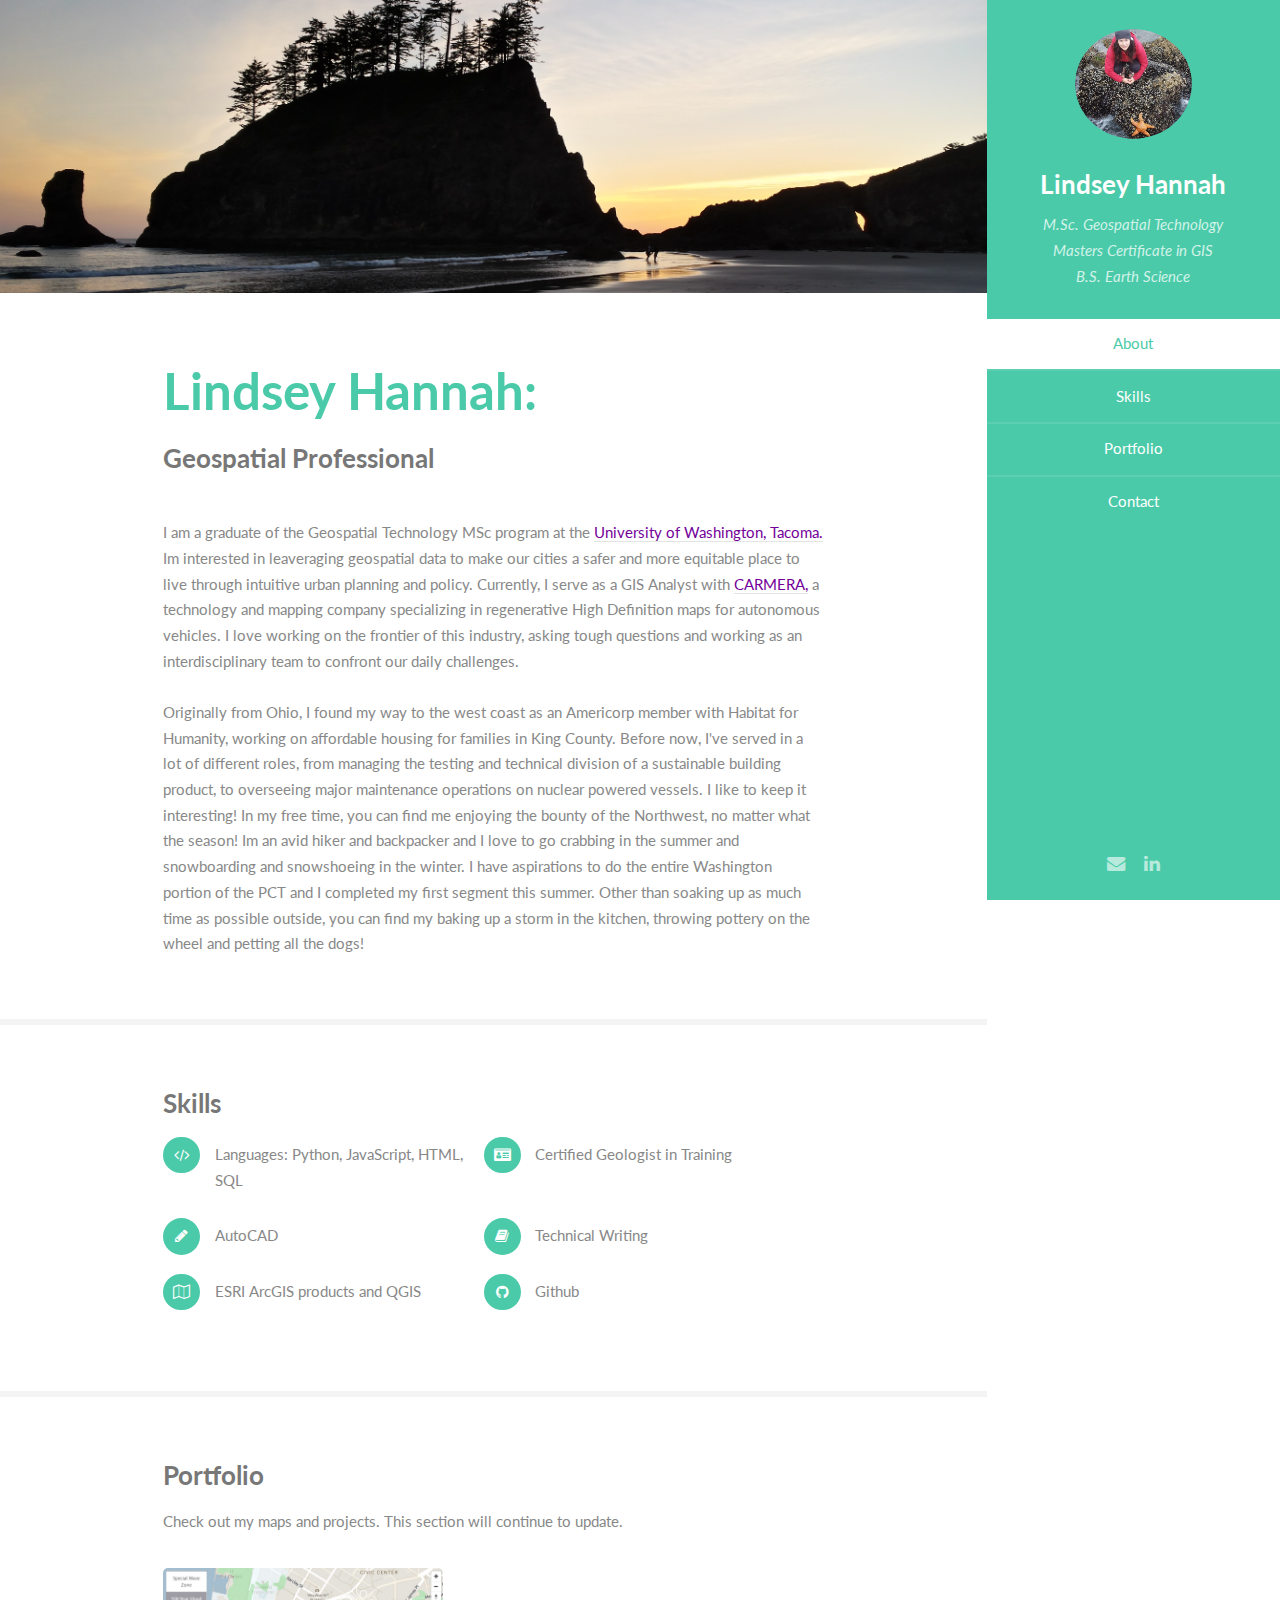
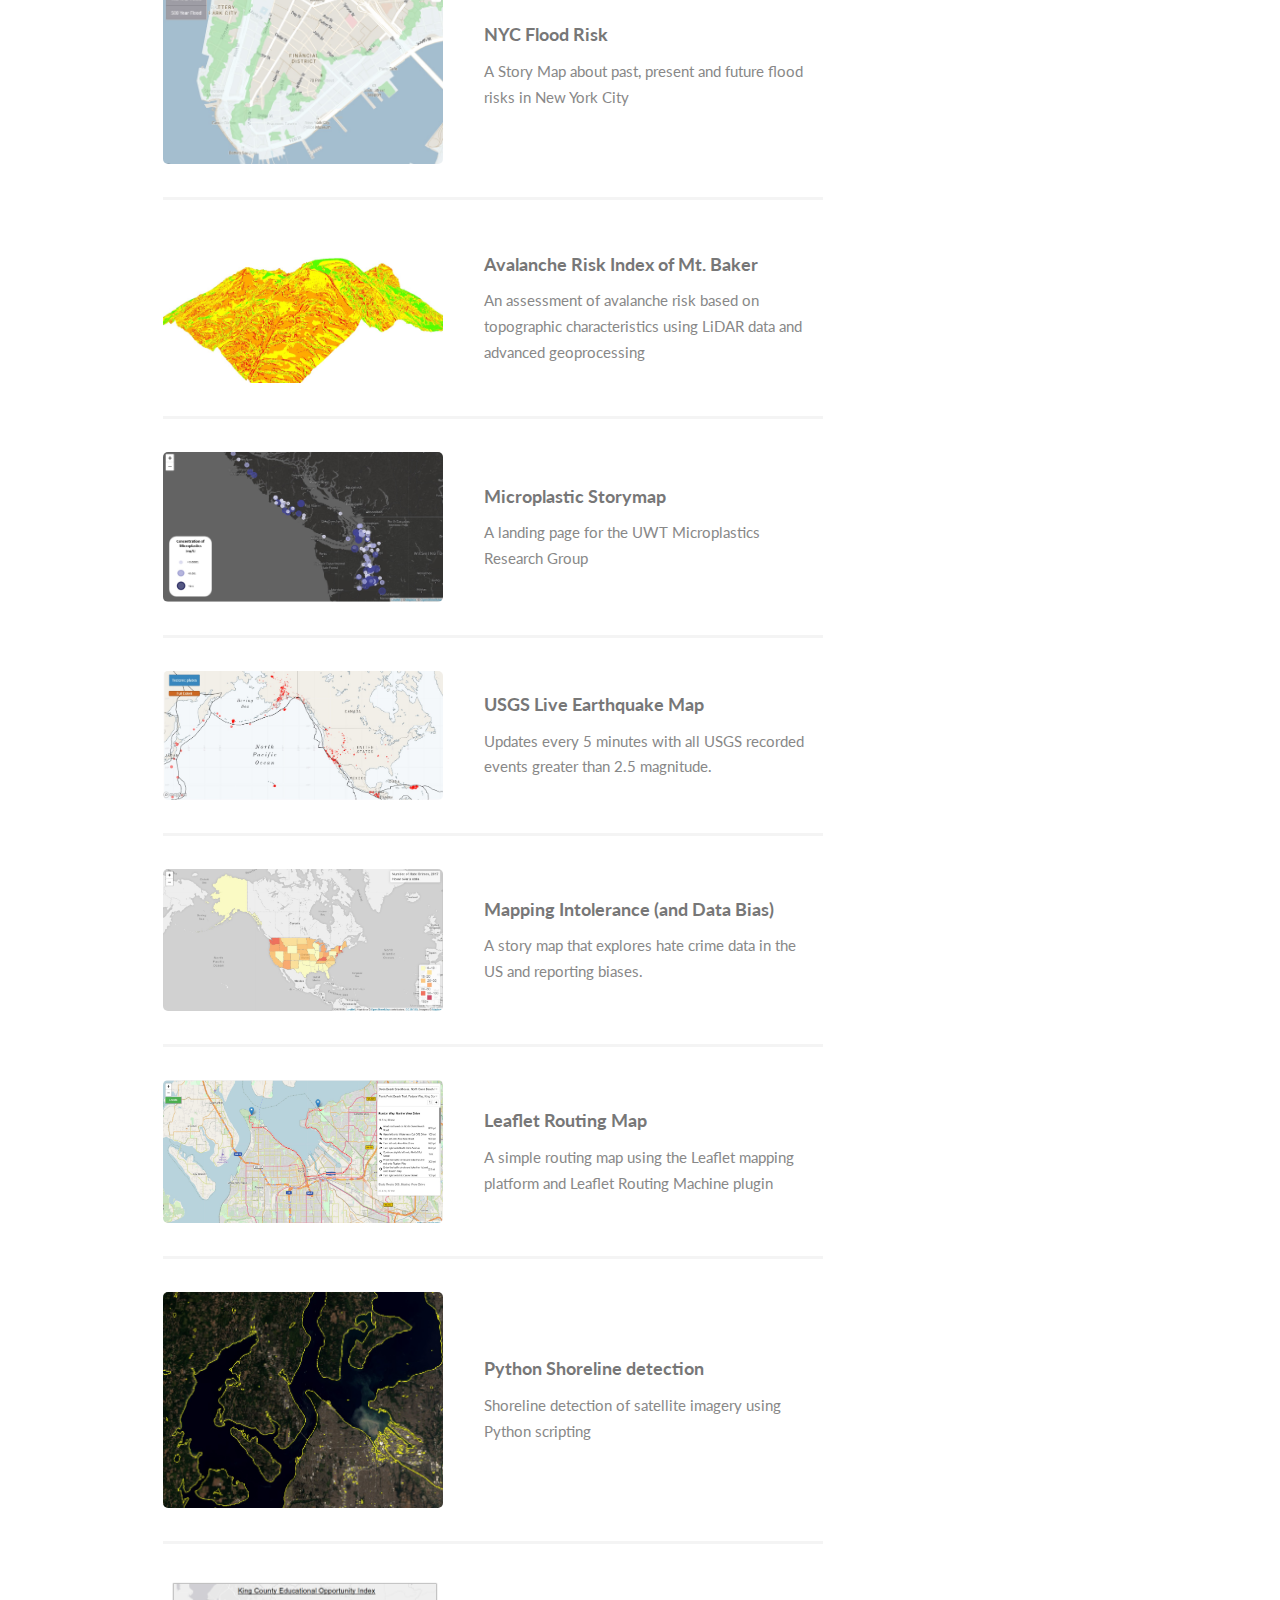
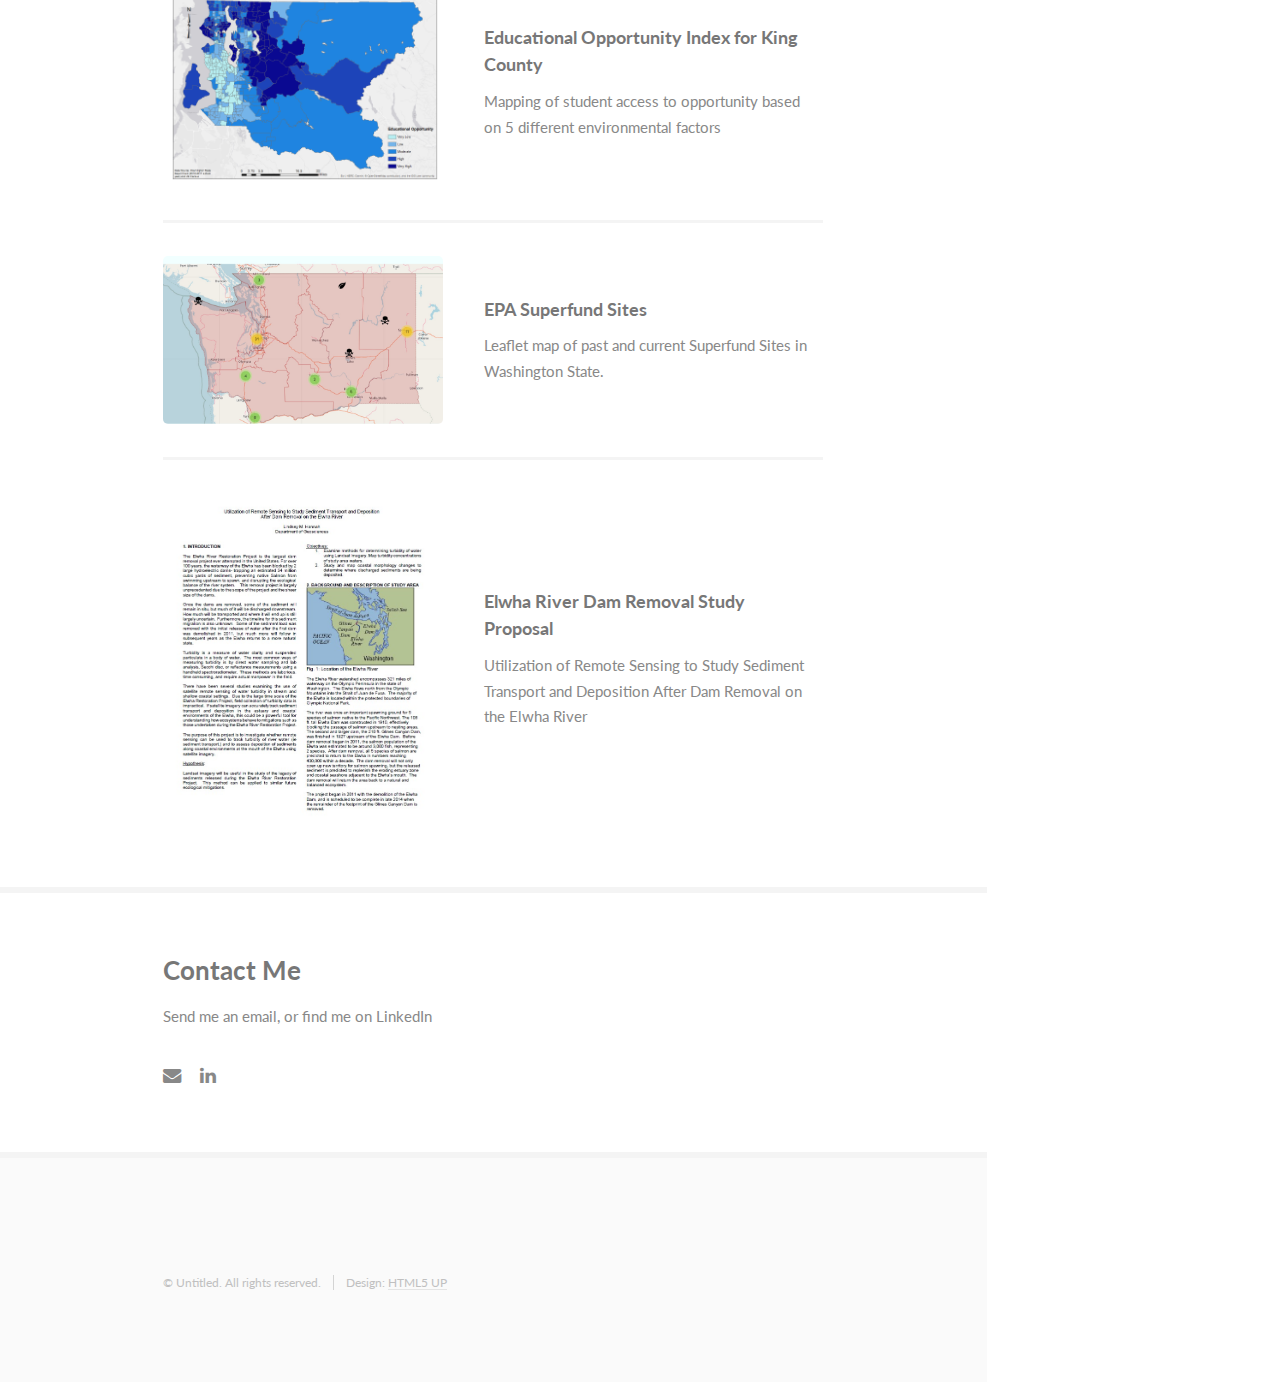
==== commit 21e8f61f: "Add files via upload" ====
--- a/index.html
+++ b/index.html
@@ -21,10 +21,9 @@
 				<header>
 					<span class="image avatar"><img src="images/me.jpg" alt="" /></span>
 					<h1 id="logo"><a href="#">Lindsey Hannah</a></h1>
-					<p>B.S. Earth Science <br />
-					 Masters Certificate in GIS <br />
-					 M.S. Geospatial Technology (in progress)
-					 <br>
+					<p>M.Sc. Geospatial Technology <br/>
+                       Masters Certificate in GIS  <br/>
+                       B.S. Earth Science <br />
 					</p>
 				</header>
 				<nav id="nav">
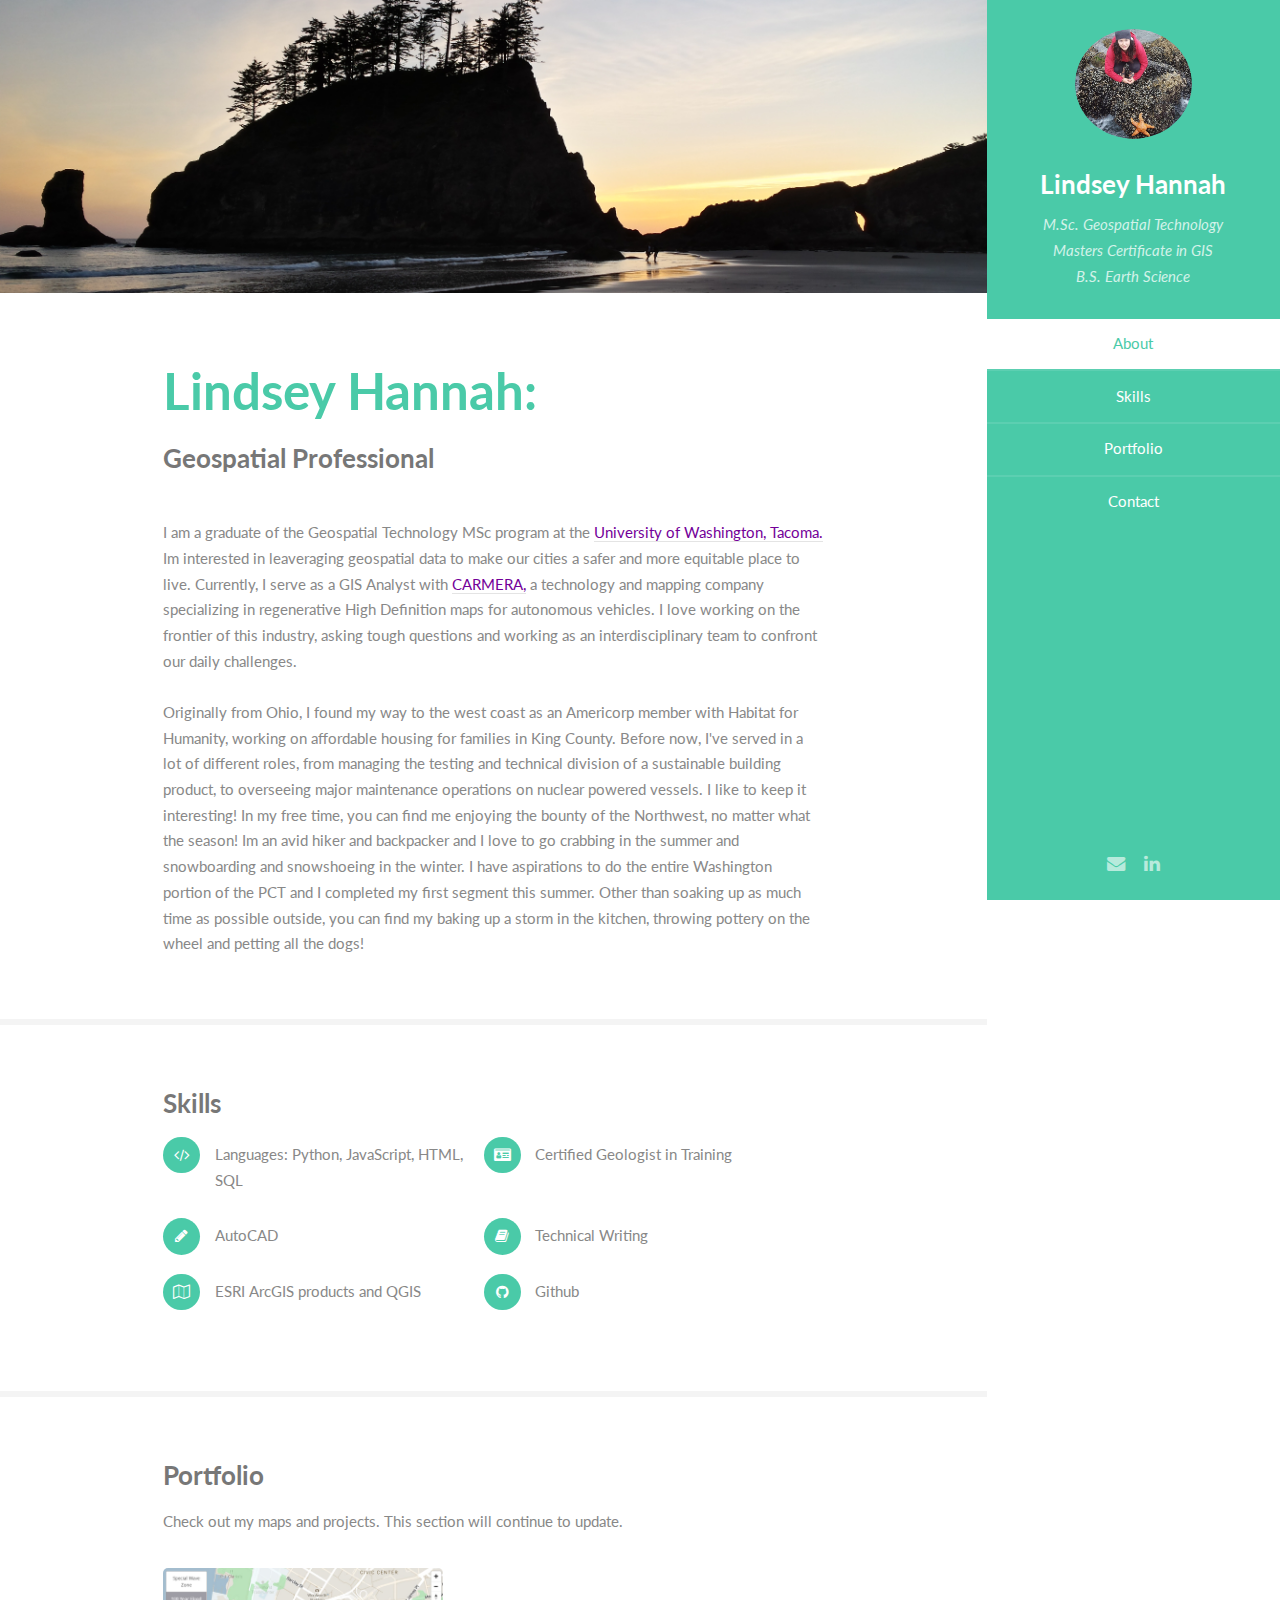
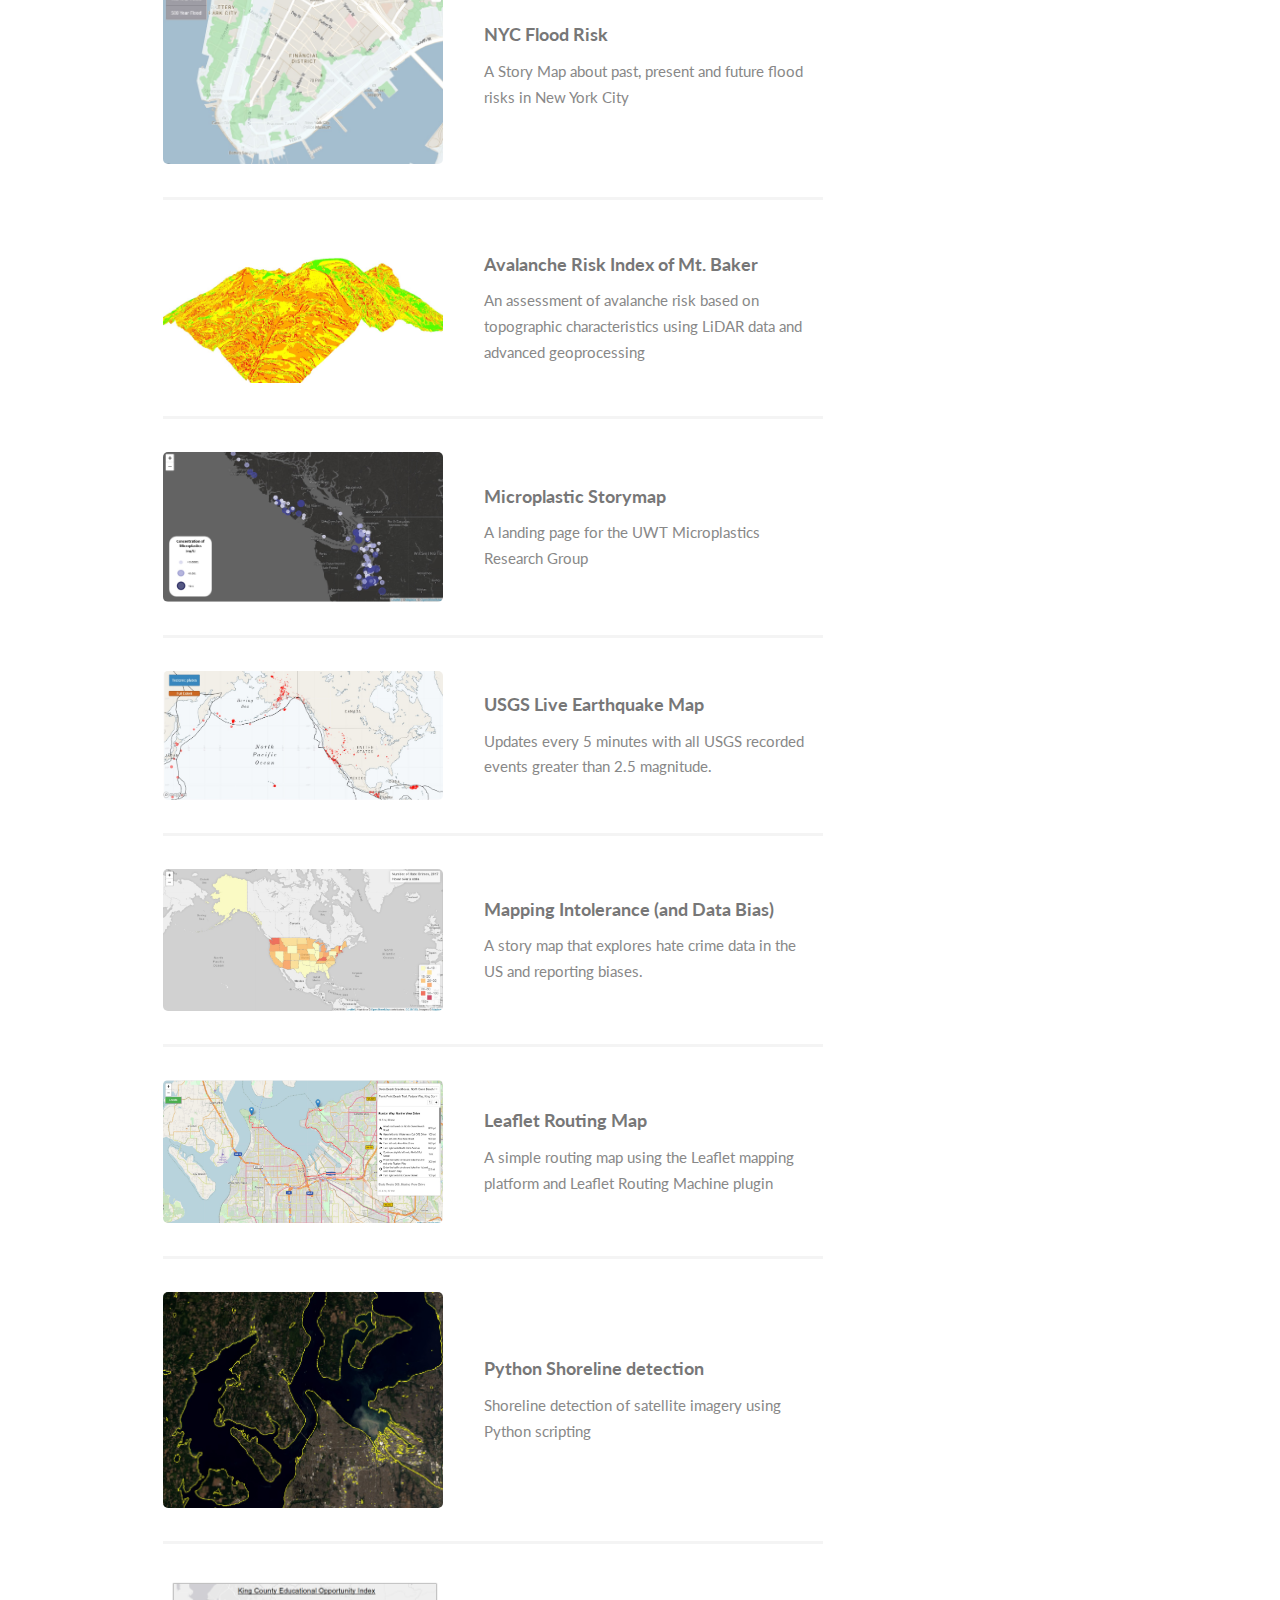
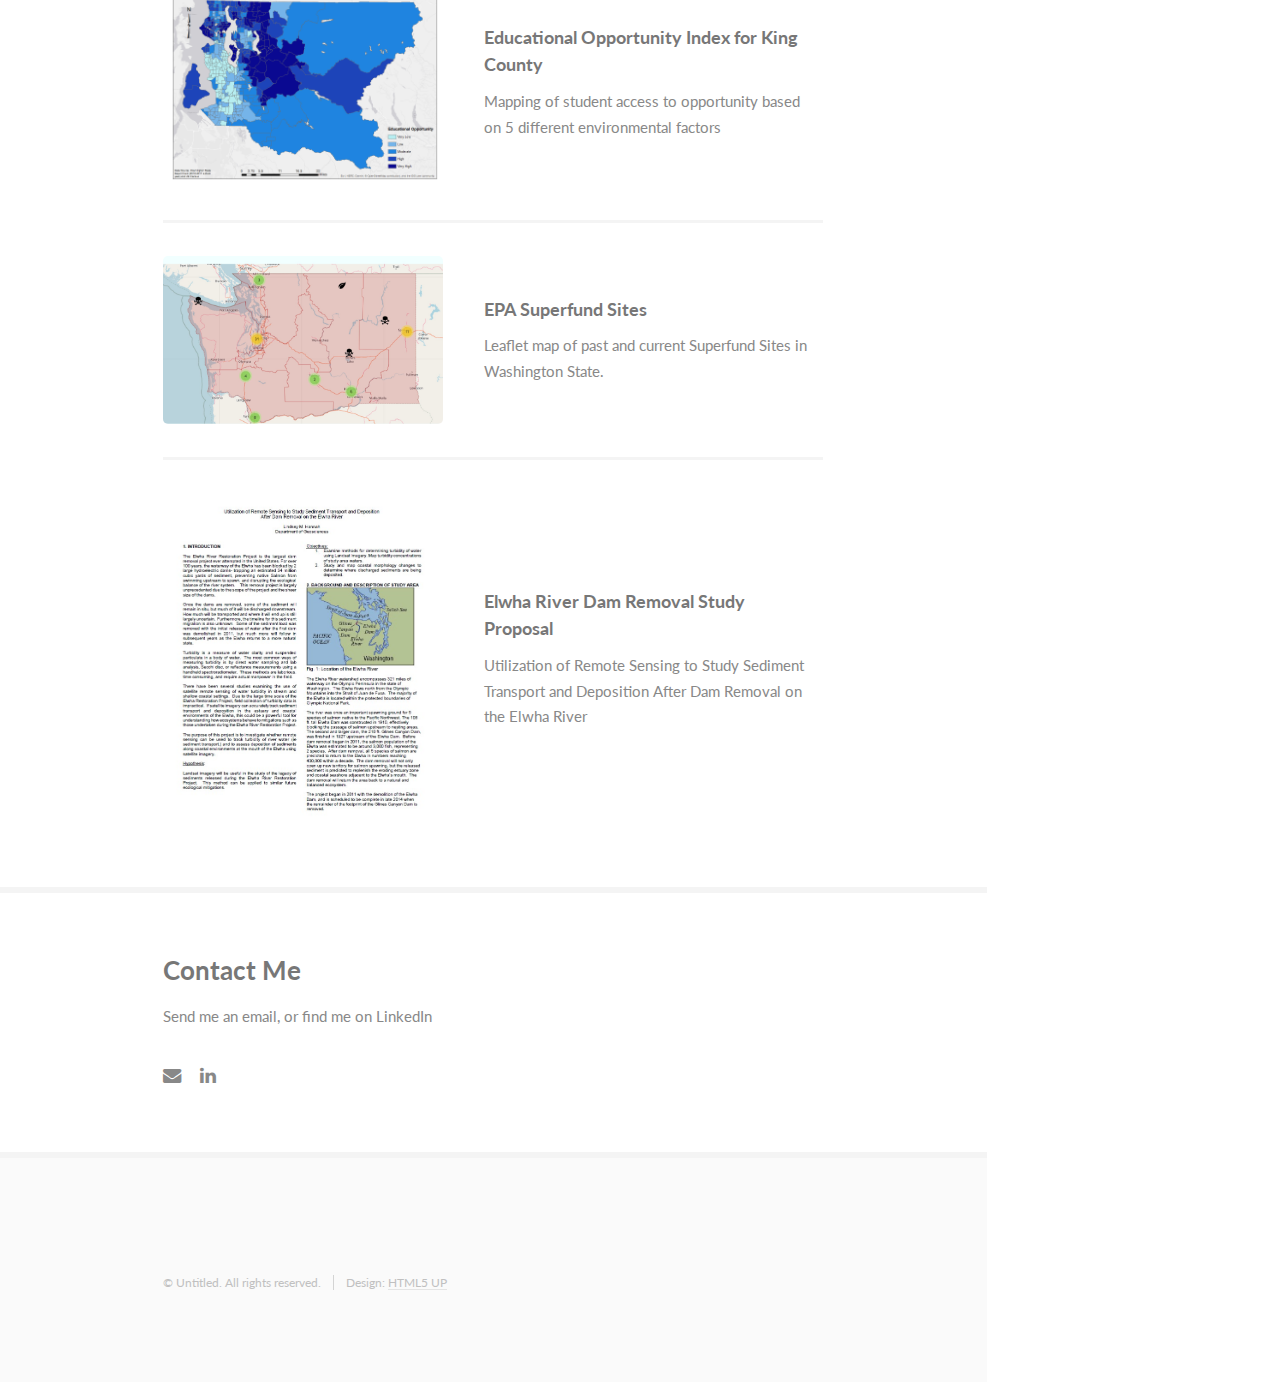
==== commit 1af4095a: "Update index.html" ====
--- a/index.html
+++ b/index.html
@@ -61,7 +61,7 @@
 										<p>Geospatial Professional<br />
 										</p>
 									</header>
-									<p>I am a graduate of the Geospatial Technology MSc program at the <a href= "http://www.tacoma.uw.edu/urban-studies/ms-program-overview" style= "color: #730099"> University of Washington, Tacoma.</a> Im interested in leaveraging geospatial data to make our cities a safer and more equitable place to live through intuitive urban planning and policy. Currently, I serve as a GIS Analyst with <a href= "https://www.carmera.com/" style= "color: #730099"> CARMERA,</a> a technology and mapping company specializing in regenerative High Definition maps for autonomous vehicles. I love working on the frontier of this industry, asking tough questions and working as an interdisciplinary team to confront our daily challenges. 
+									<p>I am a graduate of the Geospatial Technology MSc program at the <a href= "http://www.tacoma.uw.edu/urban-studies/ms-program-overview" style= "color: #730099"> University of Washington, Tacoma.</a> Im interested in leaveraging geospatial data to make our cities a safer and more equitable place to live. Currently, I serve as a GIS Analyst with <a href= "https://www.carmera.com/" style= "color: #730099"> CARMERA,</a> a technology and mapping company specializing in regenerative High Definition maps for autonomous vehicles. I love working on the frontier of this industry, asking tough questions and working as an interdisciplinary team to confront our daily challenges. 
 									 <br><br>
 									
 
@@ -198,4 +198,4 @@
 			<script src="assets/js/main.js"></script>
 
 	</body>
-</html>+</html>
